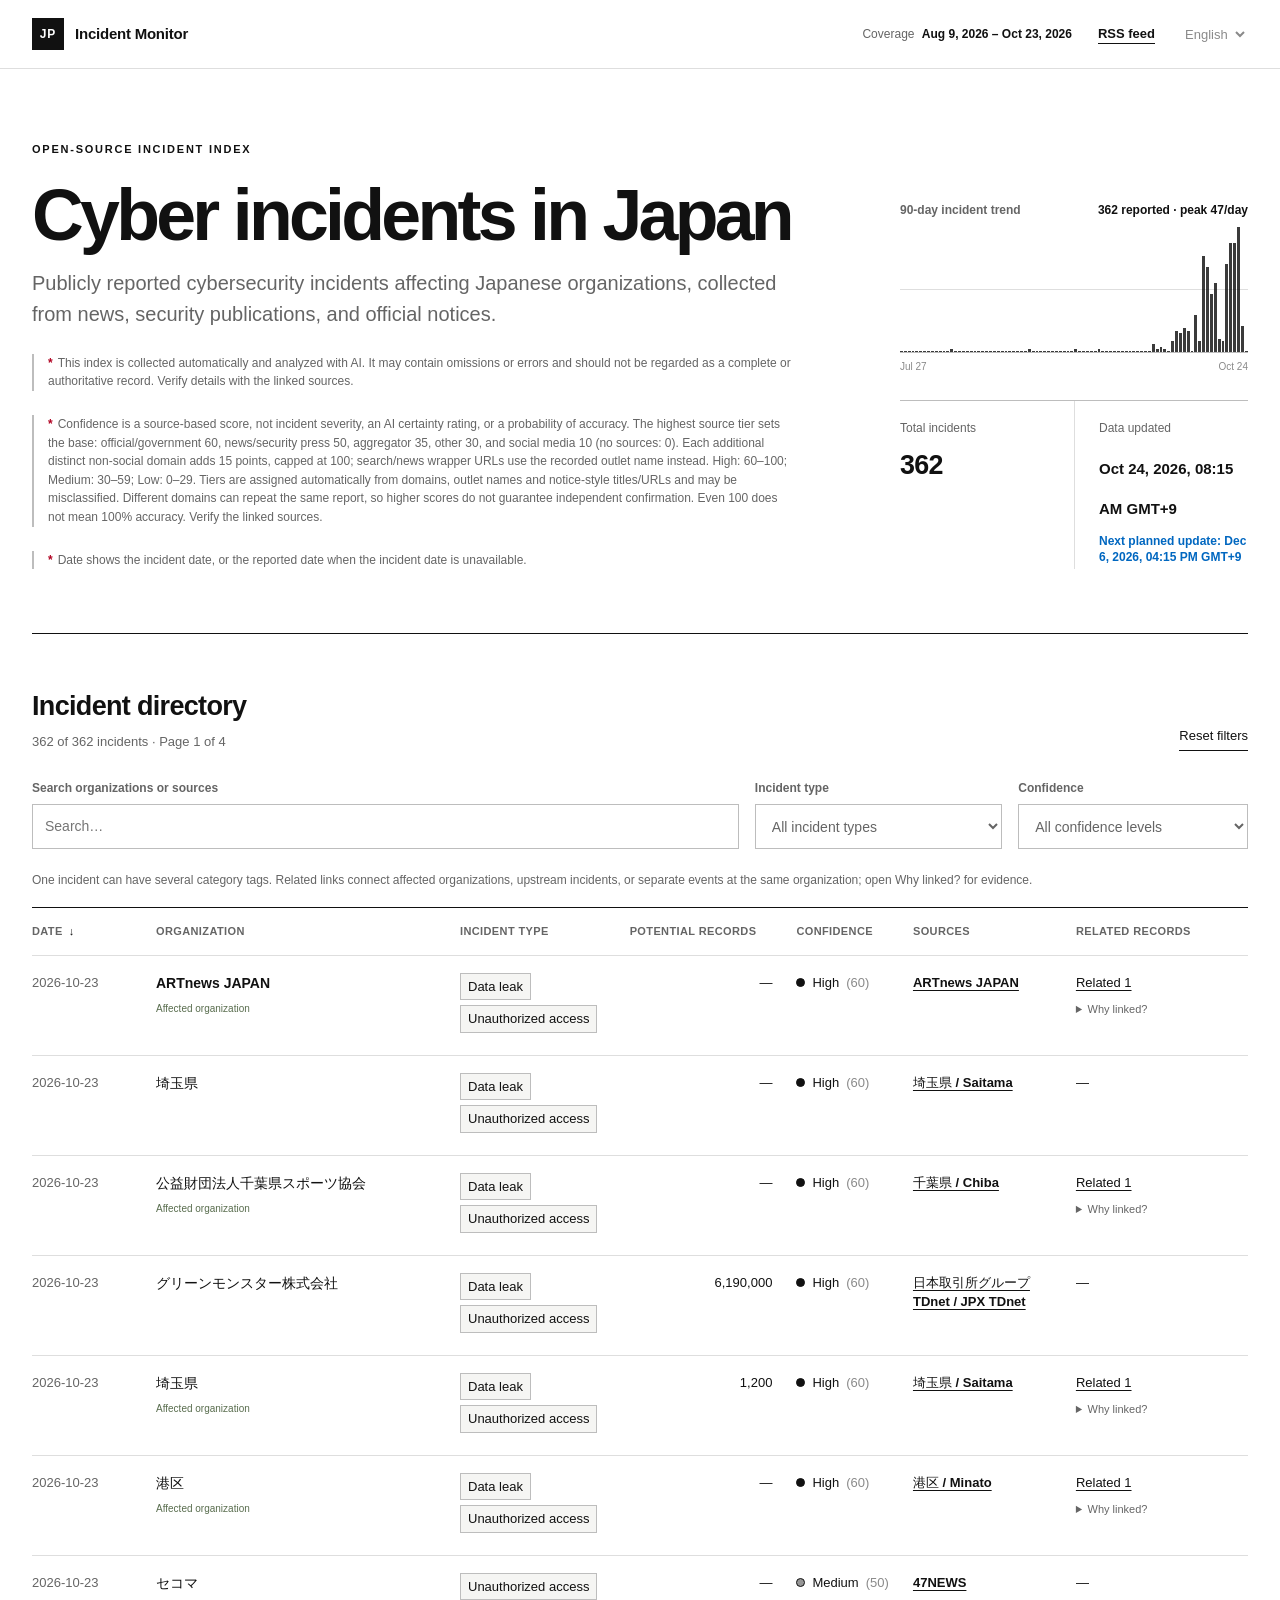
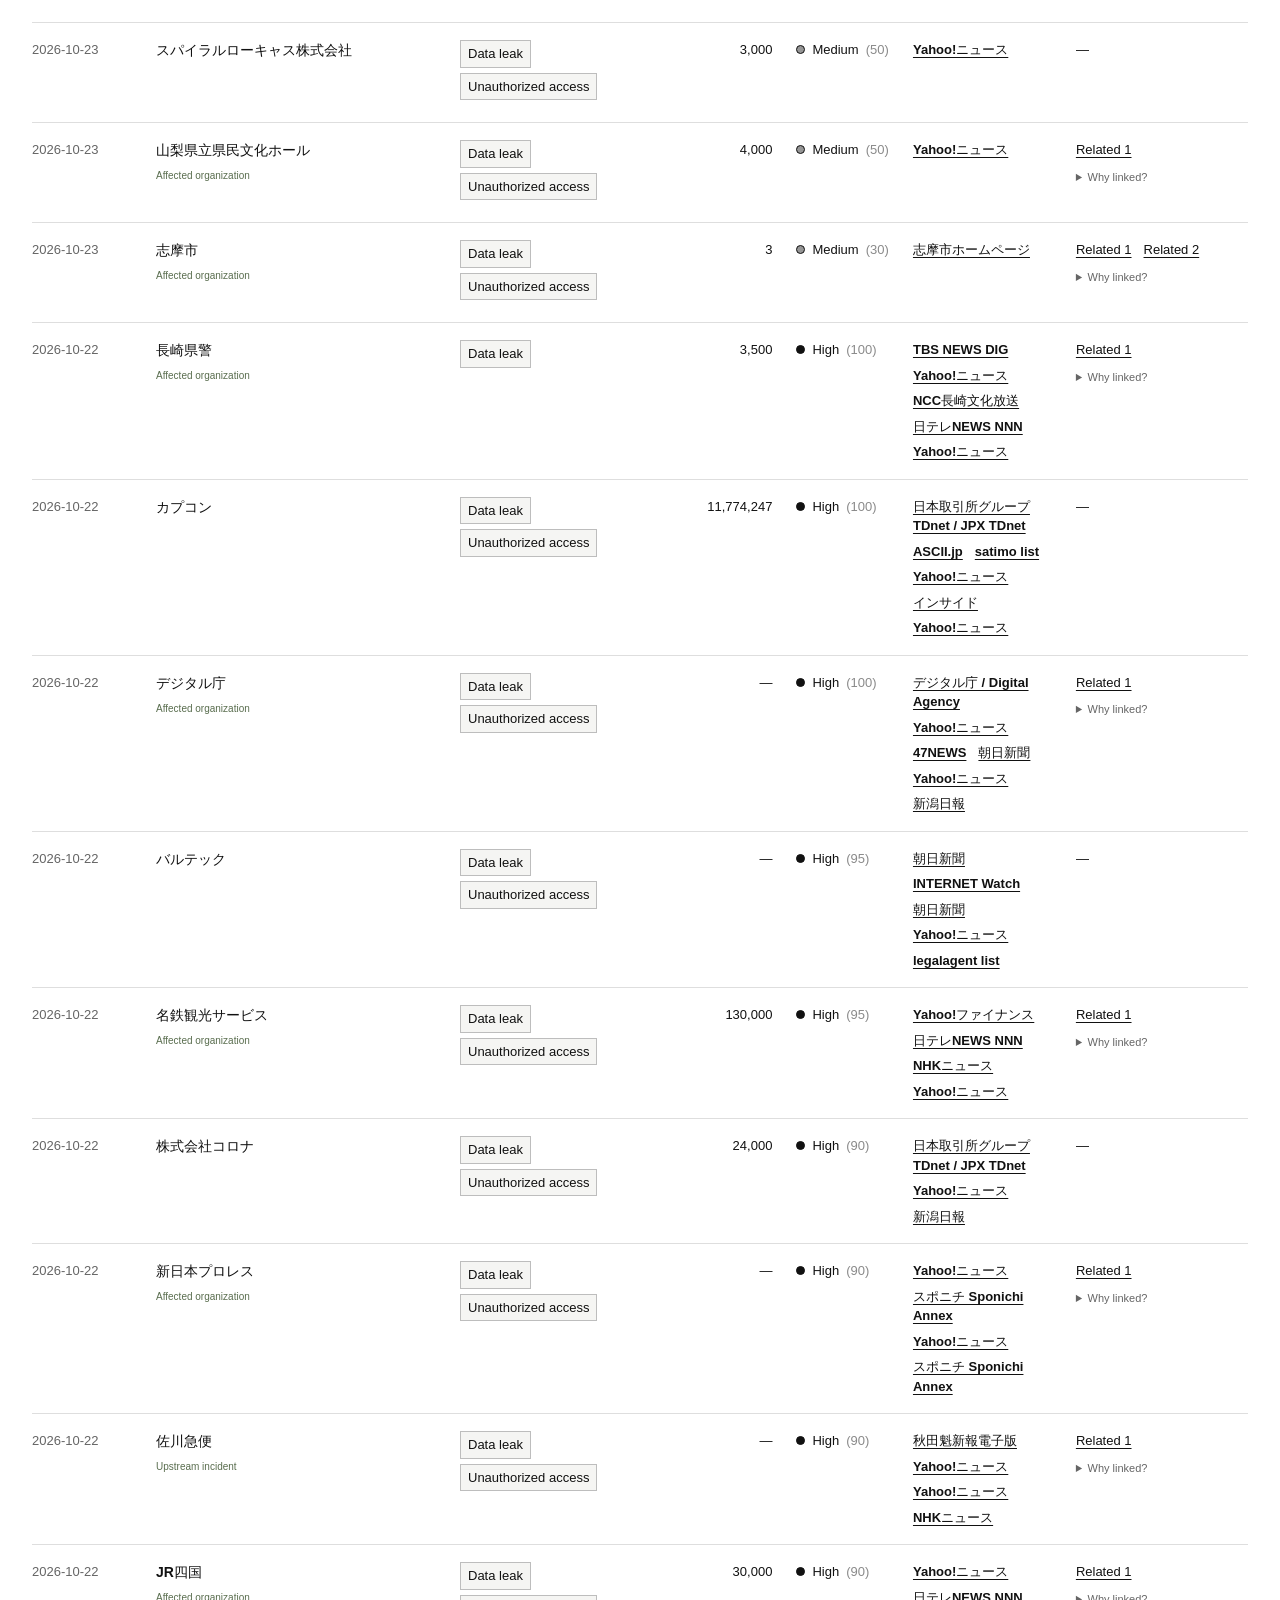
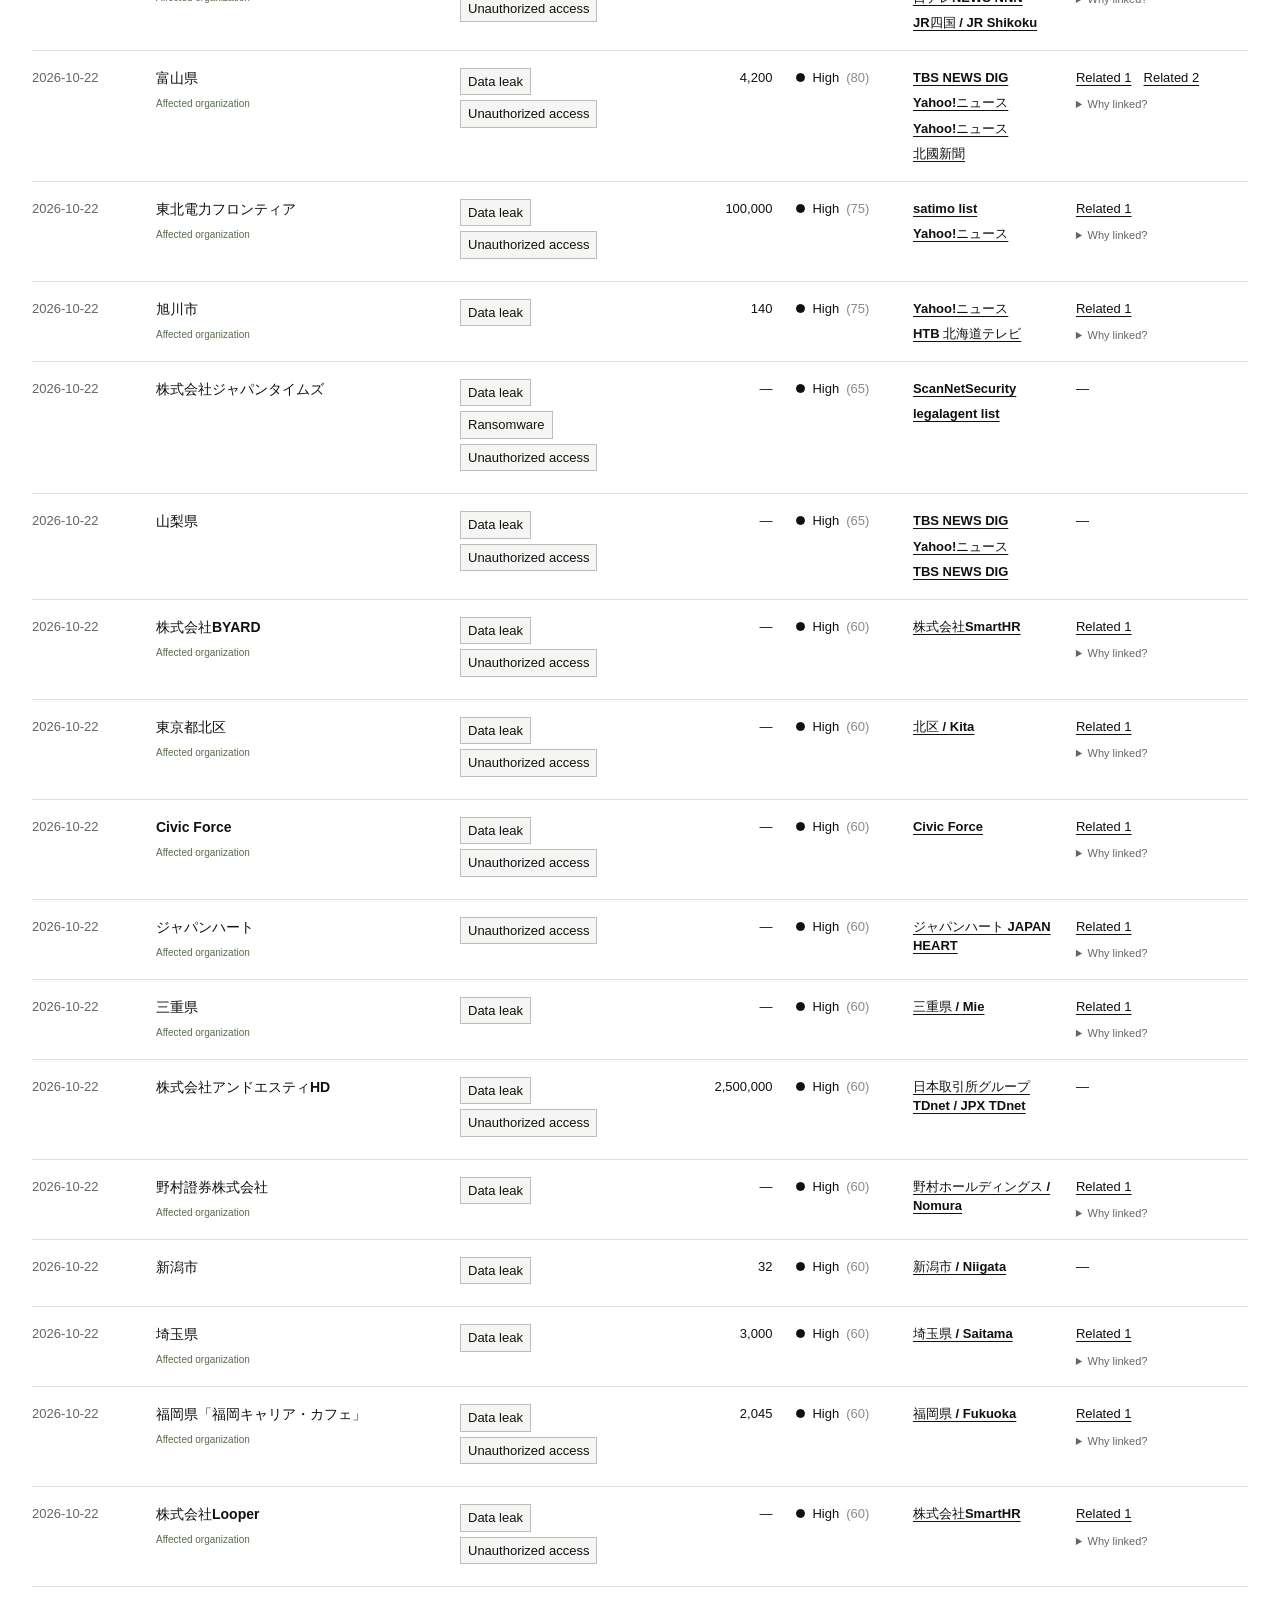
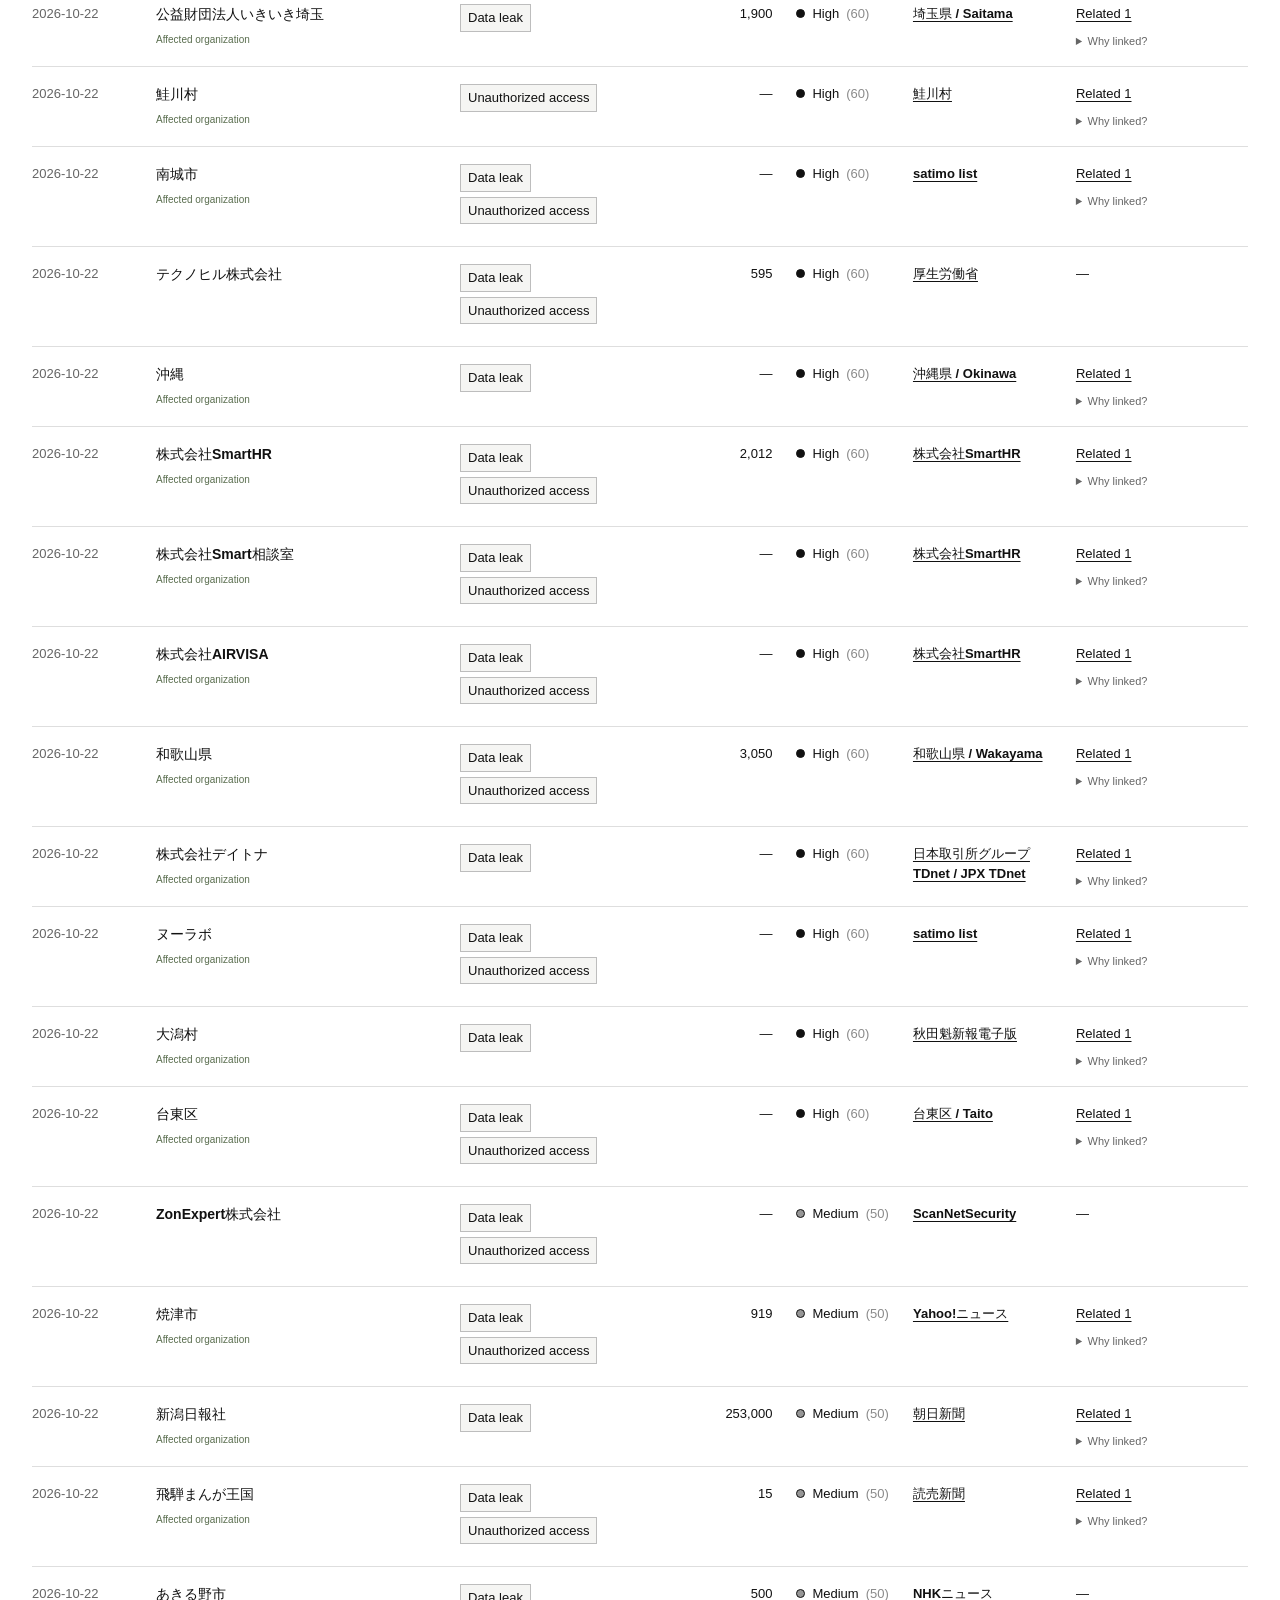
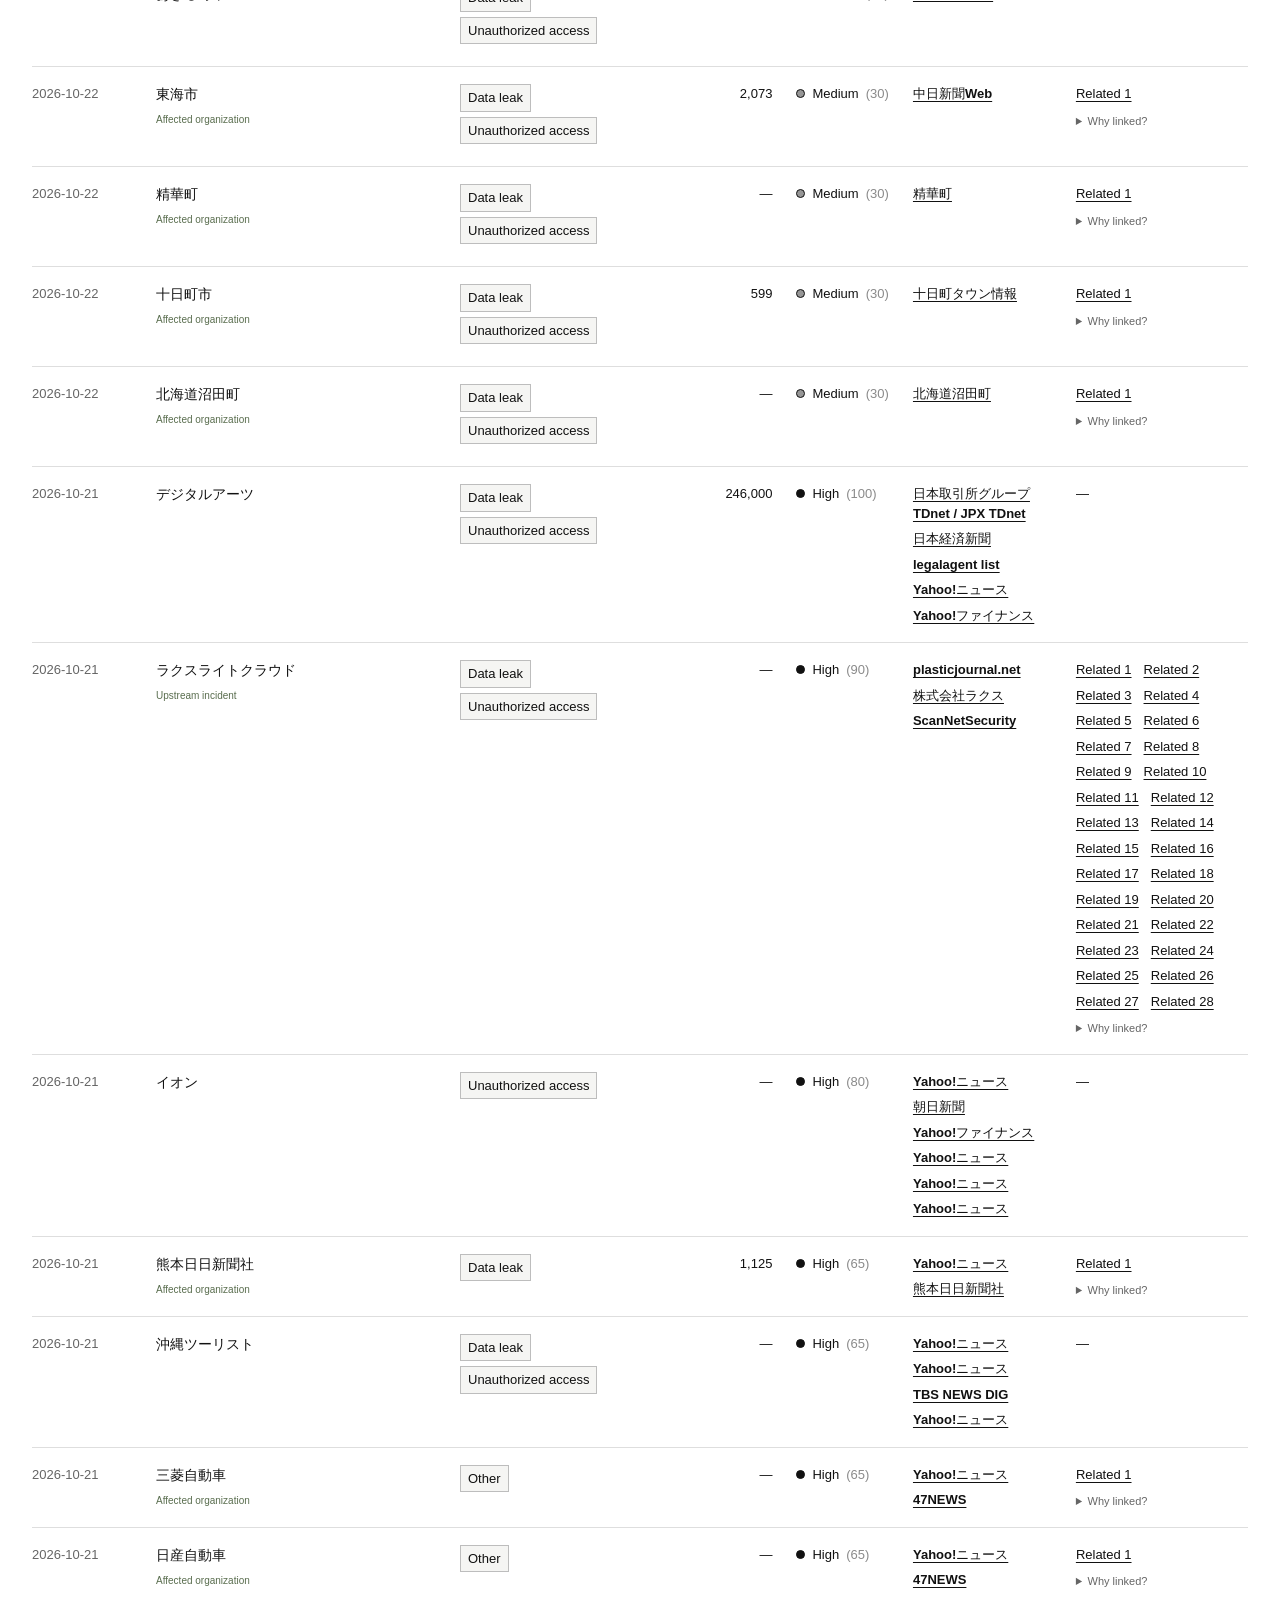
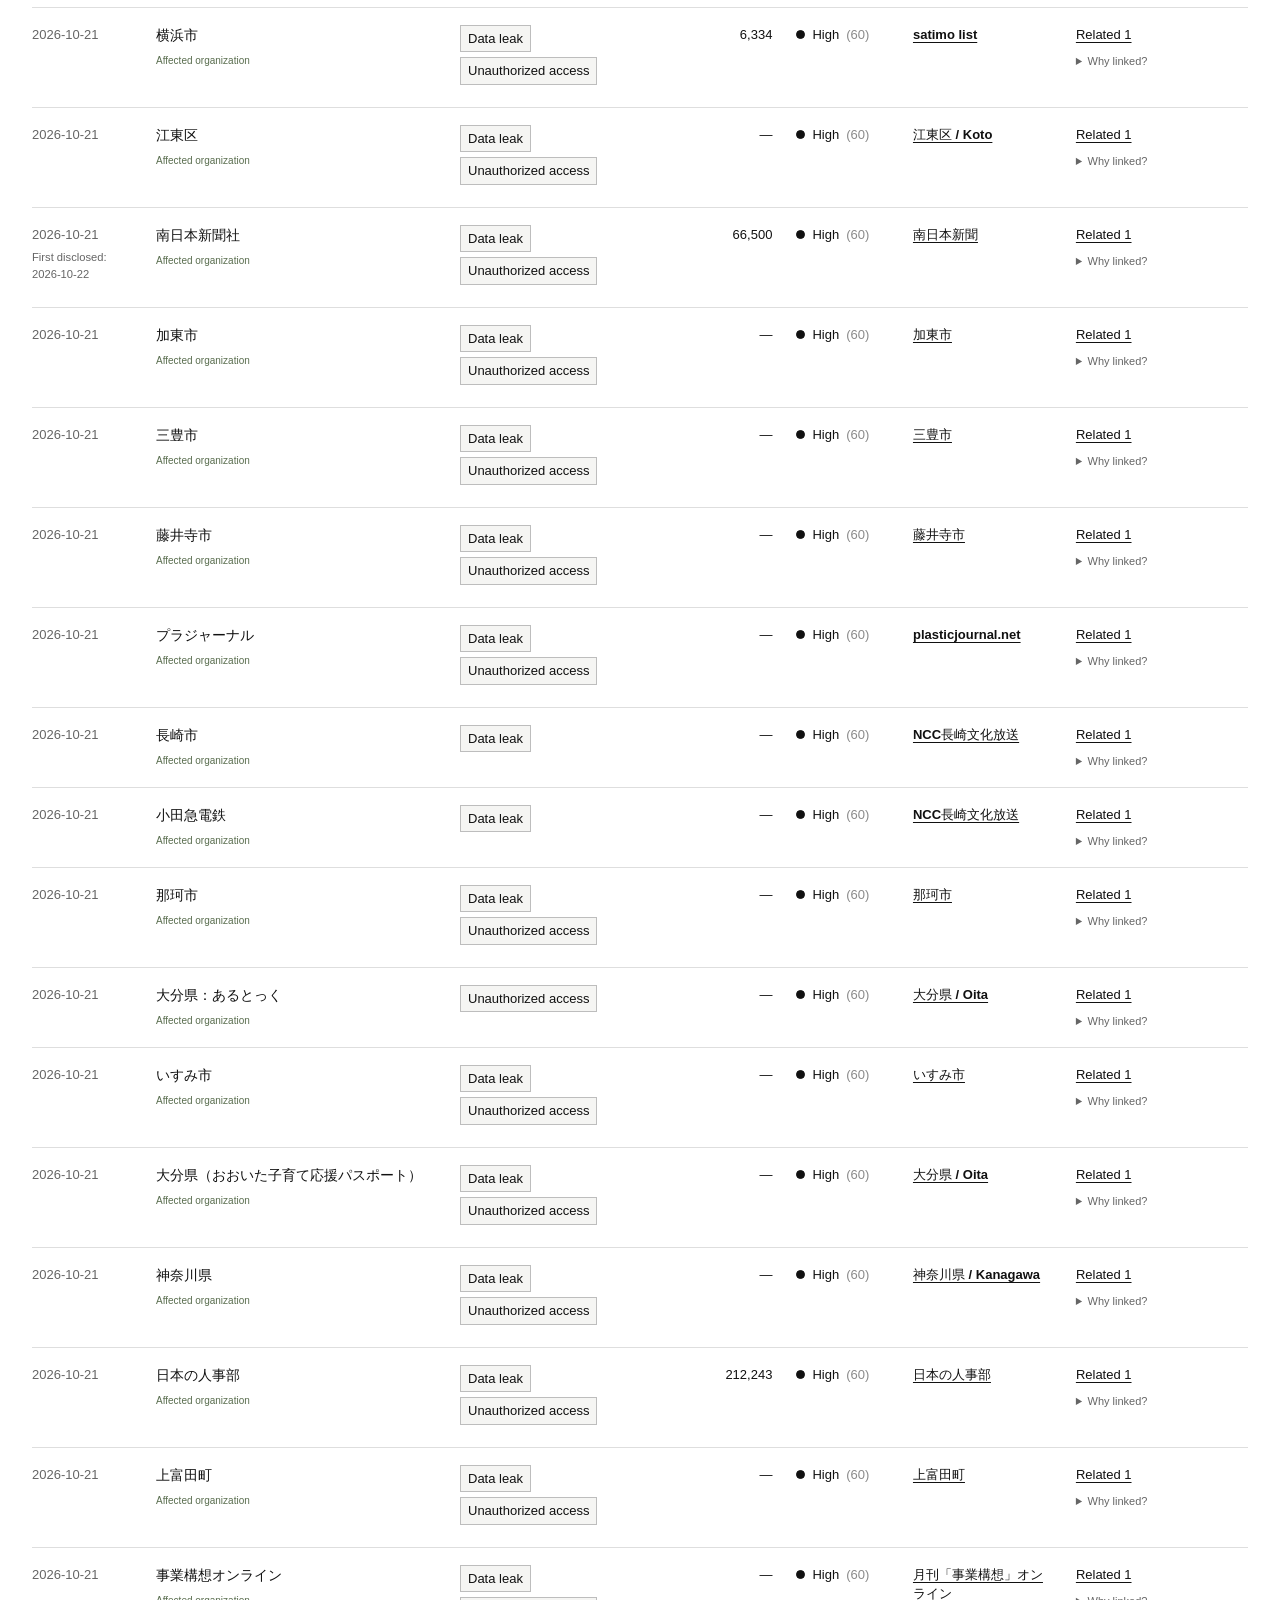
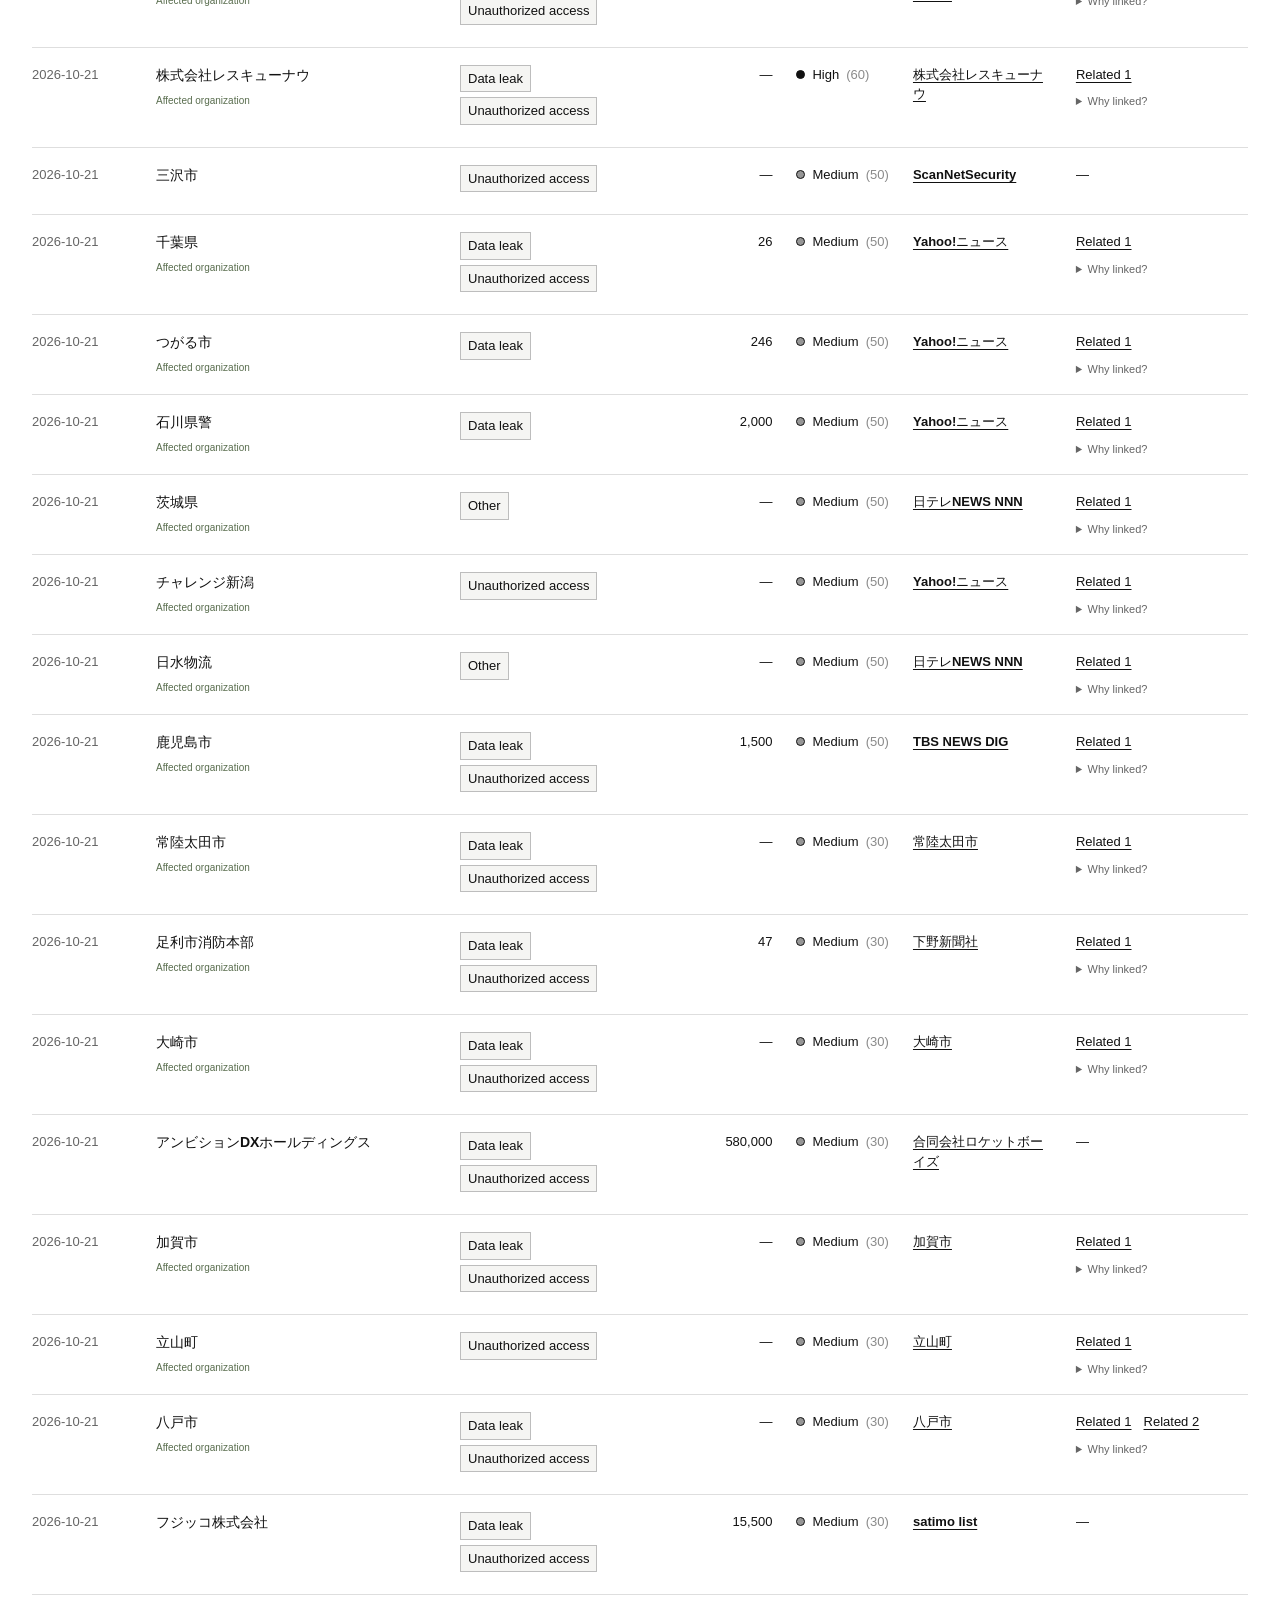
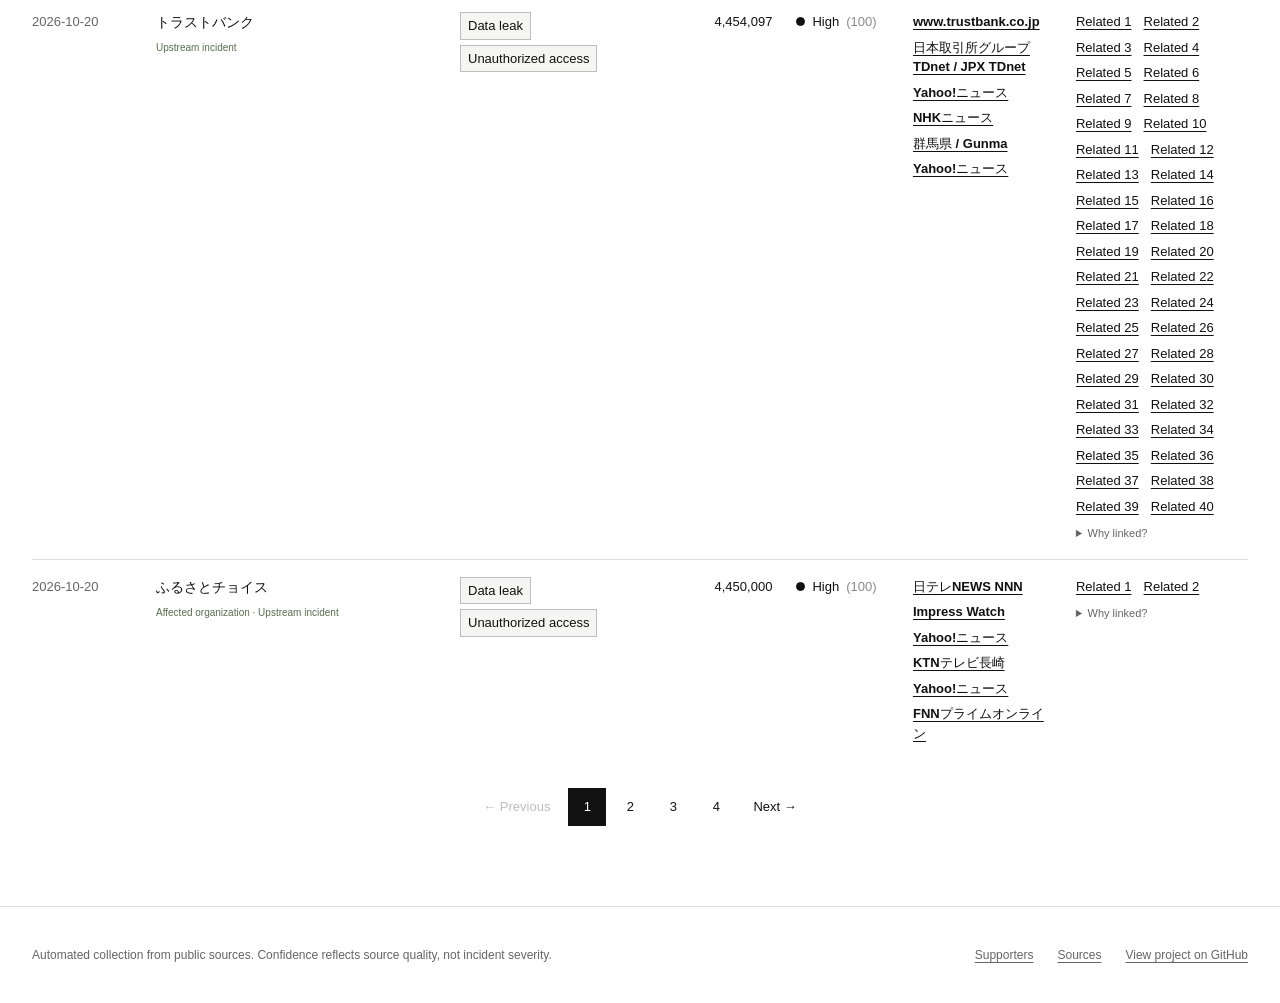
==== index.html @ 9204e044 "Add Spanish localization across public pages" ====
<!doctype html>
<html lang="en">
<head>
  <meta charset="utf-8">
  <!-- Google tag (gtag.js) -->
  <script async src="https://www.googletagmanager.com/gtag/js?id=G-LCFE2XEMMC"></script>
  <script>
    window.dataLayer = window.dataLayer || [];
    function gtag(){dataLayer.push(arguments);}
    gtag('js', new Date());

    gtag('config', 'G-LCFE2XEMMC');
  </script>
  <meta name="viewport" content="width=device-width, initial-scale=1">
  <meta name="description" content="A continuously updated index of publicly reported cybersecurity incidents affecting organizations in Japan.">
  <title>JP Incident Monitor</title>
  <link rel="alternate" type="application/rss+xml" title="JP Incident Monitor RSS" href="feed.xml">
  <link rel="stylesheet" href="styles.css?v=20261024-es">
</head>
<body>
  <header class="site-header">
    <div class="shell header-inner">
      <a class="brand" href="./" aria-label="JP Incident Monitor home">
        <span class="brand-mark" aria-hidden="true">JP</span>
        <span>Incident Monitor</span>
      </a>
      <div class="header-actions">
        <span class="coverage-range"><span data-i18n="coverage">Coverage</span> <strong id="coverage-range">—</strong></span>
        <a class="rss-link" href="feed.xml" data-i18n="rssFeed" type="application/rss+xml">RSS feed</a>
        <select class="language-switch" id="language-switch" aria-label="Language">
          <option value="en" lang="en">English</option>
          <option value="ja" lang="ja">日本語</option>
          <option value="es" lang="es">Español</option>
        </select>
      </div>
    </div>
  </header>

  <main class="shell">
    <section class="intro" aria-labelledby="page-title">
      <p class="eyebrow" data-i18n="eyebrow">OPEN-SOURCE INCIDENT INDEX</p>
      <div class="intro-grid">
        <div>
          <h1 id="page-title" data-i18n="title">Cyber incidents in Japan</h1>
          <p class="lede" data-i18n="description">Publicly reported cybersecurity incidents affecting Japanese organizations, collected from news, security publications, and official notices.</p>
          <p class="disclaimer" data-i18n="disclaimer">This index is collected automatically and analyzed with AI. It may contain omissions or errors and should not be regarded as a complete or authoritative record. Verify details with the linked sources.</p>
          <p id="confidence-guide" class="disclaimer" data-i18n="confidenceDisclaimer">Confidence is a source-based score, not incident severity, an AI certainty rating, or a probability of accuracy. The highest source tier sets the base: official/government 60, news/security press 50, aggregator 35, other 30, and social media 10 (no sources: 0). Each additional distinct non-social domain adds 15 points, capped at 100; search/news wrapper URLs use the recorded outlet name instead. High: 60–100; Medium: 30–59; Low: 0–29. Tiers are assigned automatically from domains, outlet names and notice-style titles/URLs and may be misclassified. Different domains can repeat the same report, so higher scores do not guarantee independent confirmation. Even 100 does not mean 100% accuracy. Verify the linked sources.</p>
          <p id="date-guide" class="disclaimer" data-i18n="dateDisclaimer">Date shows the incident date, or the reported date when the incident date is unavailable.</p>
        </div>
        <div class="overview-panel">
          <section class="trend" aria-labelledby="trend-title">
            <div class="trend-heading">
              <h2 id="trend-title" data-i18n="trendTitle">90-day incident trend</h2>
              <span id="trend-total" class="trend-total"></span>
            </div>
            <div id="trend-chart" class="trend-chart" role="img"></div>
            <div class="trend-dates" aria-hidden="true"><span id="trend-start"></span><span id="trend-end"></span></div>
          </section>
          <dl class="summary" aria-live="polite">
            <div>
              <dt data-i18n="totalIncidents">Total incidents</dt>
              <dd id="total-count">—</dd>
            </div>
            <div>
              <dt data-i18n="lastUpdated">Data updated</dt>
              <dd class="update-times">
                <span id="updated-at">—</span>
                <span id="next-update-at" class="next-update">Next planned update: —</span>
              </dd>
            </div>
          </dl>
        </div>
      </div>
    </section>

    <section class="directory" aria-labelledby="directory-title">
      <div class="directory-heading">
        <div>
          <h2 id="directory-title" data-i18n="directoryTitle">Incident directory</h2>
          <p id="result-count" class="result-count" aria-live="polite"></p>
        </div>
        <button class="reset-button" id="reset-filters" type="button" data-i18n="reset">Reset filters</button>
      </div>

      <div class="filters">
        <label class="search-field">
          <span data-i18n="searchLabel">Search organizations or sources</span>
          <input id="search" type="search" autocomplete="off" data-i18n-placeholder="searchPlaceholder" placeholder="Search…">
        </label>
        <label>
          <span data-i18n="typeLabel">Incident type</span>
          <select id="type-filter"></select>
        </label>
        <label>
          <span data-i18n="confidenceLabel">Confidence</span>
          <select id="confidence-filter"></select>
        </label>
      </div>

      <p class="linkage-guide" data-i18n="linkageGuide">One incident can have several category tags. Open “Why linked?” for relationship evidence.</p>
      <div class="table-frame">
        <table>
          <thead>
            <tr>
              <th scope="col" data-sort="published_at" aria-sort="descending"><button class="sort-button" type="button"><span data-i18n="date">Date</span><span class="sort-indicator" aria-hidden="true"></span></button></th>
              <th scope="col" data-sort="organization"><button class="sort-button" type="button"><span data-i18n="organization">Organization</span><span class="sort-indicator" aria-hidden="true"></span></button></th>
              <th scope="col" data-sort="incident_type"><button class="sort-button" type="button"><span data-i18n="incidentType">Incident type</span><span class="sort-indicator" aria-hidden="true"></span></button></th>
              <th scope="col" class="numeric" data-sort="potential_records"><button class="sort-button" type="button"><span data-i18n="potentialRecords">Potential records</span><span class="sort-indicator" aria-hidden="true"></span></button></th>
              <th scope="col" data-sort="confidence_score"><button class="sort-button" type="button"><span data-i18n="confidence">Confidence</span><span class="sort-indicator" aria-hidden="true"></span></button></th>
              <th scope="col" data-sort="sources"><button class="sort-button" type="button"><span data-i18n="sources">Sources</span><span class="sort-indicator" aria-hidden="true"></span></button></th>
              <th scope="col" data-i18n="related">Related records</th>
            </tr>
          </thead>
          <tbody id="incident-rows"></tbody>
        </table>
        <div class="empty-state" id="empty-state" hidden>
          <p data-i18n="noResults">No incidents match these filters.</p>
        </div>
        <div class="loading-state" id="loading-state" role="status" data-i18n="loading">Loading incident data…</div>
        <div class="error-state" id="error-state" role="alert" hidden>
          <strong data-i18n="loadErrorTitle">The incident data could not be loaded.</strong>
          <span data-i18n="loadErrorBody">Please refresh the page or try again later.</span>
        </div>
      </div>

      <nav class="pagination" id="pagination" aria-label="Pagination" data-i18n-aria="paginationLabel"></nav>
    </section>
  </main>

  <footer>
    <div class="shell footer-inner">
      <p data-i18n="methodNote">Automated collection from public sources. Confidence reflects source quality, not incident severity.</p>
      <div class="footer-links">
        <a href="supporters.html" data-i18n="supporters">Supporters</a>
        <a href="sources.html" data-i18n="sourceDirectory">Sources</a>
        <a href="https://github.com/elkentaro/jp_incidents" rel="noopener noreferrer" data-i18n="viewSource">View project on GitHub</a>
      </div>
    </div>
  </footer>

  <script src="app.js?v=20261024-es" defer></script>
</body>
</html>
---- styles.css ----
:root {
  color-scheme: light;
  --ink: #111111;
  --muted: #656565;
  --subtle: #8a8a8a;
  --line: #dedede;
  --line-strong: #bdbdbd;
  --wash: #f5f5f3;
  --paper: #ffffff;
  --radius: 4px;
  font-family: Inter, ui-sans-serif, -apple-system, BlinkMacSystemFont, "Segoe UI", "Noto Sans JP", sans-serif;
  font-synthesis: none;
}
* { box-sizing: border-box; }

html { background: var(--paper); color: var(--ink); }

body {
  margin: 0;
  min-width: 320px;
  background: var(--paper);
  color: var(--ink);
  font-size: 15px;
  line-height: 1.5;
  -webkit-font-smoothing: antialiased;
}

button, input, select { font: inherit; color: inherit; }

a { color: inherit; text-underline-offset: 3px; }
a:hover { text-decoration-thickness: 2px; }

.shell { width: min(1440px, calc(100% - 64px)); margin-inline: auto; }

.site-header {
  border-bottom: 1px solid var(--line);
  background: rgba(255, 255, 255, 0.96);
}

.header-inner {
  min-height: 68px;
  display: flex;
  align-items: center;
  justify-content: space-between;
  gap: 24px;
}

.brand {
  display: inline-flex;
  align-items: center;
  gap: 11px;
  font-weight: 680;
  letter-spacing: -0.015em;
  text-decoration: none;
}

.brand-mark {
  width: 32px;
  height: 32px;
  display: grid;
  place-items: center;
  background: var(--ink);
  color: var(--paper);
  font-size: 12px;
  letter-spacing: 0.08em;
}

.language-switch {
  border: 0;
  background: transparent;
  padding: 8px 0;
  cursor: pointer;
  color: var(--subtle);
  font-size: 13px;
}

.header-actions { display: flex; align-items: center; gap: 26px; }
.coverage-range { color: var(--muted); font-size: 12px; white-space: nowrap; }
.coverage-range strong { margin-left: 4px; color: var(--ink); font-weight: 650; }
.rss-link { font-size: 13px; font-weight: 650; text-decoration: none; border-bottom: 1px solid var(--ink); }
.language-switch:focus-visible { outline: 2px solid var(--ink); outline-offset: 3px; }

.intro { padding: 72px 0 64px; border-bottom: 1px solid var(--ink); }
.eyebrow { margin: 0 0 22px; font-size: 11px; font-weight: 750; letter-spacing: 0.16em; }

.intro-grid {
  display: grid;
  grid-template-columns: minmax(0, 1.65fr) minmax(300px, 0.75fr);
  gap: clamp(48px, 8vw, 128px);
  align-items: end;
}

h1, h2, p { margin-top: 0; }
h1 { margin-bottom: 18px; max-width: 860px; font-size: clamp(42px, 5.6vw, 76px); line-height: 0.98; letter-spacing: -0.052em; font-weight: 650; }
html[lang="ja"] h1 { font-size: clamp(22px, 4.3vw, 60px); line-height: 1.08; letter-spacing: -0.035em; white-space: nowrap; }
.lede { max-width: 760px; margin-bottom: 0; color: var(--muted); font-size: clamp(16px, 1.7vw, 20px); line-height: 1.55; }
.disclaimer { max-width: 760px; margin: 24px 0 0; padding-left: 14px; border-left: 2px solid var(--line-strong); color: var(--muted); font-size: 12px; line-height: 1.55; }
.disclaimer::before { content: "*"; margin-right: 5px; color: #b00020; font-weight: 800; }

.overview-panel { min-width: 0; }
.trend { margin-bottom: 26px; }
.trend-heading { display: flex; align-items: baseline; justify-content: space-between; gap: 16px; margin-bottom: 8px; }
.trend-heading h2 { margin: 0; color: var(--muted); font-size: 12px; font-weight: 600; letter-spacing: 0; }
.trend-total { font-size: 12px; font-weight: 680; }
.trend-chart {
  width: 100%;
  height: 126px;
  display: flex;
  align-items: flex-end;
  gap: 1px;
  border-bottom: 1px solid var(--line-strong);
  background: linear-gradient(to bottom, transparent 49.5%, var(--line) 50%, transparent 50.5%);
}
.trend-bar { flex: 1 1 0; min-width: 1px; background: var(--ink); opacity: 0.82; }
.trend-bar:hover { opacity: 1; }
.trend-dates { display: flex; justify-content: space-between; margin-top: 6px; color: var(--subtle); font-size: 10px; }
.summary { margin: 0; display: grid; grid-template-columns: 1fr 1fr; border-top: 1px solid var(--line-strong); }
.summary div { padding: 18px 0 4px; }
.summary div + div { padding-left: 24px; border-left: 1px solid var(--line); }
.summary dt { color: var(--muted); font-size: 12px; }
.summary dd { margin: 8px 0 0; font-size: clamp(20px, 2.1vw, 30px); font-weight: 620; letter-spacing: -0.025em; }
#updated-at { font-size: 15px; line-height: 1.35; letter-spacing: 0; }
.next-update { display: block; margin-top: 7px; color: #0067c0; font-size: 12px; font-weight: 650; line-height: 1.35; letter-spacing: 0; }

.directory { padding: 52px 0 80px; }
.directory-heading { display: flex; align-items: end; justify-content: space-between; gap: 24px; margin-bottom: 28px; }
h2 { margin-bottom: 5px; font-size: 27px; letter-spacing: -0.025em; }
.result-count { margin-bottom: 0; color: var(--muted); font-size: 13px; }
.reset-button { padding: 5px 0; border: 0; border-bottom: 1px solid var(--ink); background: transparent; cursor: pointer; font-size: 13px; }

.filters {
  display: grid;
  grid-template-columns: minmax(260px, 2fr) minmax(180px, 0.7fr) minmax(160px, 0.65fr);
  gap: 16px;
  margin-bottom: 22px;
}

.filters label { display: grid; gap: 7px; color: var(--muted); font-size: 12px; font-weight: 600; }
.filters input, .filters select {
  width: 100%;
  min-height: 45px;
  padding: 9px 12px;
  border: 1px solid var(--line-strong);
  border-radius: 0;
  outline: 0;
  background: var(--paper);
  font-size: 14px;
  font-weight: 400;
}
.filters input:focus, .filters select:focus { border-color: var(--ink); box-shadow: 0 0 0 1px var(--ink); }

.table-frame { position: relative; border-top: 1px solid var(--ink); overflow-x: auto; }
table { width: 100%; min-width: 980px; border-collapse: collapse; font-size: 13px; }
th { padding: 13px 12px; color: var(--muted); font-size: 11px; font-weight: 700; letter-spacing: 0.035em; text-align: left; text-transform: uppercase; white-space: nowrap; }
.sort-button {
  width: 100%;
  display: inline-flex;
  align-items: center;
  gap: 6px;
  padding: 2px 0;
  border: 0;
  background: transparent;
  color: inherit;
  font: inherit;
  letter-spacing: inherit;
  text-align: inherit;
  text-transform: inherit;
  cursor: pointer;
}
.numeric .sort-button { justify-content: flex-end; }
.sort-button:hover { color: var(--ink); }
.sort-button:focus-visible { outline: 1px solid var(--ink); outline-offset: 4px; }
.sort-indicator { width: 10px; color: var(--ink); font-size: 11px; }
th[aria-sort="ascending"] .sort-indicator::after { content: "↑"; }
th[aria-sort="descending"] .sort-indicator::after { content: "↓"; }
td { padding: 17px 12px; border-top: 1px solid var(--line); vertical-align: top; }
th:first-child, td:first-child { padding-left: 0; }
th:last-child, td:last-child { padding-right: 0; }
.numeric { text-align: right; font-variant-numeric: tabular-nums; }
.date-cell { width: 112px; color: var(--muted); white-space: nowrap; font-variant-numeric: tabular-nums; }
.disclosure-date { display: block; margin-top: 5px; font-size: 0.7rem; white-space: normal; }
.org-cell { width: 25%; font-size: 14px; font-weight: 620; }
.records-cell { white-space: nowrap; }
.tag { display: inline-block; padding: 3px 7px; border: 1px solid var(--line-strong); background: var(--wash); white-space: nowrap; }
.confidence { display: inline-flex; align-items: center; gap: 7px; white-space: nowrap; }
.confidence::before { content: ""; width: 7px; height: 7px; border: 1px solid var(--ink); border-radius: 50%; }
.confidence[data-level="high"]::before { background: var(--ink); }
.confidence[data-level="medium"]::before { background: #969696; }
.confidence-score { color: var(--subtle); font-variant-numeric: tabular-nums; }
.source-list { display: flex; flex-wrap: wrap; gap: 6px 12px; }
.source-list a { font-weight: 560; }
.related-list { display: flex; flex-wrap: wrap; gap: 6px 12px; min-width: 80px; }
.related-list a { white-space: nowrap; }
tbody tr:target, tbody tr:focus { background: #eef6f1; outline: 2px solid var(--line-strong); outline-offset: -2px; }

.loading-state, .empty-state, .error-state { padding: 54px 20px; border-bottom: 1px solid var(--line); text-align: center; color: var(--muted); }
.empty-state p { margin: 0; }
.error-state strong, .error-state span { display: block; }
.error-state strong { margin-bottom: 5px; color: var(--ink); }

.pagination { display: flex; align-items: center; justify-content: center; flex-wrap: wrap; gap: 5px; margin-top: 28px; }
.page-button, .page-gap {
  min-width: 38px;
  height: 38px;
  display: grid;
  place-items: center;
  border: 1px solid transparent;
  background: transparent;
  font-size: 13px;
}
.page-button { cursor: pointer; }
.page-button:hover:not(:disabled) { border-color: var(--line-strong); }
.page-button[aria-current="page"] { border-color: var(--ink); background: var(--ink); color: var(--paper); }
.page-button:disabled { color: var(--line-strong); cursor: default; }
.page-arrow { padding-inline: 12px; }

footer { border-top: 1px solid var(--line); }
.footer-inner { min-height: 96px; display: flex; align-items: center; justify-content: space-between; gap: 32px; color: var(--muted); font-size: 12px; }
.footer-inner p { margin: 0; }
.footer-links { display: flex; flex-wrap: wrap; gap: 12px 24px; }

.sources-intro { padding: 72px 0 48px; border-bottom: 1px solid var(--ink); }
.sources-intro-grid { display: grid; grid-template-columns: minmax(0, 1.6fr) minmax(240px, 0.55fr); gap: clamp(42px, 8vw, 120px); align-items: end; }
.source-summary { margin: 0; display: grid; grid-template-columns: 1fr; border-top: 1px solid var(--line-strong); }
.source-summary div { padding: 18px 0 4px; }
.source-summary div + div { border-top: 1px solid var(--line); }
.source-summary dt { color: var(--muted); font-size: 12px; }
.source-summary dd { margin: 6px 0 0; font-size: 22px; font-weight: 620; }
.source-directory { padding: 48px 0 80px; }
.source-controls { display: grid; grid-template-columns: minmax(260px, 1fr) minmax(220px, 0.38fr); gap: 16px; margin-bottom: 38px; }
.source-controls label { display: grid; min-width: 0; gap: 7px; color: var(--muted); font-size: 12px; font-weight: 600; }
.source-controls input, .source-controls select { min-width: 0; width: 100%; min-height: 45px; padding: 9px 12px; border: 1px solid var(--line-strong); border-radius: 0; background: var(--paper); color: var(--ink); font: inherit; }
.source-controls input:focus, .source-controls select:focus { border-color: var(--ink); outline: 1px solid var(--ink); }
.source-group { margin-top: 42px; }
.source-group:first-child { margin-top: 0; }
.source-group-heading { display: flex; align-items: baseline; justify-content: space-between; gap: 20px; padding-bottom: 10px; border-bottom: 1px solid var(--ink); }
.source-group-heading h2 { margin: 0; font-size: 22px; }
.source-group-count { color: var(--muted); font-size: 12px; }
.source-list-grid { display: grid; grid-template-columns: repeat(3, minmax(0, 1fr)); }
.source-card { min-width: 0; padding: 18px 18px 18px 0; border-bottom: 1px solid var(--line); }
.source-card:nth-child(3n+2), .source-card:nth-child(3n+3) { padding-left: 18px; border-left: 1px solid var(--line); }
.source-card a { display: block; font-weight: 620; overflow-wrap: anywhere; }
.source-meta { display: flex; flex-wrap: wrap; gap: 5px 10px; margin-top: 7px; color: var(--subtle); font-size: 11px; }
.source-sector { padding: 1px 5px; border: 1px solid var(--line); background: var(--wash); color: var(--muted); }
.sources-empty { padding: 52px 0; color: var(--muted); text-align: center; }

@media (max-width: 800px) {
  .shell { width: min(100% - 32px, 1440px); }
  .intro { padding: 50px 0 44px; }
  .intro-grid { grid-template-columns: 1fr; gap: 38px; }
  .summary { max-width: 520px; }
  .directory { padding-top: 38px; }
  .filters { grid-template-columns: 1fr 1fr; }
  .search-field { grid-column: 1 / -1; }
  .footer-inner { padding: 24px 0; align-items: flex-start; flex-direction: column; gap: 10px; }
  .coverage-range > span { display: none; }
  .sources-intro-grid { grid-template-columns: 1fr; }
  .source-summary { grid-template-columns: 1fr 1fr; }
  .source-summary div + div { padding-left: 20px; border-top: 0; border-left: 1px solid var(--line); }
  .source-list-grid { grid-template-columns: repeat(2, minmax(0, 1fr)); }
  .source-card:nth-child(3n+2), .source-card:nth-child(3n+3) { padding-left: 0; border-left: 0; }
  .source-card:nth-child(2n) { padding-left: 18px; border-left: 1px solid var(--line); }
}

@media (max-width: 680px) {
  .table-frame { overflow: visible; border-top: 0; }
  table { min-width: 0; display: block; }
  thead, tbody { display: block; }
  thead { border-top: 1px solid var(--ink); border-bottom: 1px solid var(--line-strong); }
  thead tr { display: flex; flex-wrap: wrap; gap: 7px; padding: 12px 0; }
  th, th:first-child, th:last-child { display: block; padding: 0; }
  .sort-button, .numeric .sort-button {
    width: auto;
    min-height: 34px;
    justify-content: flex-start;
    padding: 6px 9px;
    border: 1px solid var(--line);
    background: var(--paper);
  }
  th[aria-sort] .sort-button { border-color: var(--ink); background: var(--wash); color: var(--ink); }
  tbody { display: grid; gap: 14px; padding-top: 14px; }
  tbody tr {
    display: grid;
    grid-template-columns: repeat(2, minmax(0, 1fr));
    padding: 18px 16px 16px;
    border: 1px solid var(--line-strong);
    background: var(--paper);
  }
  td, td:first-child, td:last-child {
    width: auto;
    min-width: 0;
    display: block;
    padding: 12px 0;
    border-top: 0;
    text-align: left;
    white-space: normal;
  }
  td::before {
    content: attr(data-label);
    display: block;
    margin-bottom: 6px;
    color: var(--muted);
    font-size: 10px;
    font-weight: 700;
    letter-spacing: 0.035em;
    line-height: 1.45;
    text-transform: uppercase;
  }
  tbody tr .org-cell {
    width: auto;
    grid-column: 1 / -1;
    order: 1;
    padding: 0 0 16px;
    font-size: clamp(19px, 5.5vw, 23px);
    font-weight: 680;
    line-height: 1.3;
    letter-spacing: -0.015em;
    overflow-wrap: anywhere;
  }
  .org-cell::before { margin-bottom: 5px; }
  tbody tr .date-cell, .type-cell {
    order: 2;
    border-top: 1px solid var(--line);
  }
  tbody tr .date-cell {
    padding-right: 14px;
    color: var(--ink);
    font-size: 14px;
  }
  .type-cell {
    padding-left: 14px;
    border-left: 1px solid var(--line);
  }
  .type-cell .tag { white-space: normal; }
  tbody tr .records-cell, .confidence-cell {
    order: 3;
    border-top: 1px solid var(--line);
  }
  tbody tr .records-cell { padding-right: 14px; }
  .confidence-cell {
    padding-left: 14px;
    border-left: 1px solid var(--line);
  }
  tbody tr .sources-cell, tbody tr .related-cell {
    grid-column: 1 / -1;
    order: 4;
    padding-bottom: 0;
    border-top: 1px solid var(--line);
  }
  .source-list { min-width: 0; display: grid; gap: 8px; }
  .source-list a { overflow-wrap: anywhere; }
  .pagination { justify-content: flex-start; }
}

@media (max-width: 520px) {
  .header-inner { min-height: 60px; padding-block: 10px; align-items: flex-start; }
  .brand-mark { width: 29px; height: 29px; }
  .brand > span:last-child { display: none; }
  .header-actions { width: 220px; flex-wrap: wrap; justify-content: flex-end; gap: 4px 14px; }
  .coverage-range { order: 3; flex-basis: 100%; font-size: 10px; text-align: right; }
  h1 { font-size: 42px; }
  .summary { grid-template-columns: 1fr; }
  .summary div + div { padding-left: 0; border-left: 0; }
  .directory-heading { align-items: flex-start; flex-direction: column; gap: 12px; }
  .filters { grid-template-columns: 1fr; }
  .search-field { grid-column: auto; }
  .filters input, .filters select, .source-controls input, .source-controls select { font-size: 16px; }
  .trend-chart { height: 104px; }
  .page-button, .page-gap { min-width: 34px; height: 36px; }
  .page-arrow { padding-inline: 8px; }
  .source-controls { grid-template-columns: 1fr; }
  .source-list-grid { grid-template-columns: 1fr; }
  .source-card:nth-child(2n) { padding-left: 0; border-left: 0; }
}

@media (prefers-reduced-motion: reduce) {
  *, *::before, *::after { scroll-behavior: auto !important; }
}

/* Additive incident metadata within the existing table and mobile cards. */
.affected-system { display:block; font-size:11px; font-weight:400; line-height:1.5; color:var(--muted); margin-top:5px; max-width:290px; }
.incident-role { display:block; font-size:10px; font-weight:500; color:#596d4e; margin-top:7px; }
.type-cell .tag { margin:0 5px 5px 0; }
.relationship-details { font-size:11px; margin-top:9px; min-width:120px; max-width:260px; }
.relationship-details summary { cursor:pointer; color:var(--muted); }
.relationship-details p { padding:8px 0; border-top:1px solid var(--line); line-height:1.7; }
.relationship-details a { white-space:nowrap; }
.linkage-guide { font-size:12px; color:var(--muted); margin:18px 0; }
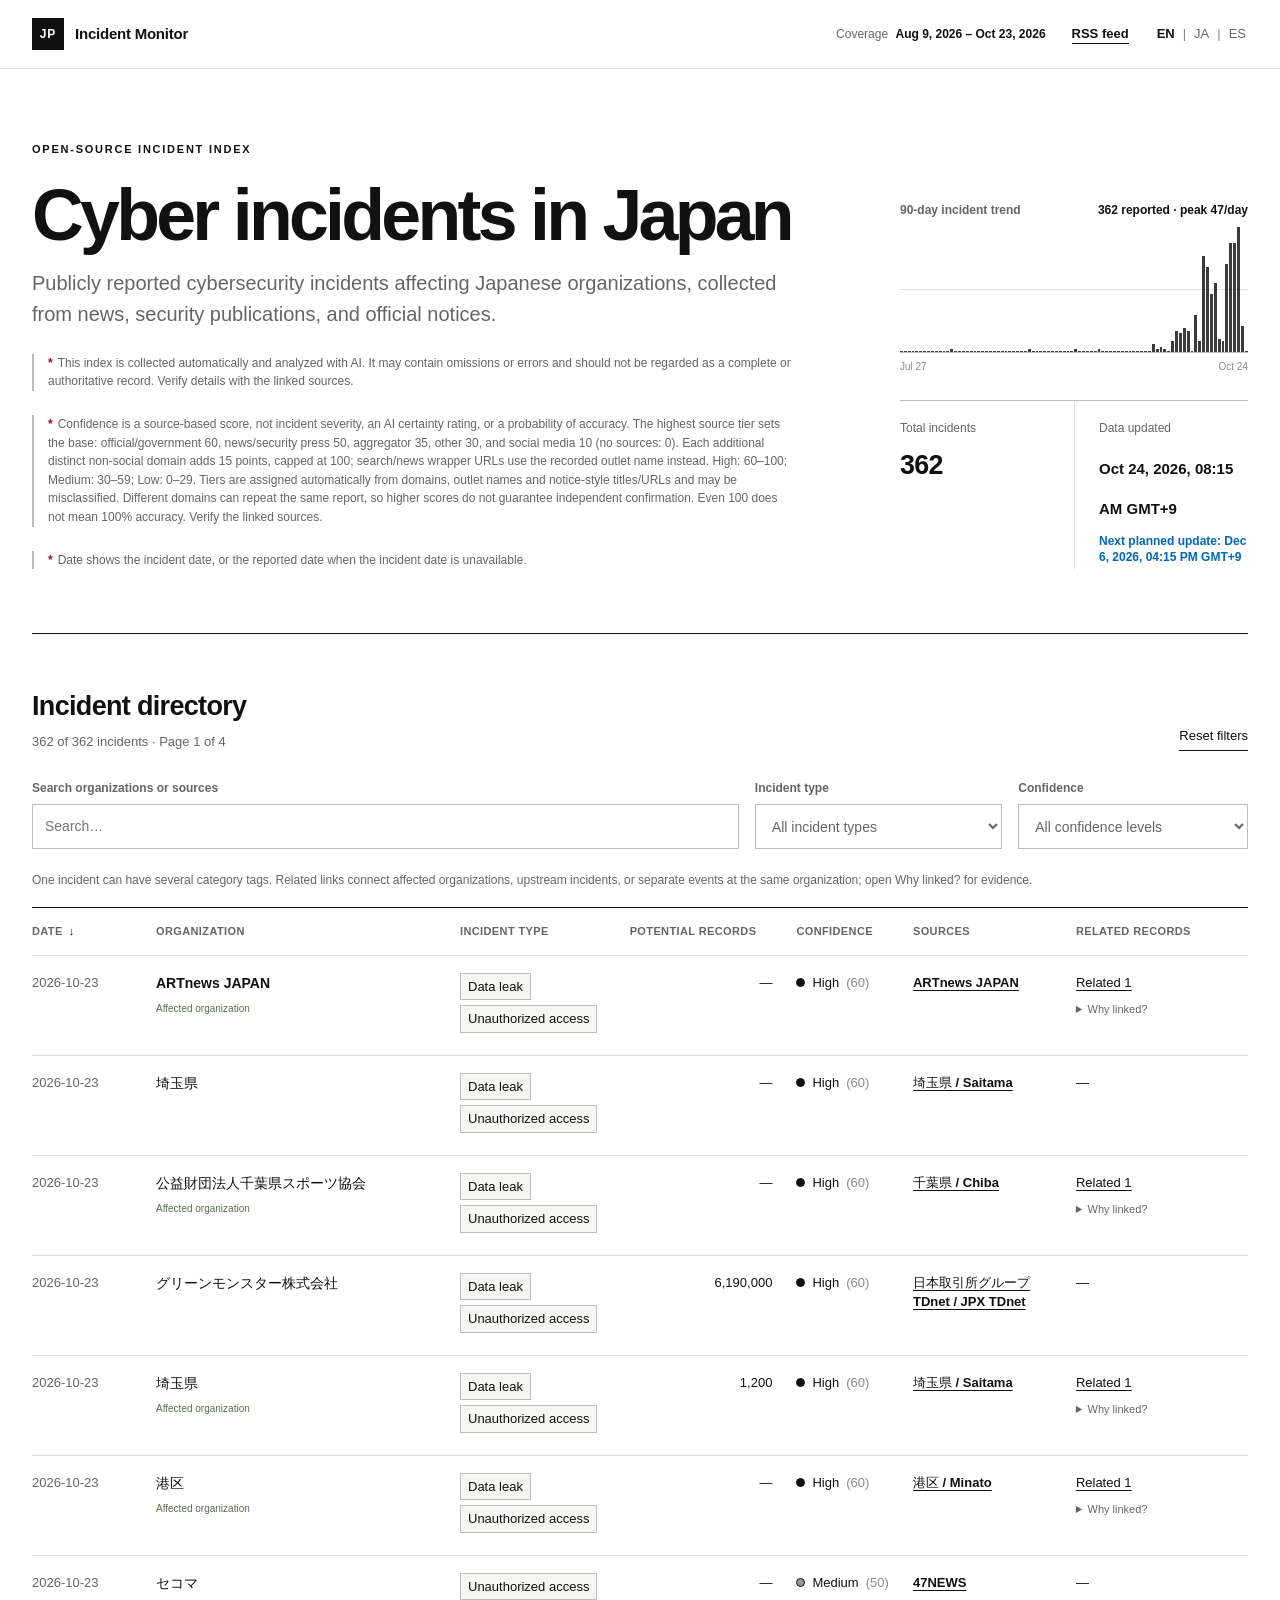
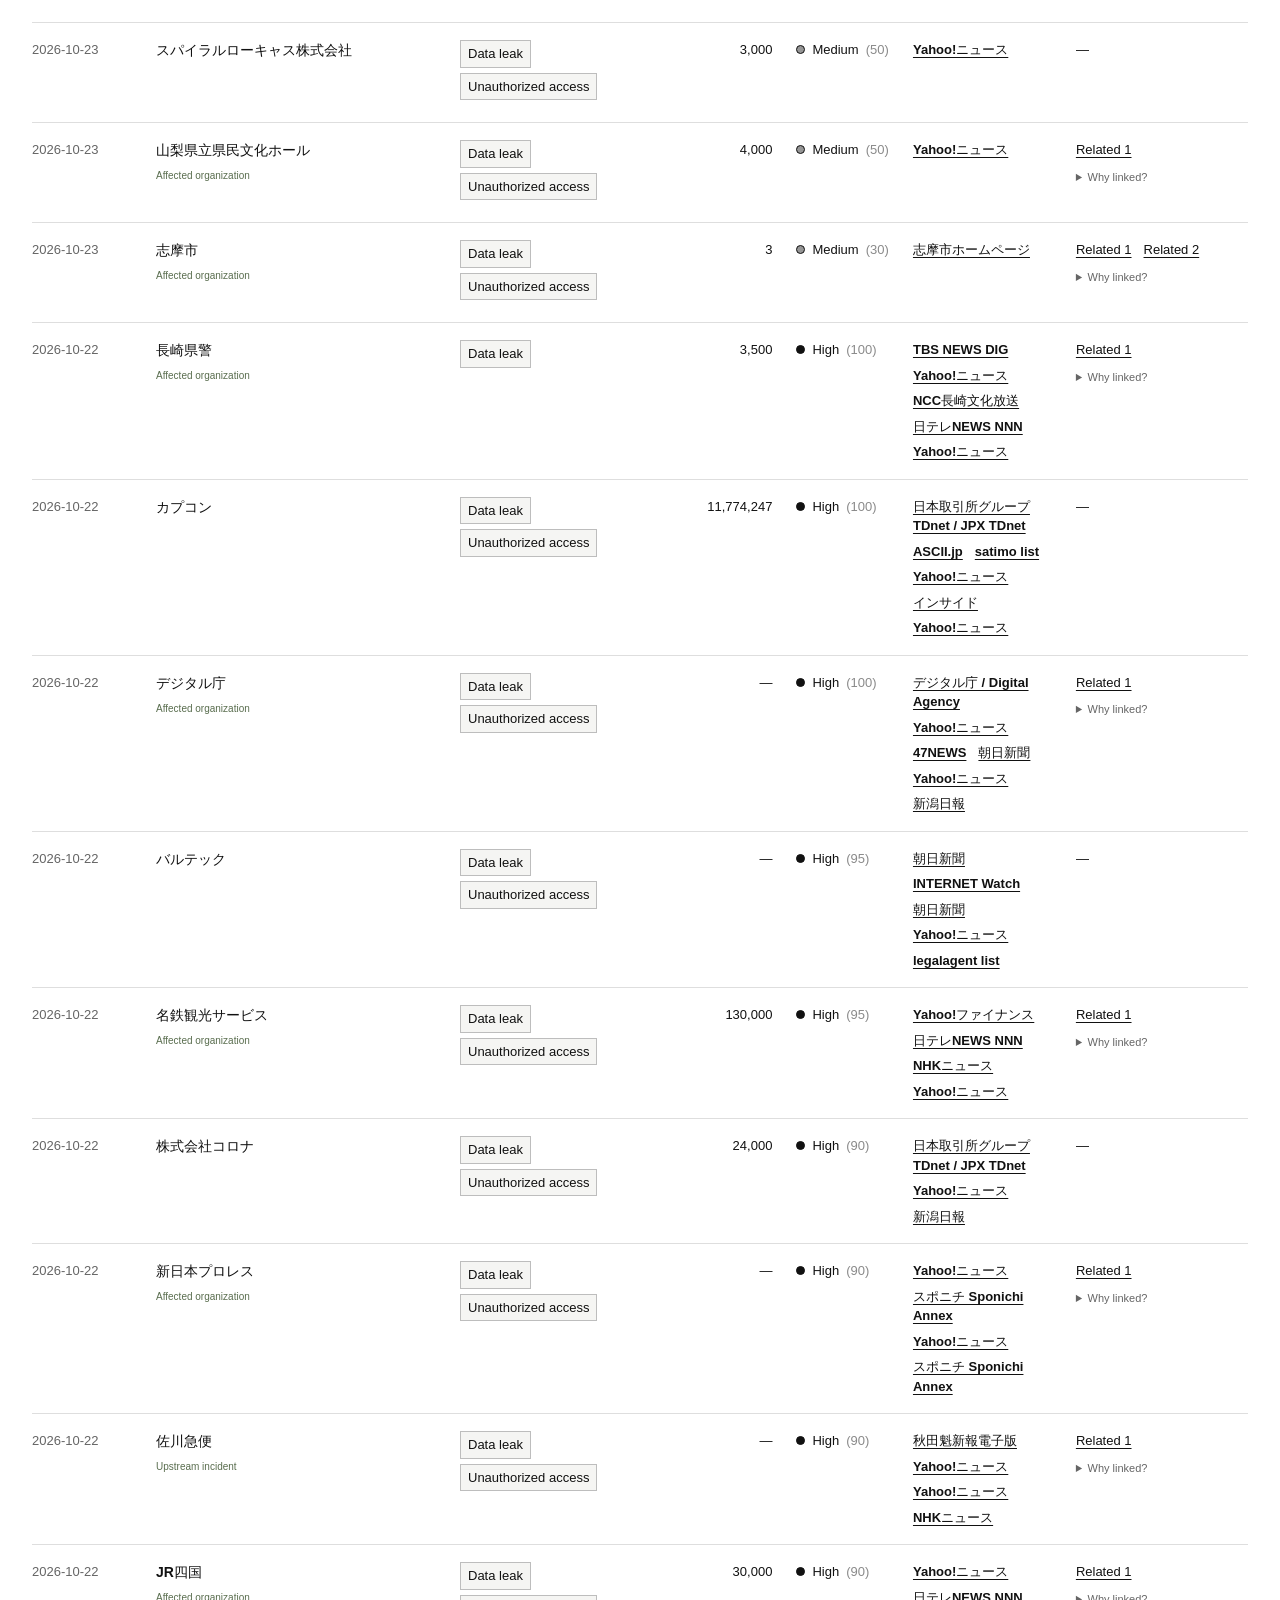
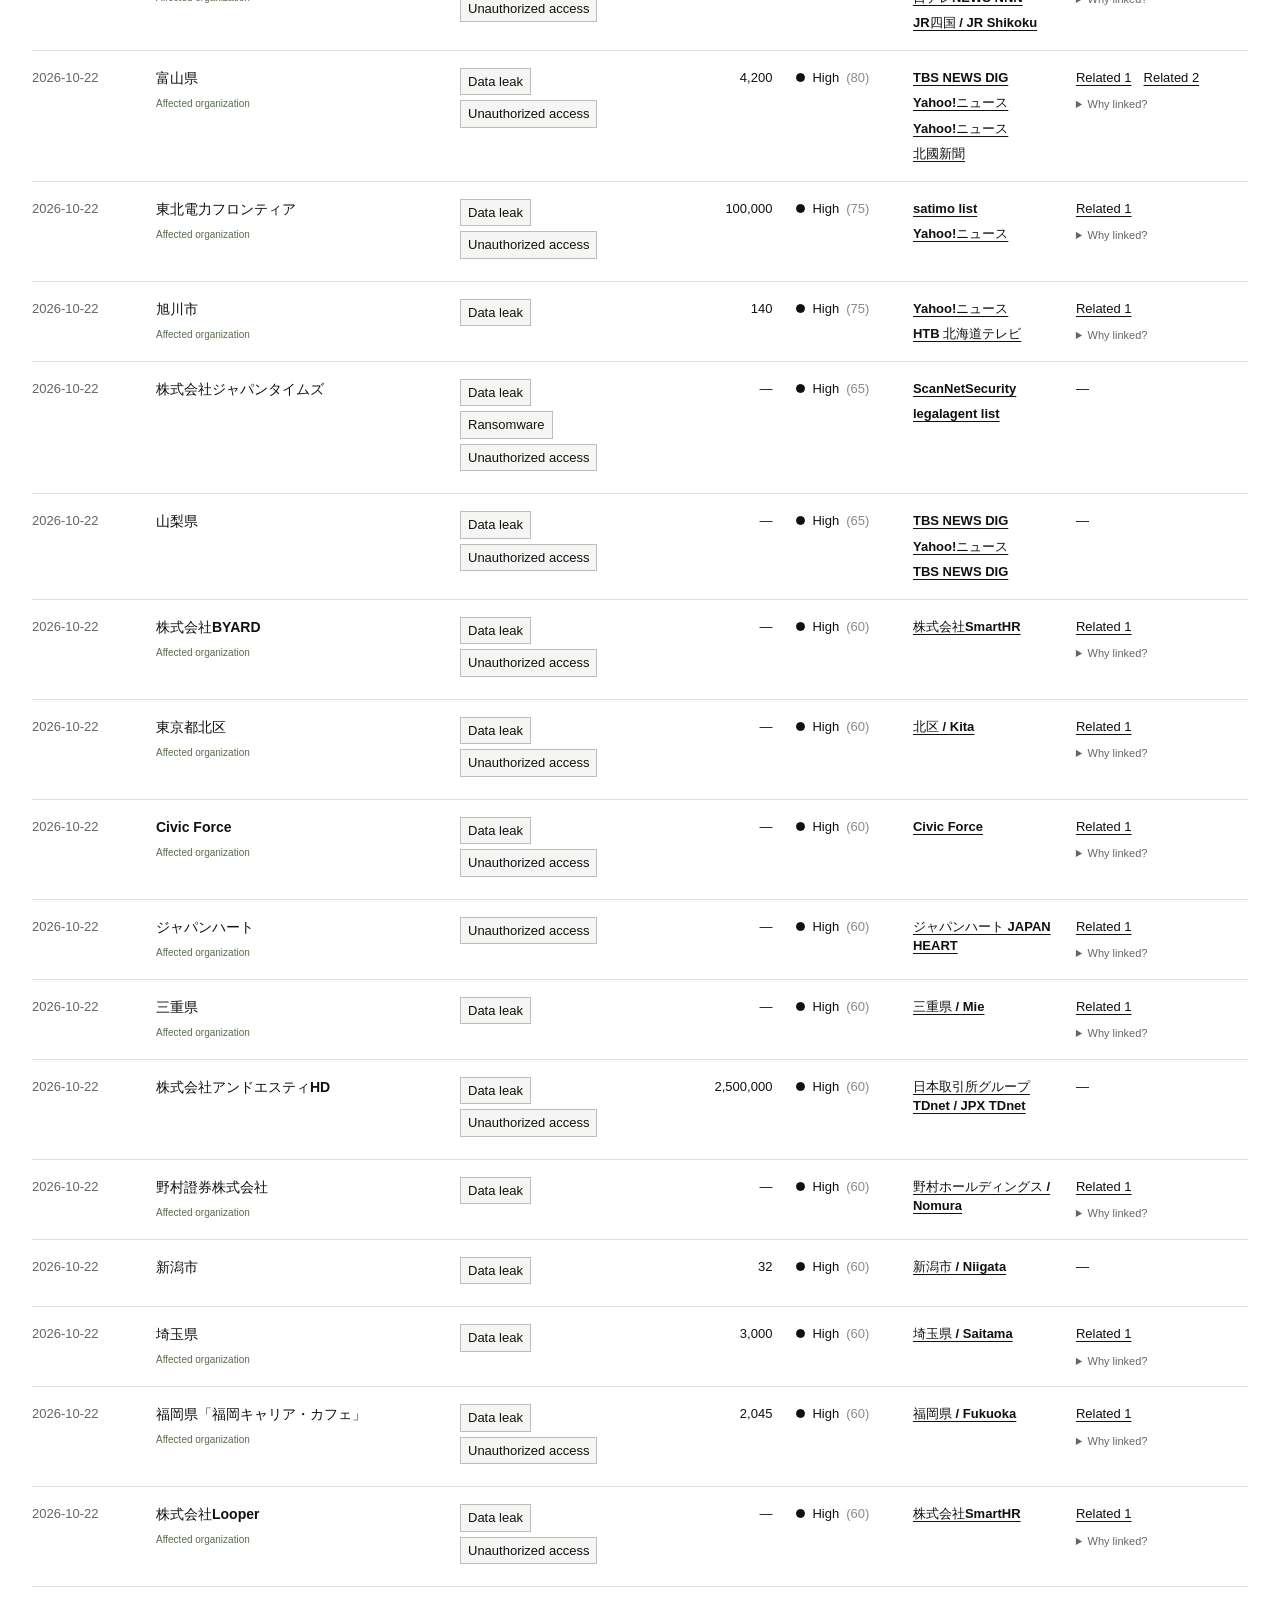
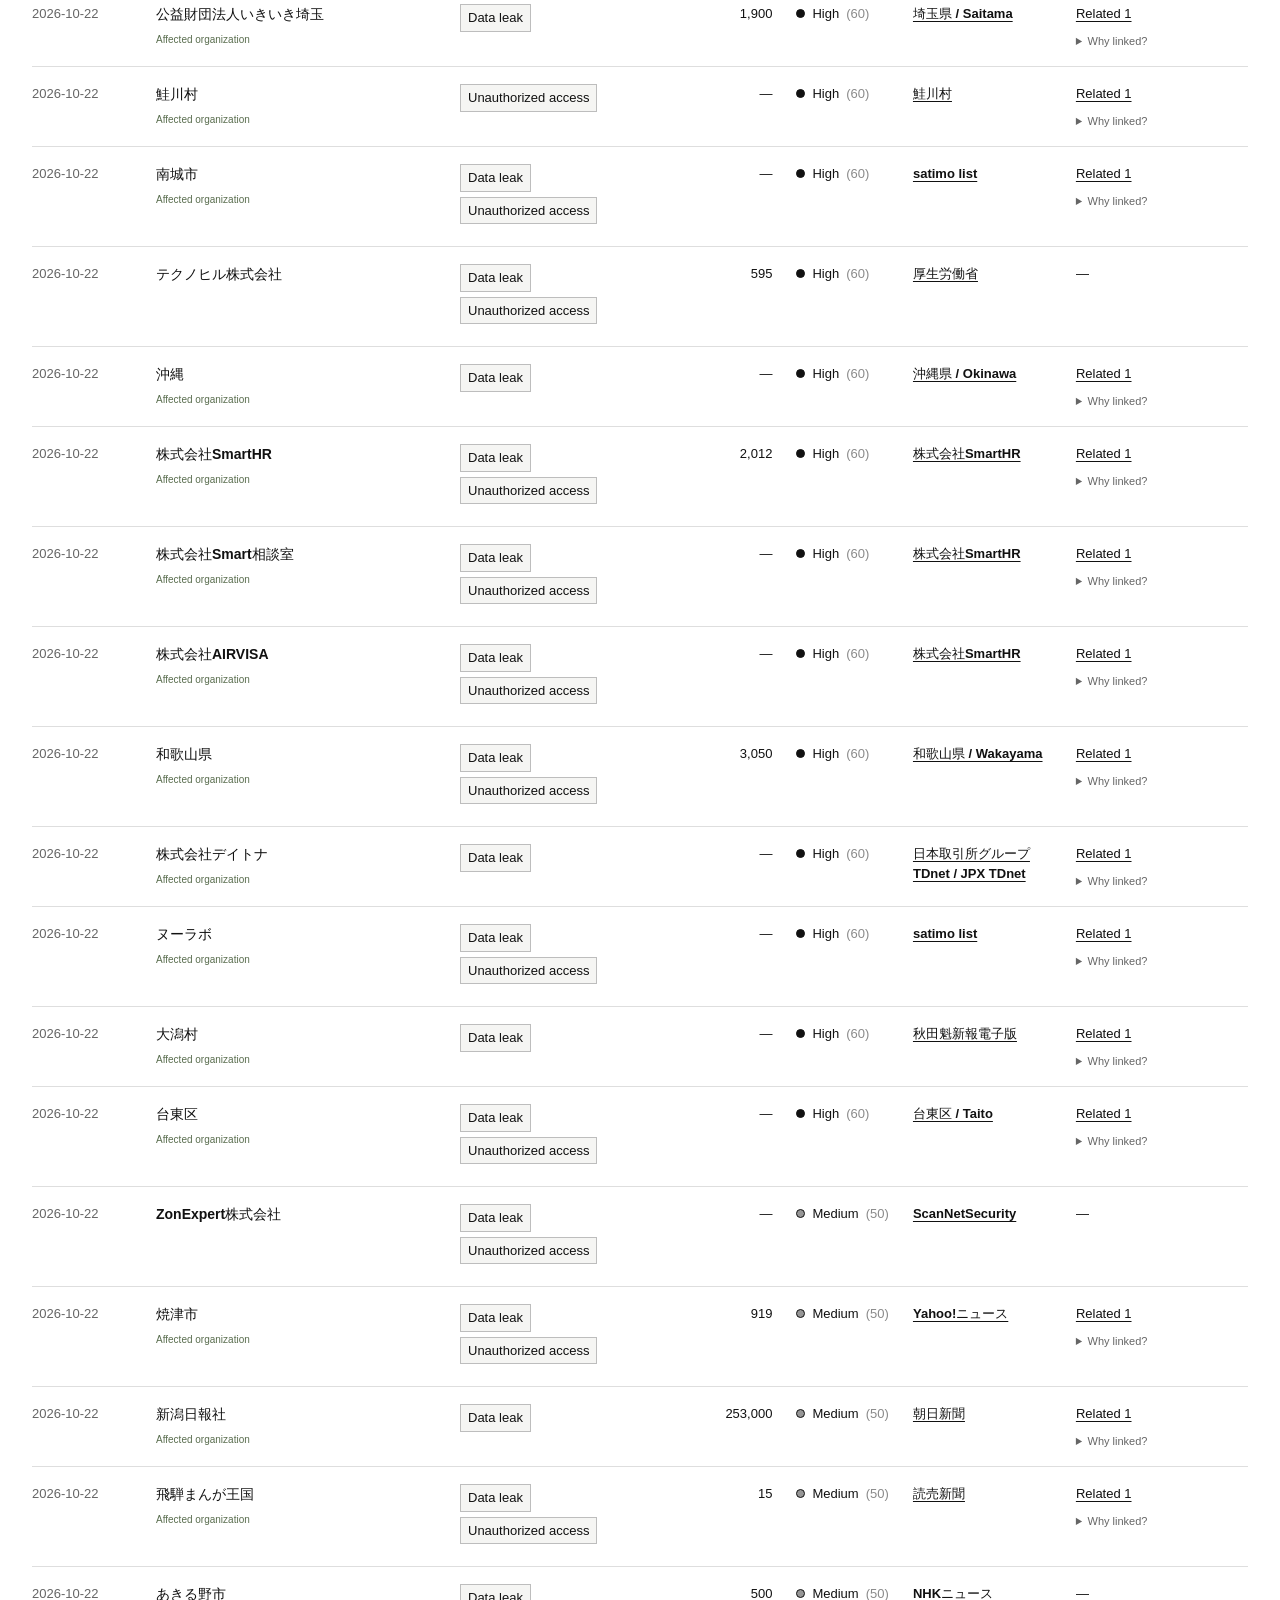
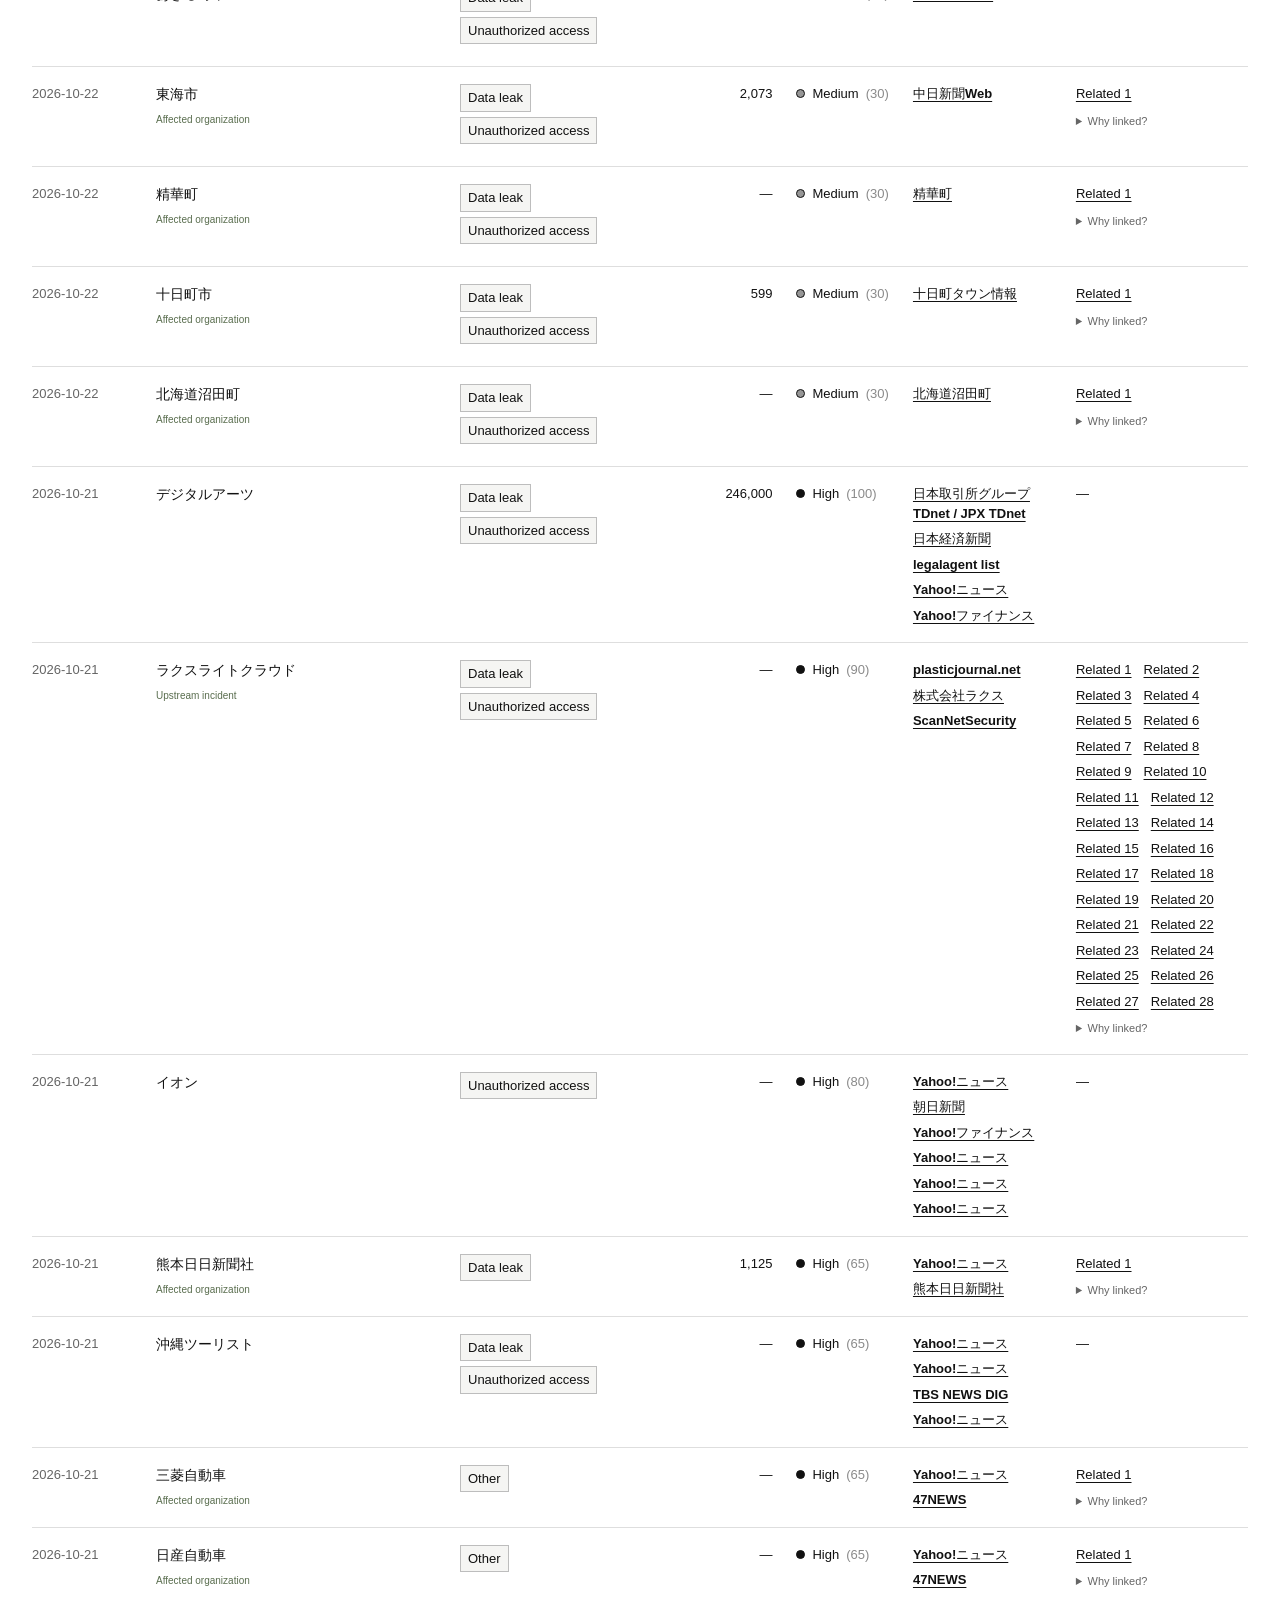
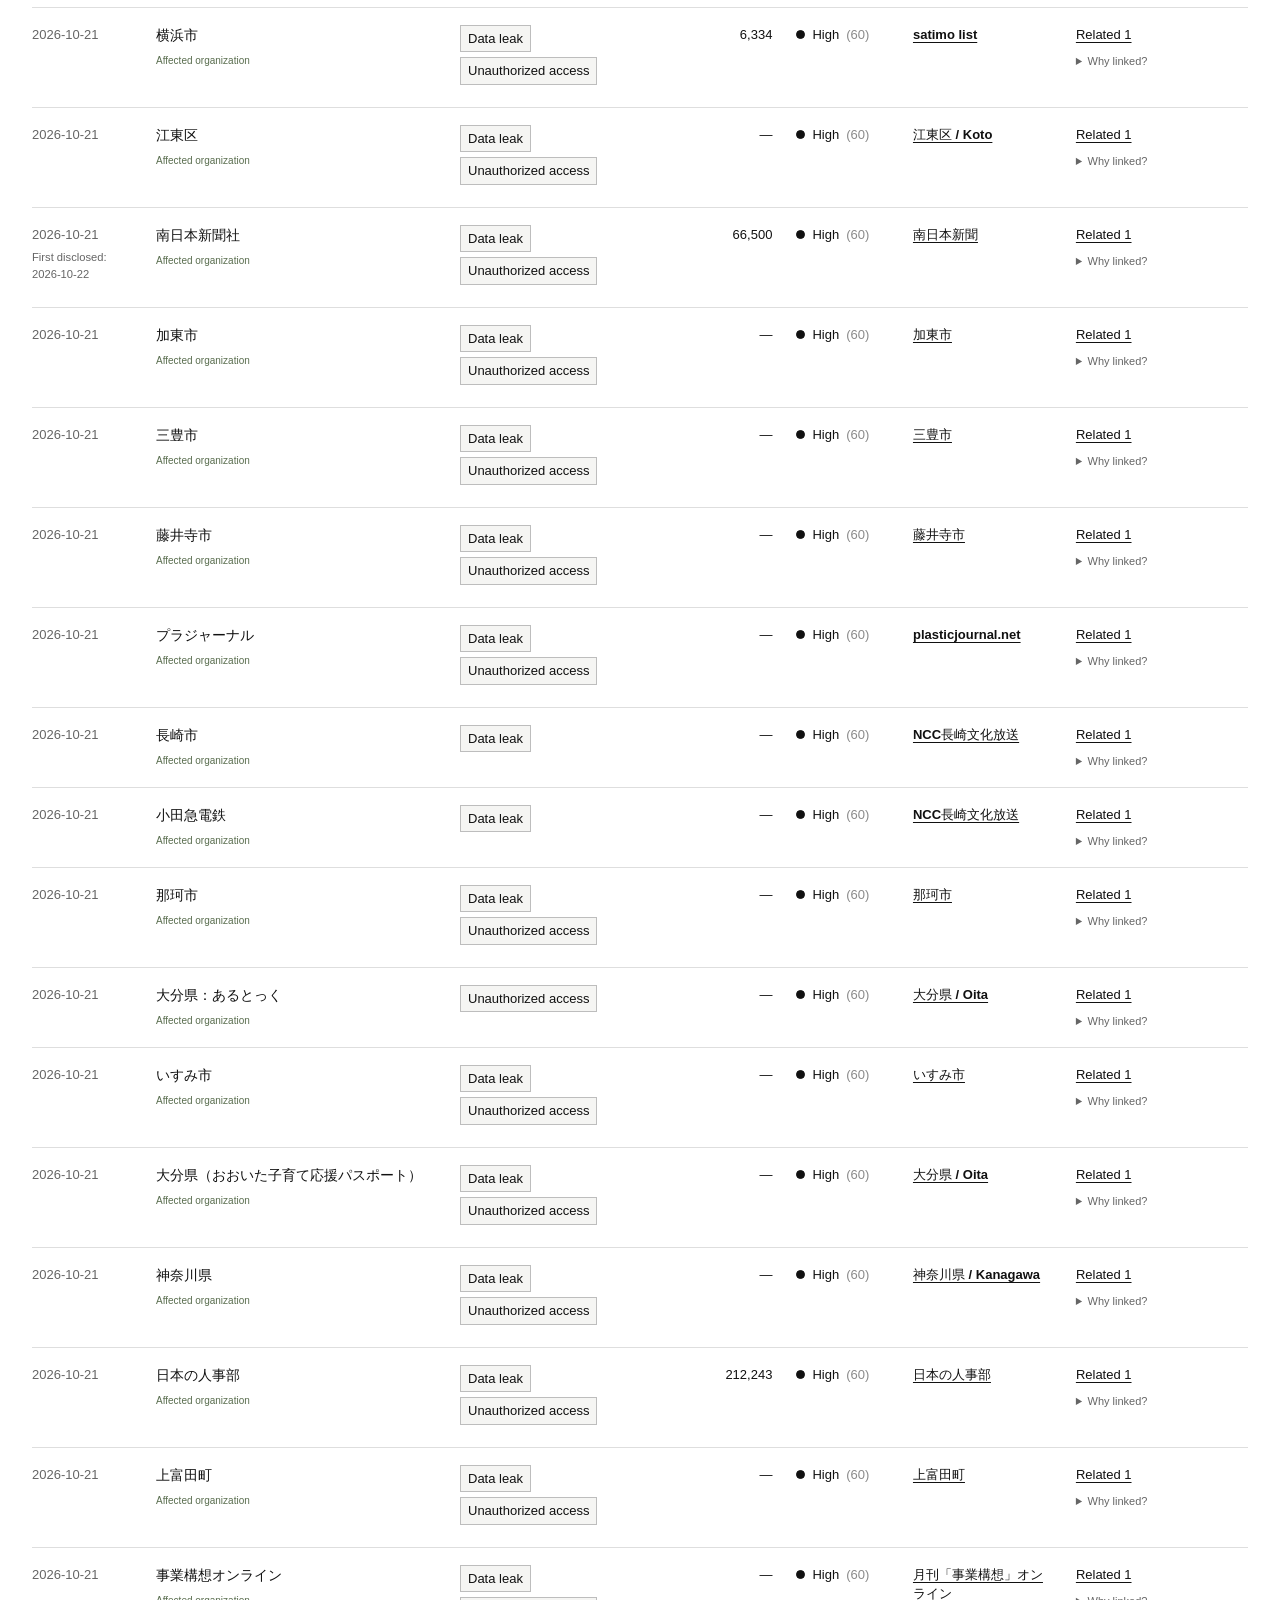
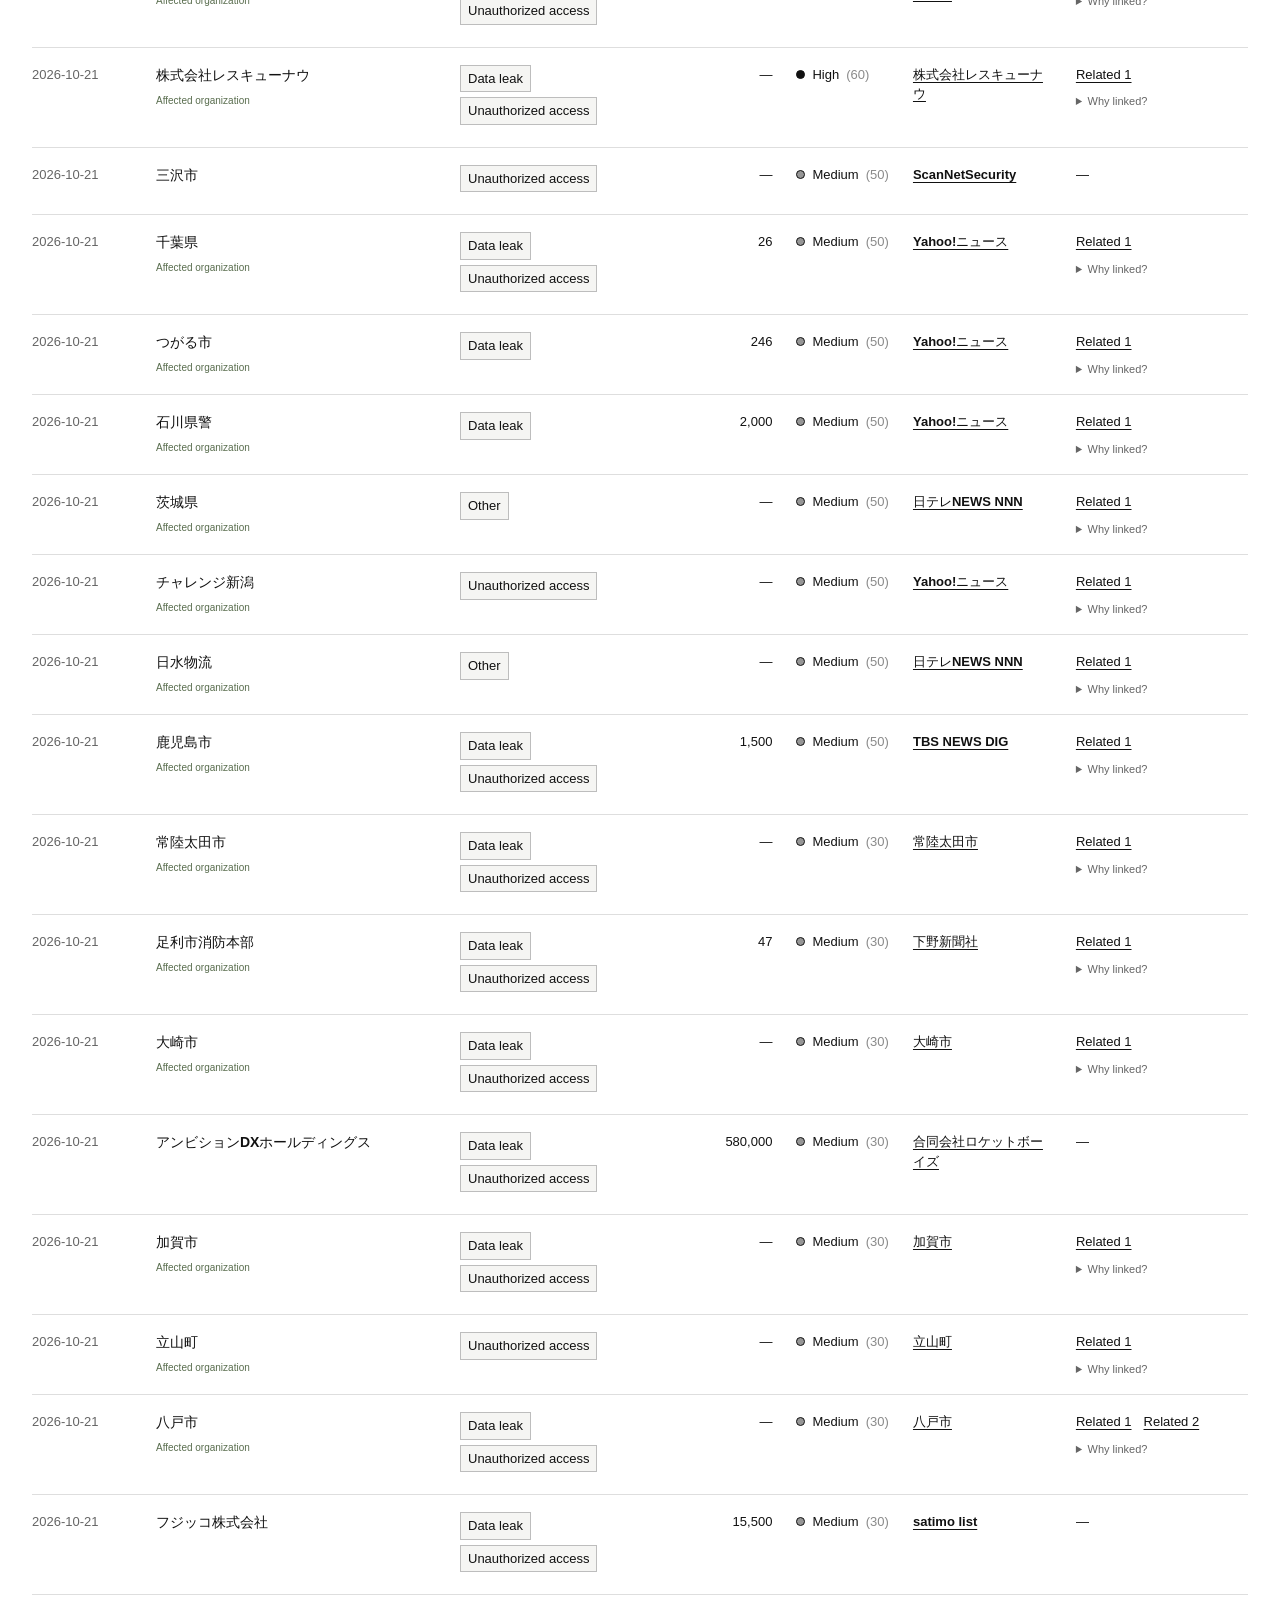
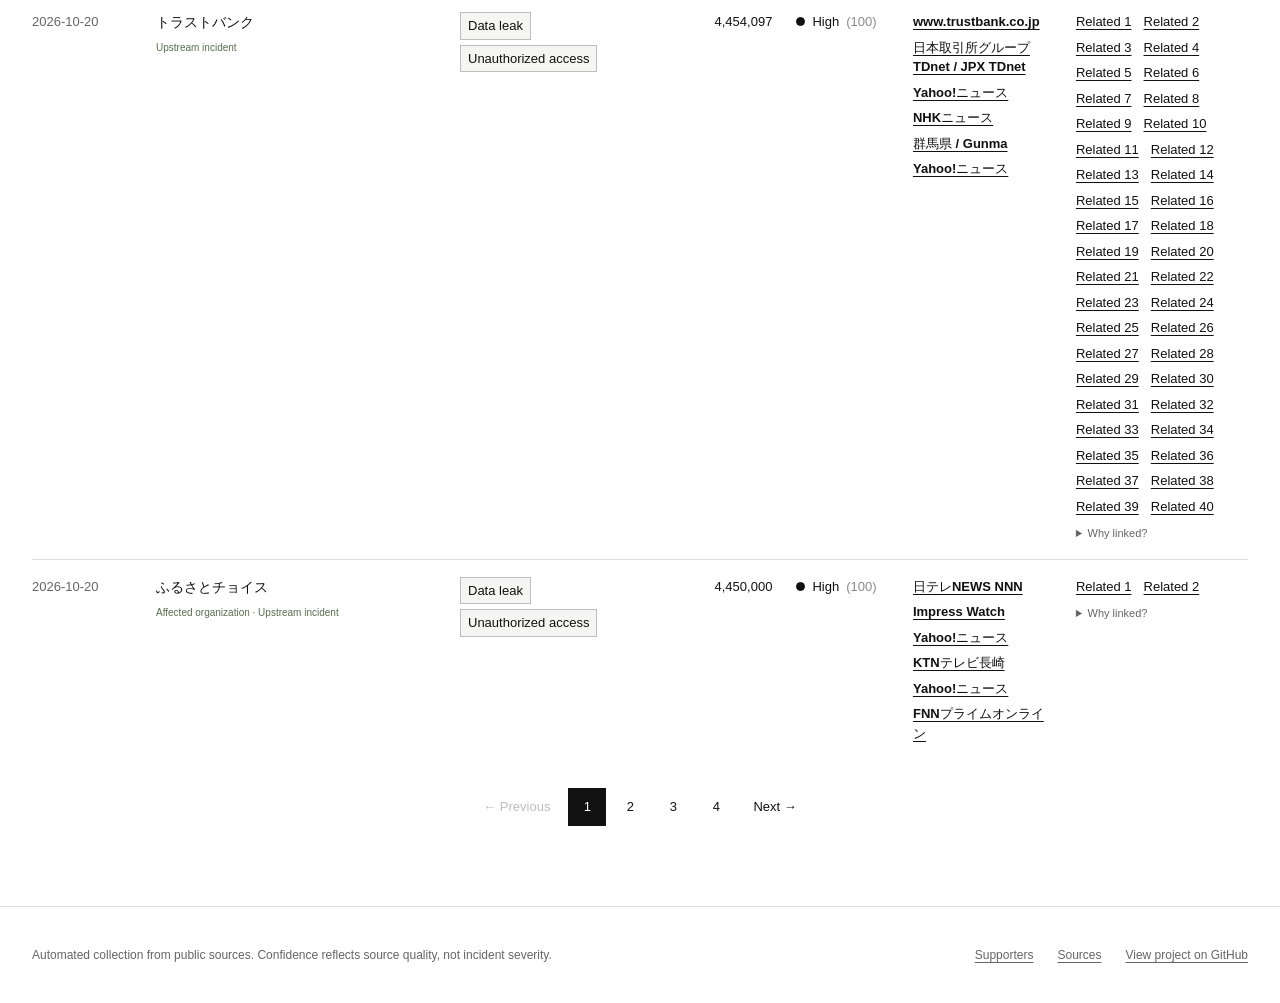
==== commit 6fb2c9ec: "Show public language choices as EN | JA | ES buttons" ====
--- a/index.html
+++ b/index.html
@@ -15,7 +15,7 @@
   <meta name="description" content="A continuously updated index of publicly reported cybersecurity incidents affecting organizations in Japan.">
   <title>JP Incident Monitor</title>
   <link rel="alternate" type="application/rss+xml" title="JP Incident Monitor RSS" href="feed.xml">
-  <link rel="stylesheet" href="styles.css?v=20261024-es">
+  <link rel="stylesheet" href="styles.css?v=20261024-language-buttons">
 </head>
 <body>
   <header class="site-header">
@@ -27,11 +27,13 @@
       <div class="header-actions">
         <span class="coverage-range"><span data-i18n="coverage">Coverage</span> <strong id="coverage-range">—</strong></span>
         <a class="rss-link" href="feed.xml" data-i18n="rssFeed" type="application/rss+xml">RSS feed</a>
-        <select class="language-switch" id="language-switch" aria-label="Language">
-          <option value="en" lang="en">English</option>
-          <option value="ja" lang="ja">日本語</option>
-          <option value="es" lang="es">Español</option>
-        </select>
+        <div class="language-switch" id="language-switch" role="group" aria-label="Language">
+          <button class="language-option is-active" type="button" data-language-option="en" lang="en" aria-label="English" aria-pressed="true">EN</button>
+          <span aria-hidden="true">|</span>
+          <button class="language-option" type="button" data-language-option="ja" lang="ja" aria-label="日本語" aria-pressed="false">JA</button>
+          <span aria-hidden="true">|</span>
+          <button class="language-option" type="button" data-language-option="es" lang="es" aria-label="Español" aria-pressed="false">ES</button>
+        </div>
       </div>
     </div>
   </header>
@@ -138,6 +140,6 @@
     </div>
   </footer>
 
-  <script src="app.js?v=20261024-es" defer></script>
+  <script src="app.js?v=20261024-language-buttons" defer></script>
 </body>
 </html>
--- a/styles.css
+++ b/styles.css
@@ -66,19 +66,28 @@
 }
 
 .language-switch {
+  display: inline-flex;
+  align-items: center;
+  gap: 6px;
+  white-space: nowrap;
+  color: var(--subtle);
+  font-size: 13px;
+}
+.language-option {
   border: 0;
   background: transparent;
-  padding: 8px 0;
+  padding: 8px 2px;
   cursor: pointer;
-  color: var(--subtle);
-  font-size: 13px;
-}
+  color: var(--muted);
+}
+.language-option.is-active { color: var(--ink); font-weight: 700; }
+.language-option:hover { text-decoration: underline; text-underline-offset: 3px; }
 
 .header-actions { display: flex; align-items: center; gap: 26px; }
 .coverage-range { color: var(--muted); font-size: 12px; white-space: nowrap; }
 .coverage-range strong { margin-left: 4px; color: var(--ink); font-weight: 650; }
 .rss-link { font-size: 13px; font-weight: 650; text-decoration: none; border-bottom: 1px solid var(--ink); }
-.language-switch:focus-visible { outline: 2px solid var(--ink); outline-offset: 3px; }
+.language-option:focus-visible { outline: 2px solid var(--ink); outline-offset: 3px; }
 
 .intro { padding: 72px 0 64px; border-bottom: 1px solid var(--ink); }
 .eyebrow { margin: 0 0 22px; font-size: 11px; font-weight: 750; letter-spacing: 0.16em; }
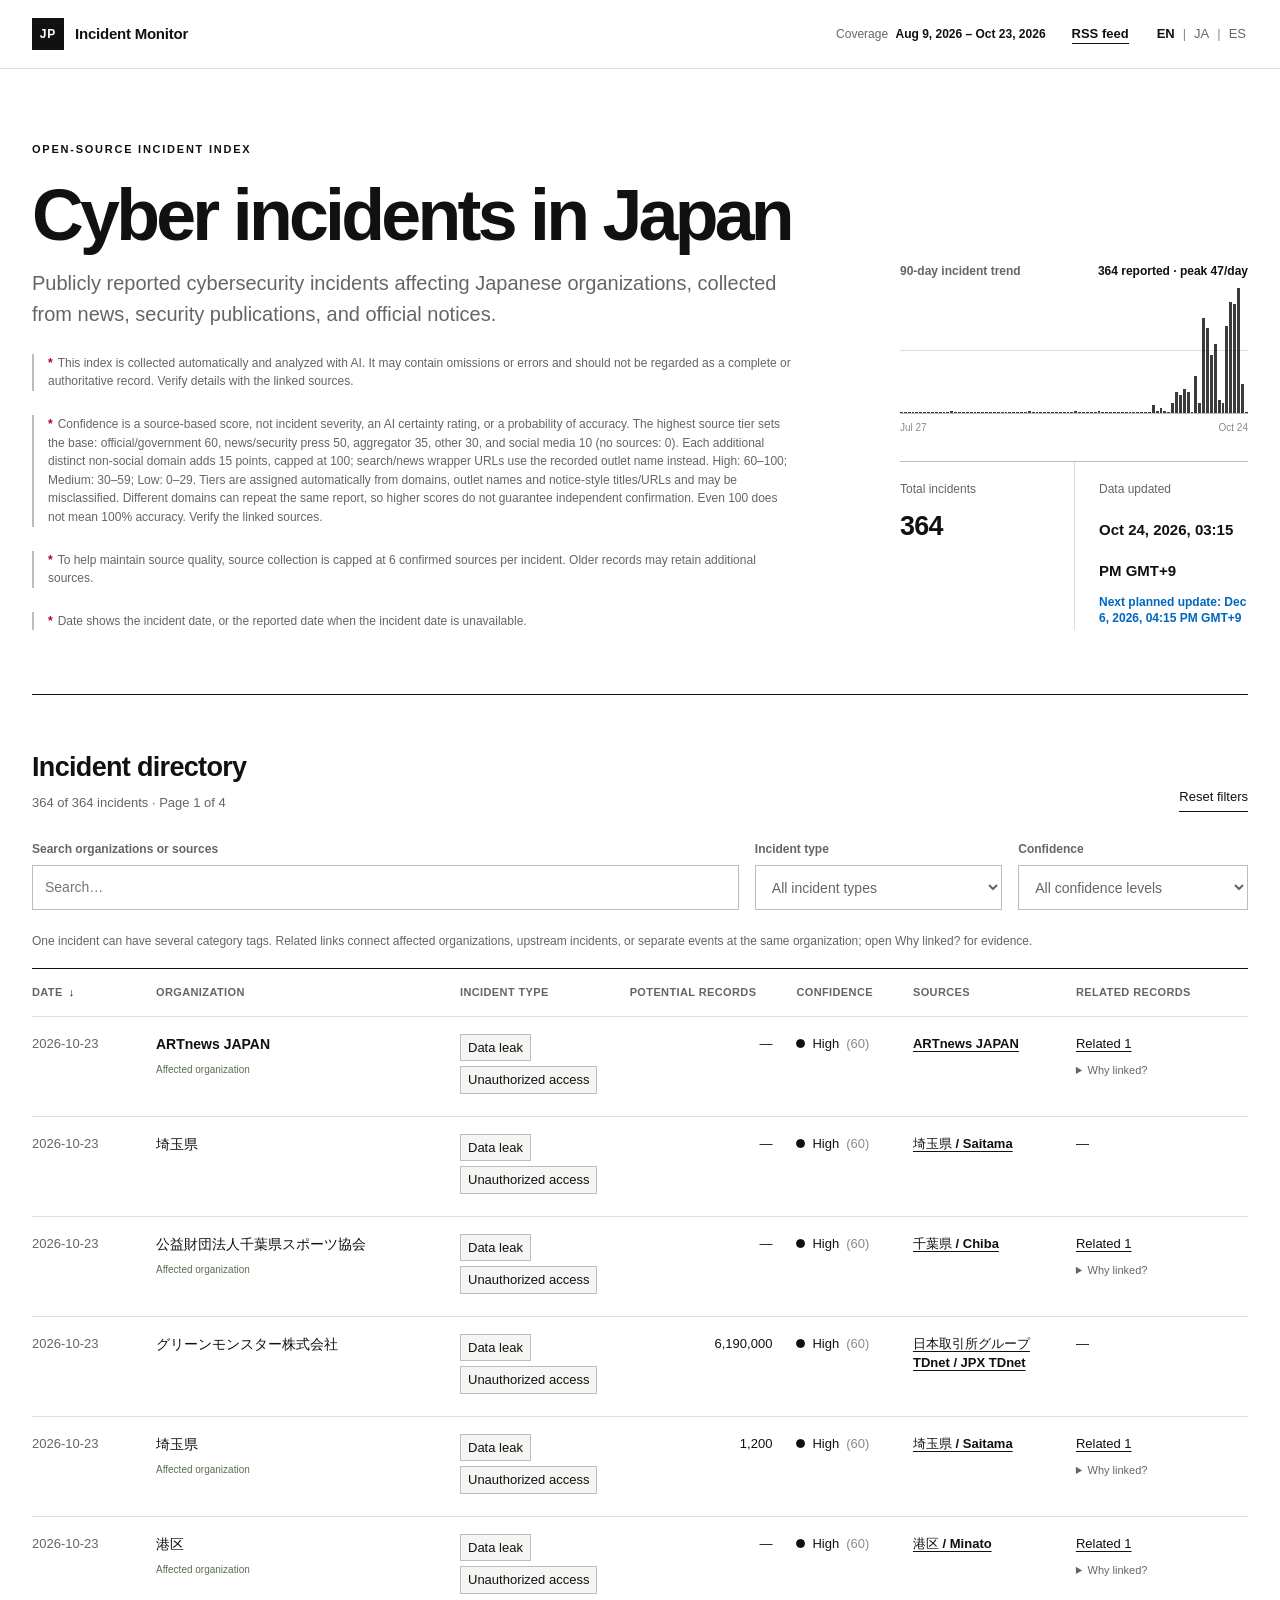
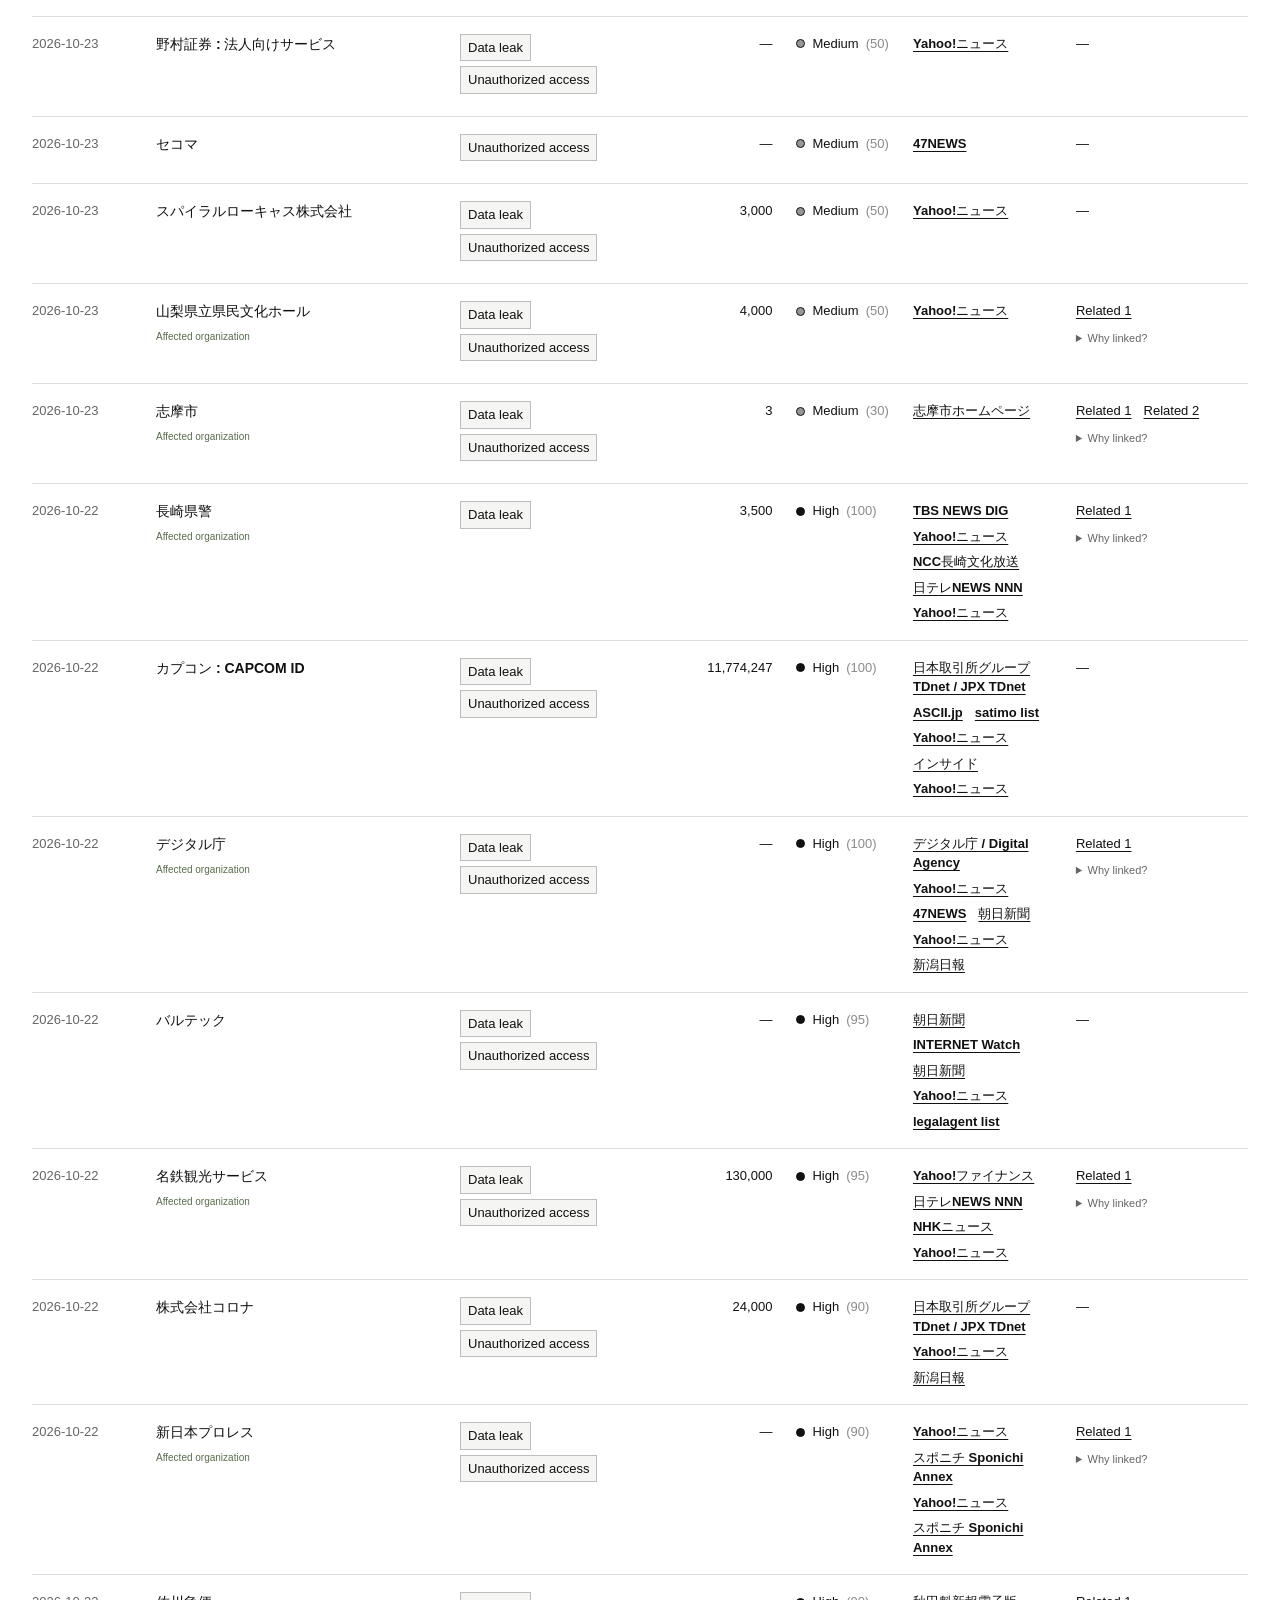
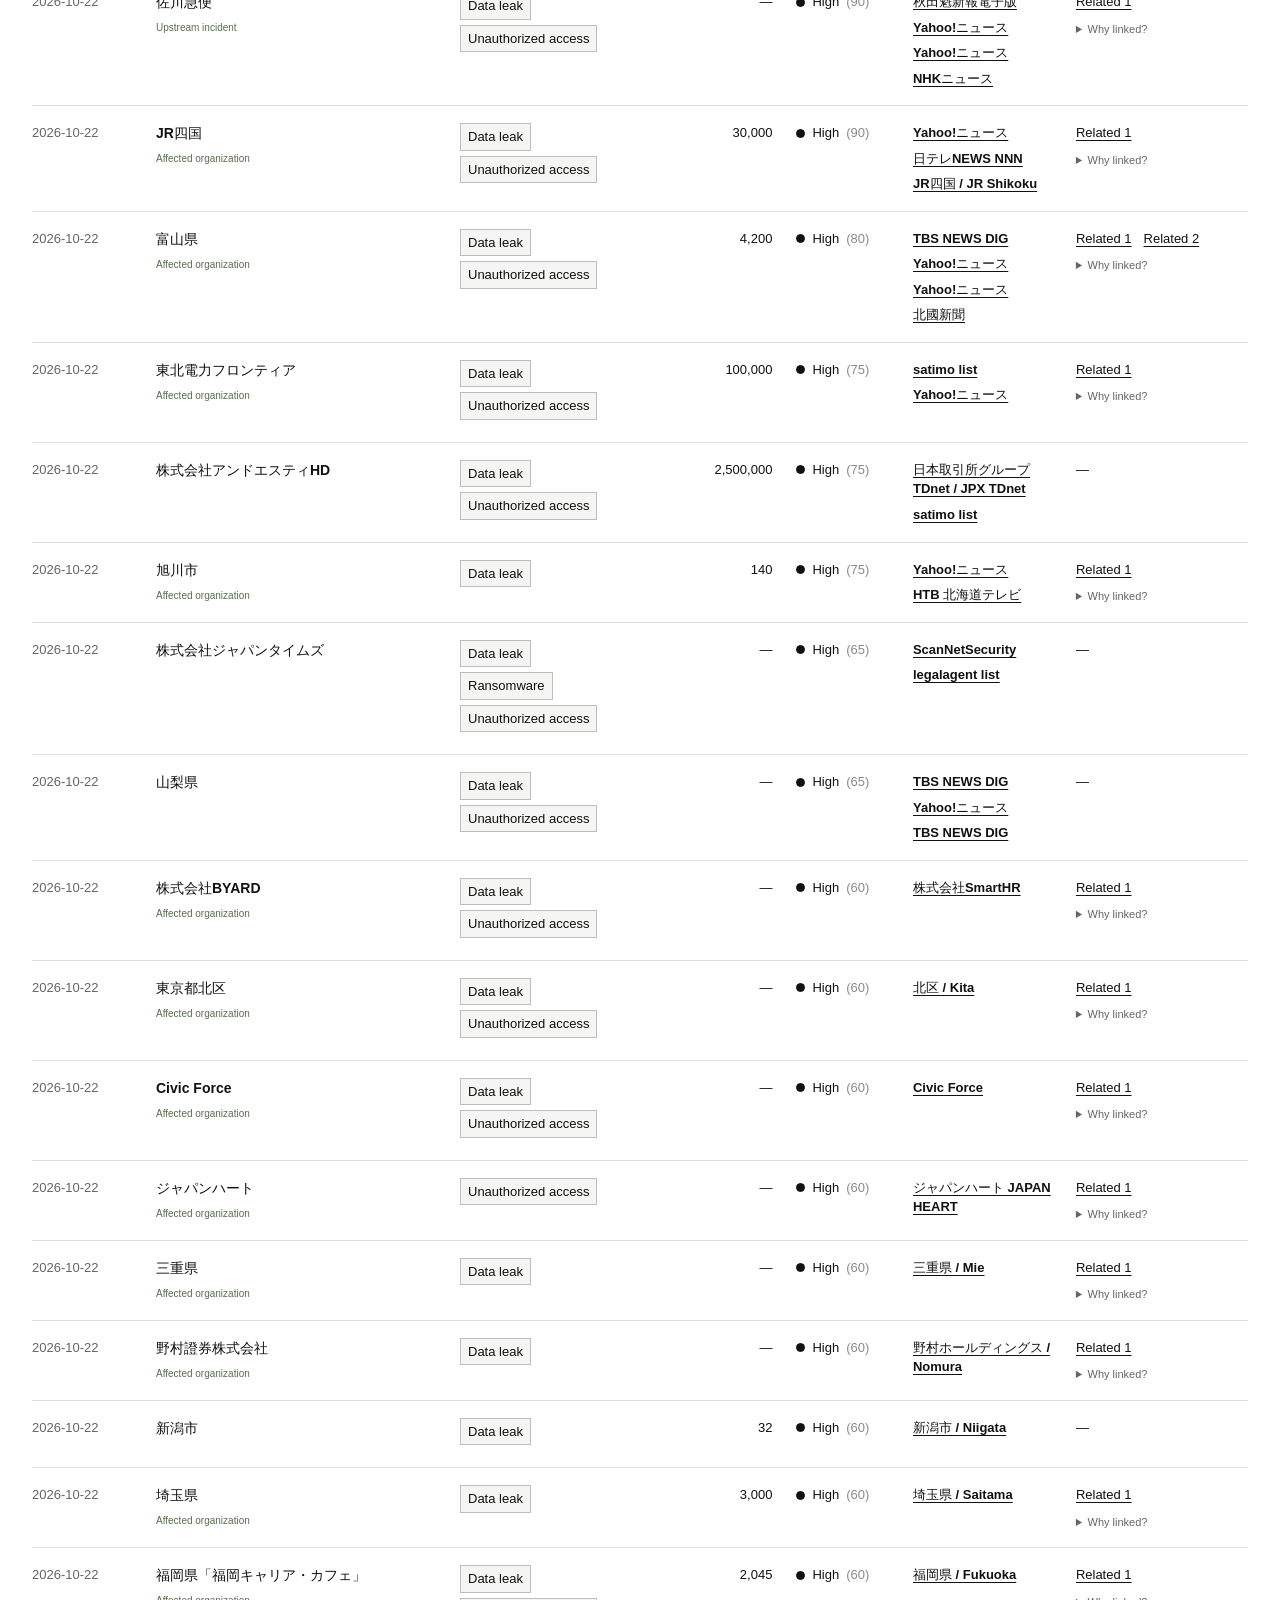
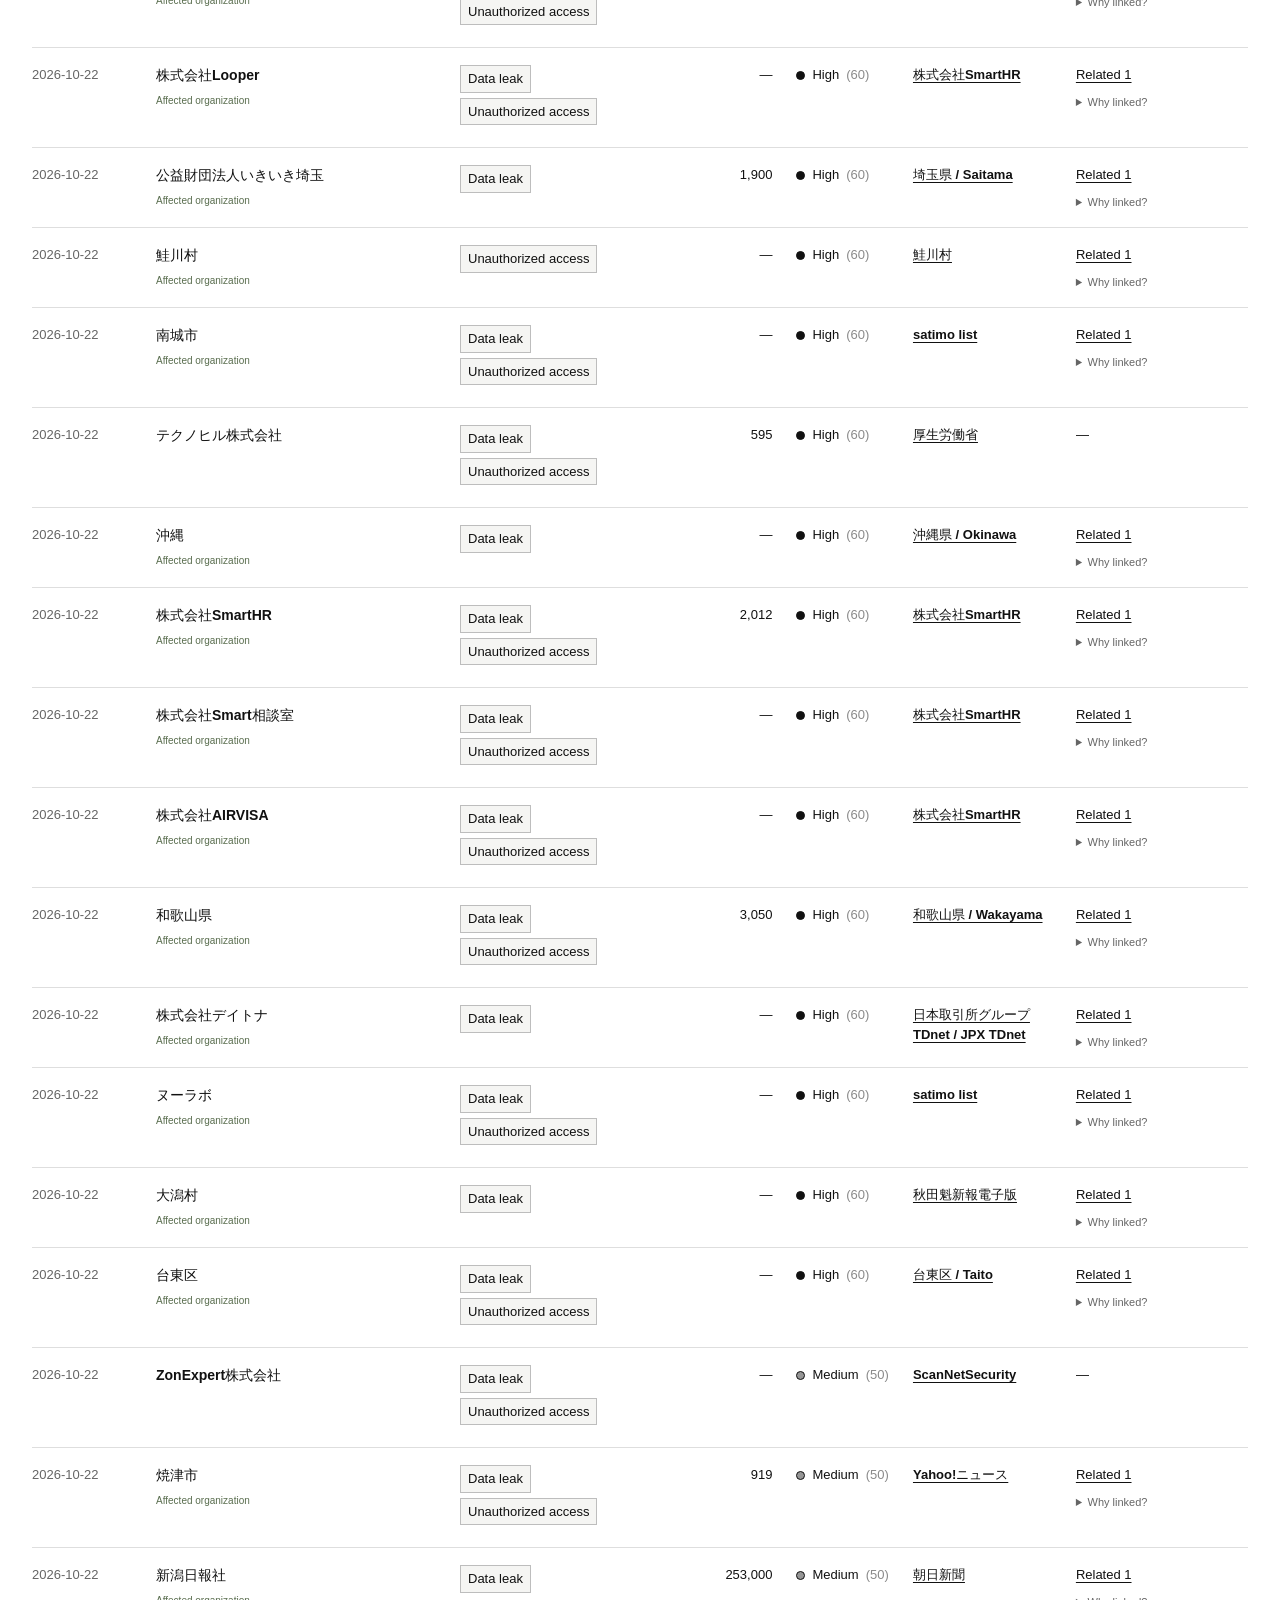
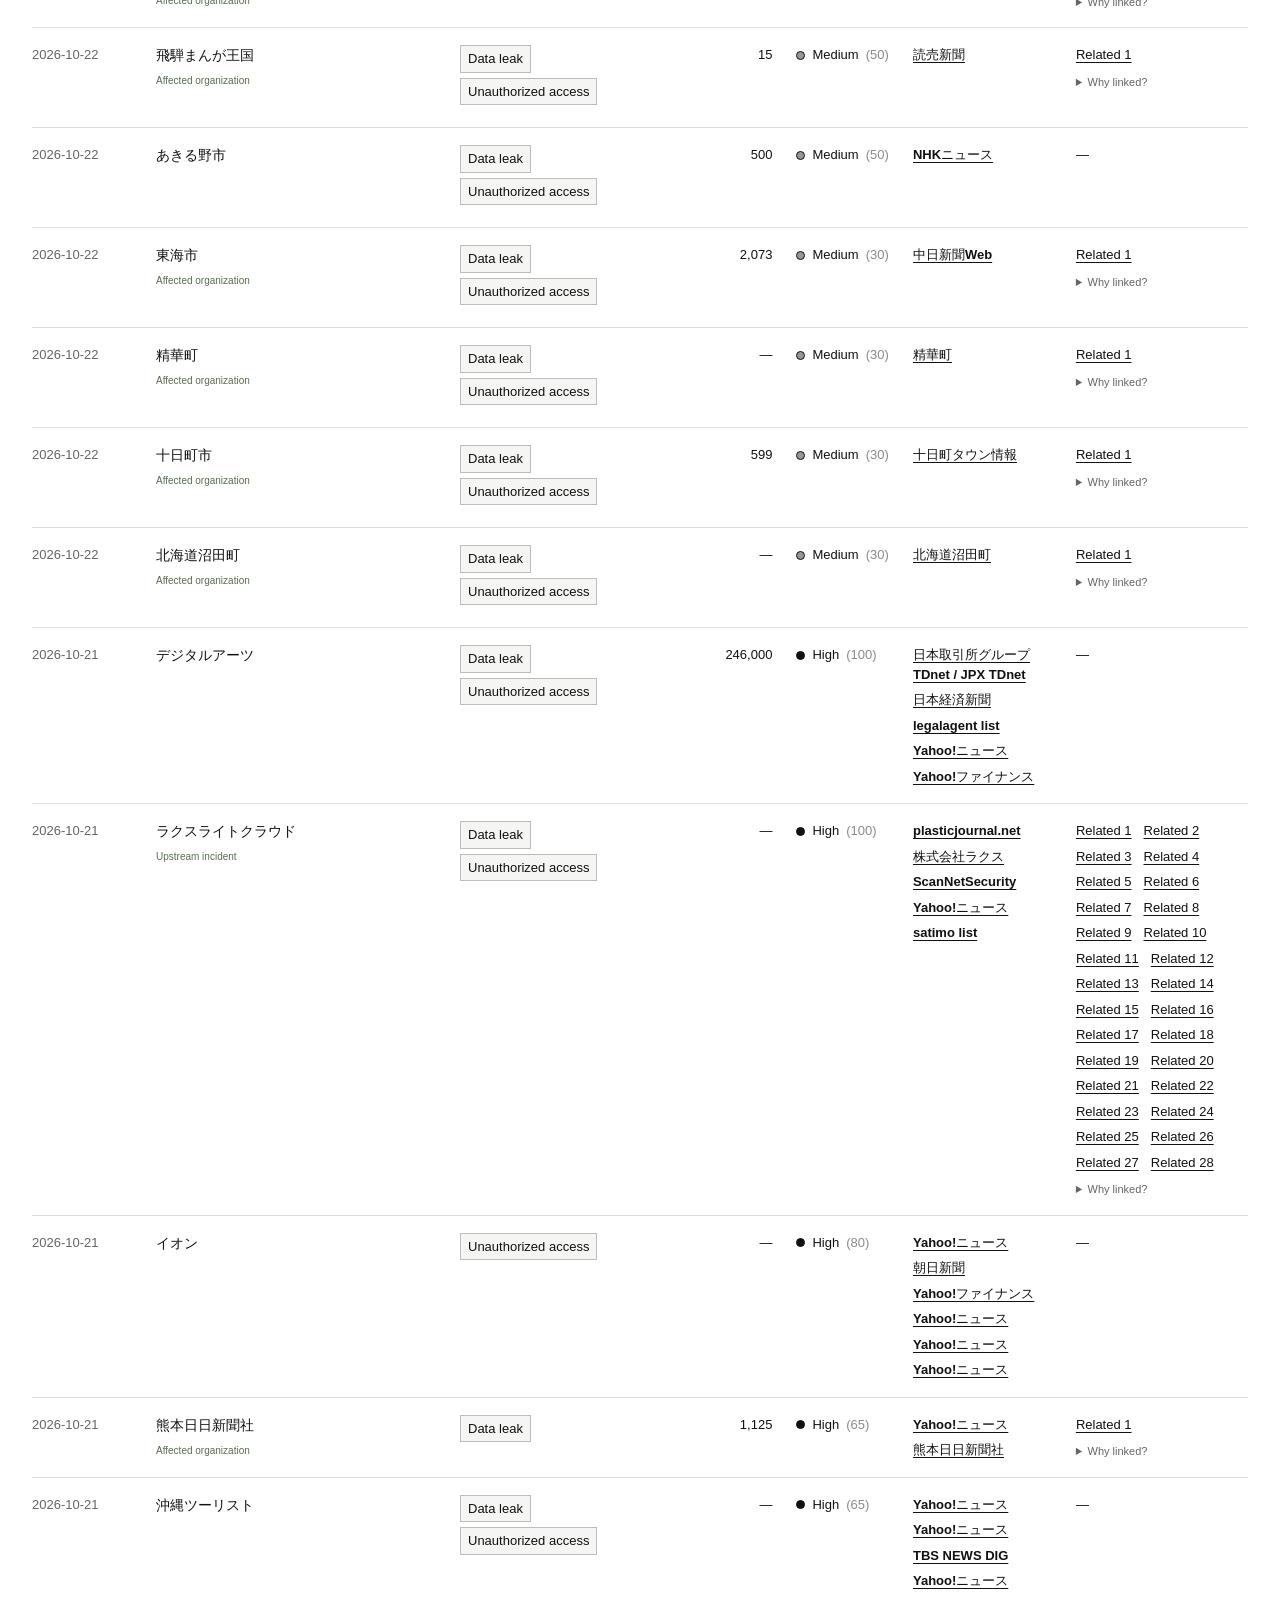
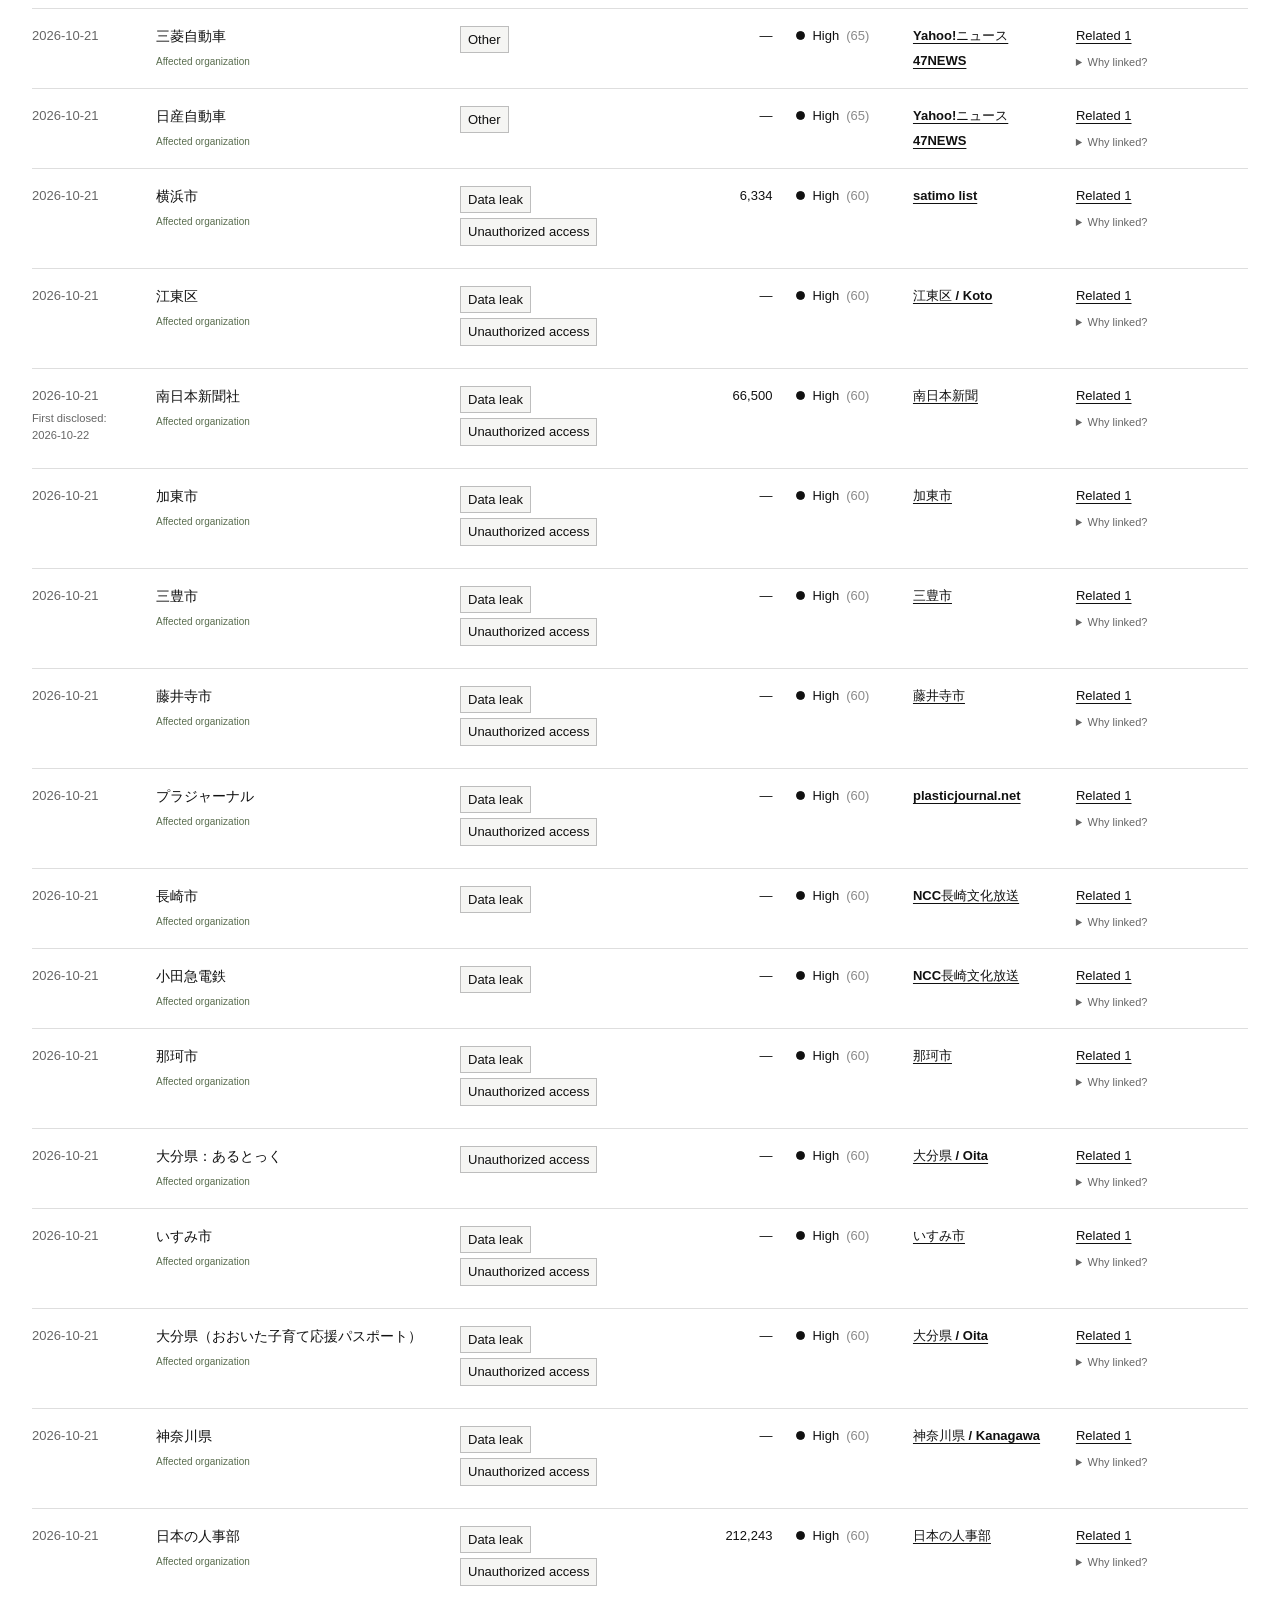
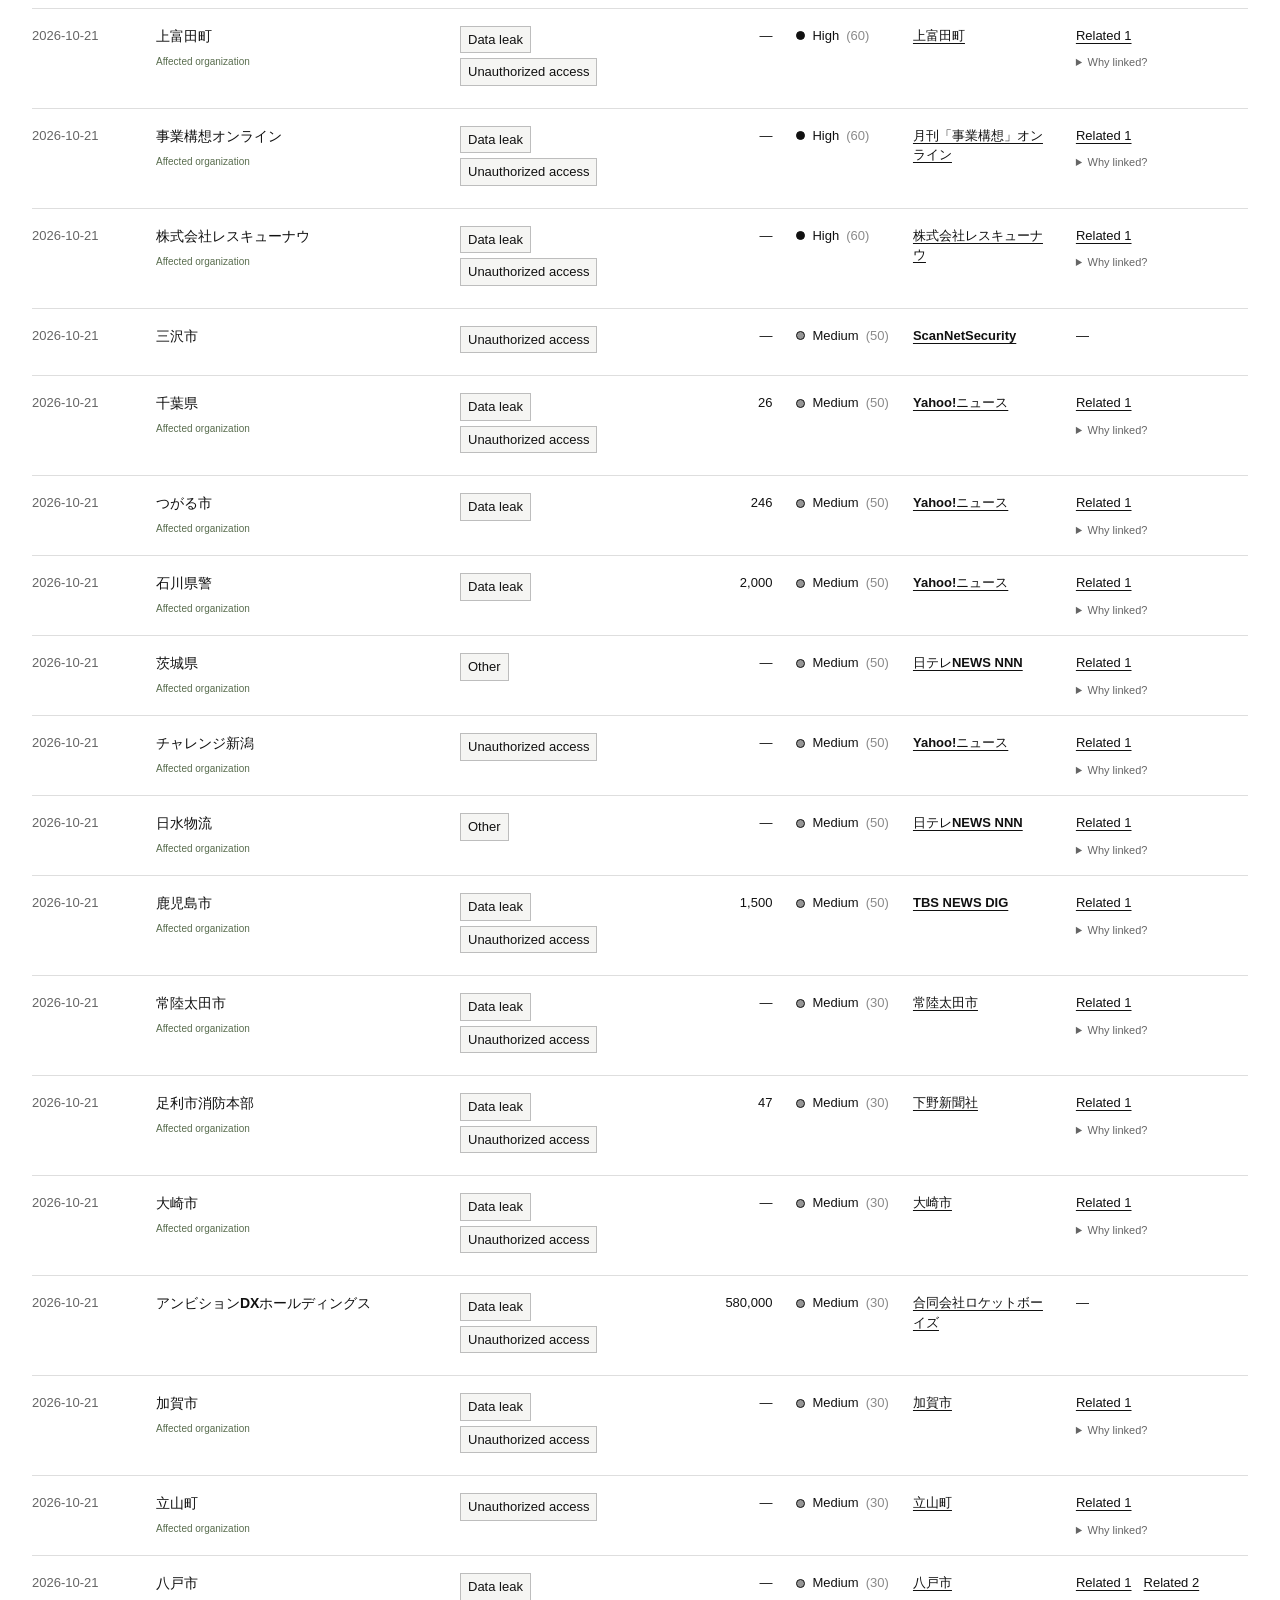
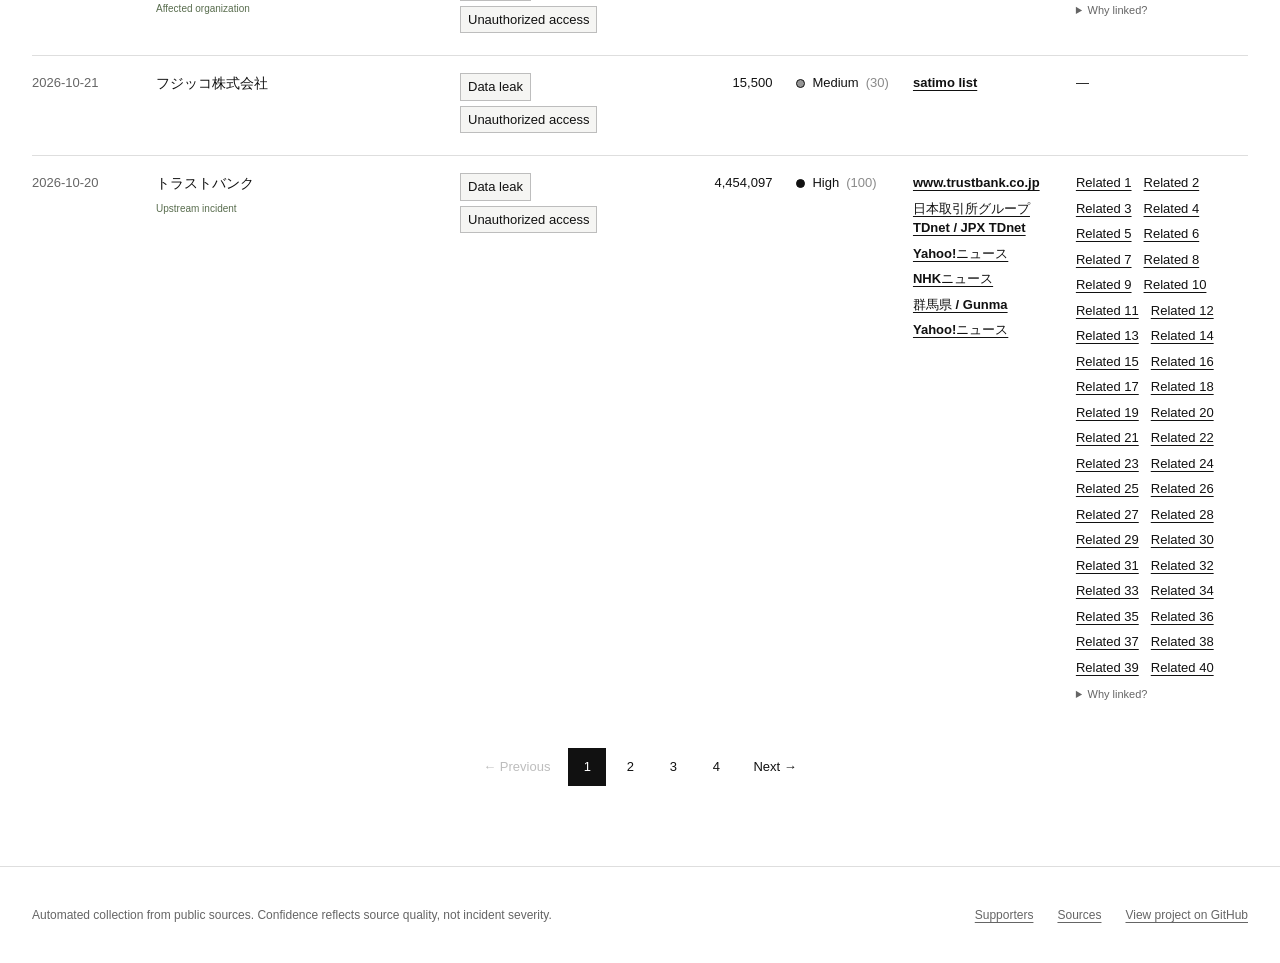
==== commit b026f89c: "Explain per-incident source cap on public site" ====
--- a/index.html
+++ b/index.html
@@ -47,6 +47,7 @@
           <p class="lede" data-i18n="description">Publicly reported cybersecurity incidents affecting Japanese organizations, collected from news, security publications, and official notices.</p>
           <p class="disclaimer" data-i18n="disclaimer">This index is collected automatically and analyzed with AI. It may contain omissions or errors and should not be regarded as a complete or authoritative record. Verify details with the linked sources.</p>
           <p id="confidence-guide" class="disclaimer" data-i18n="confidenceDisclaimer">Confidence is a source-based score, not incident severity, an AI certainty rating, or a probability of accuracy. The highest source tier sets the base: official/government 60, news/security press 50, aggregator 35, other 30, and social media 10 (no sources: 0). Each additional distinct non-social domain adds 15 points, capped at 100; search/news wrapper URLs use the recorded outlet name instead. High: 60–100; Medium: 30–59; Low: 0–29. Tiers are assigned automatically from domains, outlet names and notice-style titles/URLs and may be misclassified. Different domains can repeat the same report, so higher scores do not guarantee independent confirmation. Even 100 does not mean 100% accuracy. Verify the linked sources.</p>
+          <p id="source-limit-guide" class="disclaimer" data-i18n="sourceLimitDisclaimer">To help maintain source quality, source collection is capped at 6 confirmed sources per incident. Older records may retain additional sources.</p>
           <p id="date-guide" class="disclaimer" data-i18n="dateDisclaimer">Date shows the incident date, or the reported date when the incident date is unavailable.</p>
         </div>
         <div class="overview-panel">
@@ -140,6 +141,6 @@
     </div>
   </footer>
 
-  <script src="app.js?v=20261024-language-buttons" defer></script>
+  <script src="app.js?v=20261024-source-limit" defer></script>
 </body>
 </html>
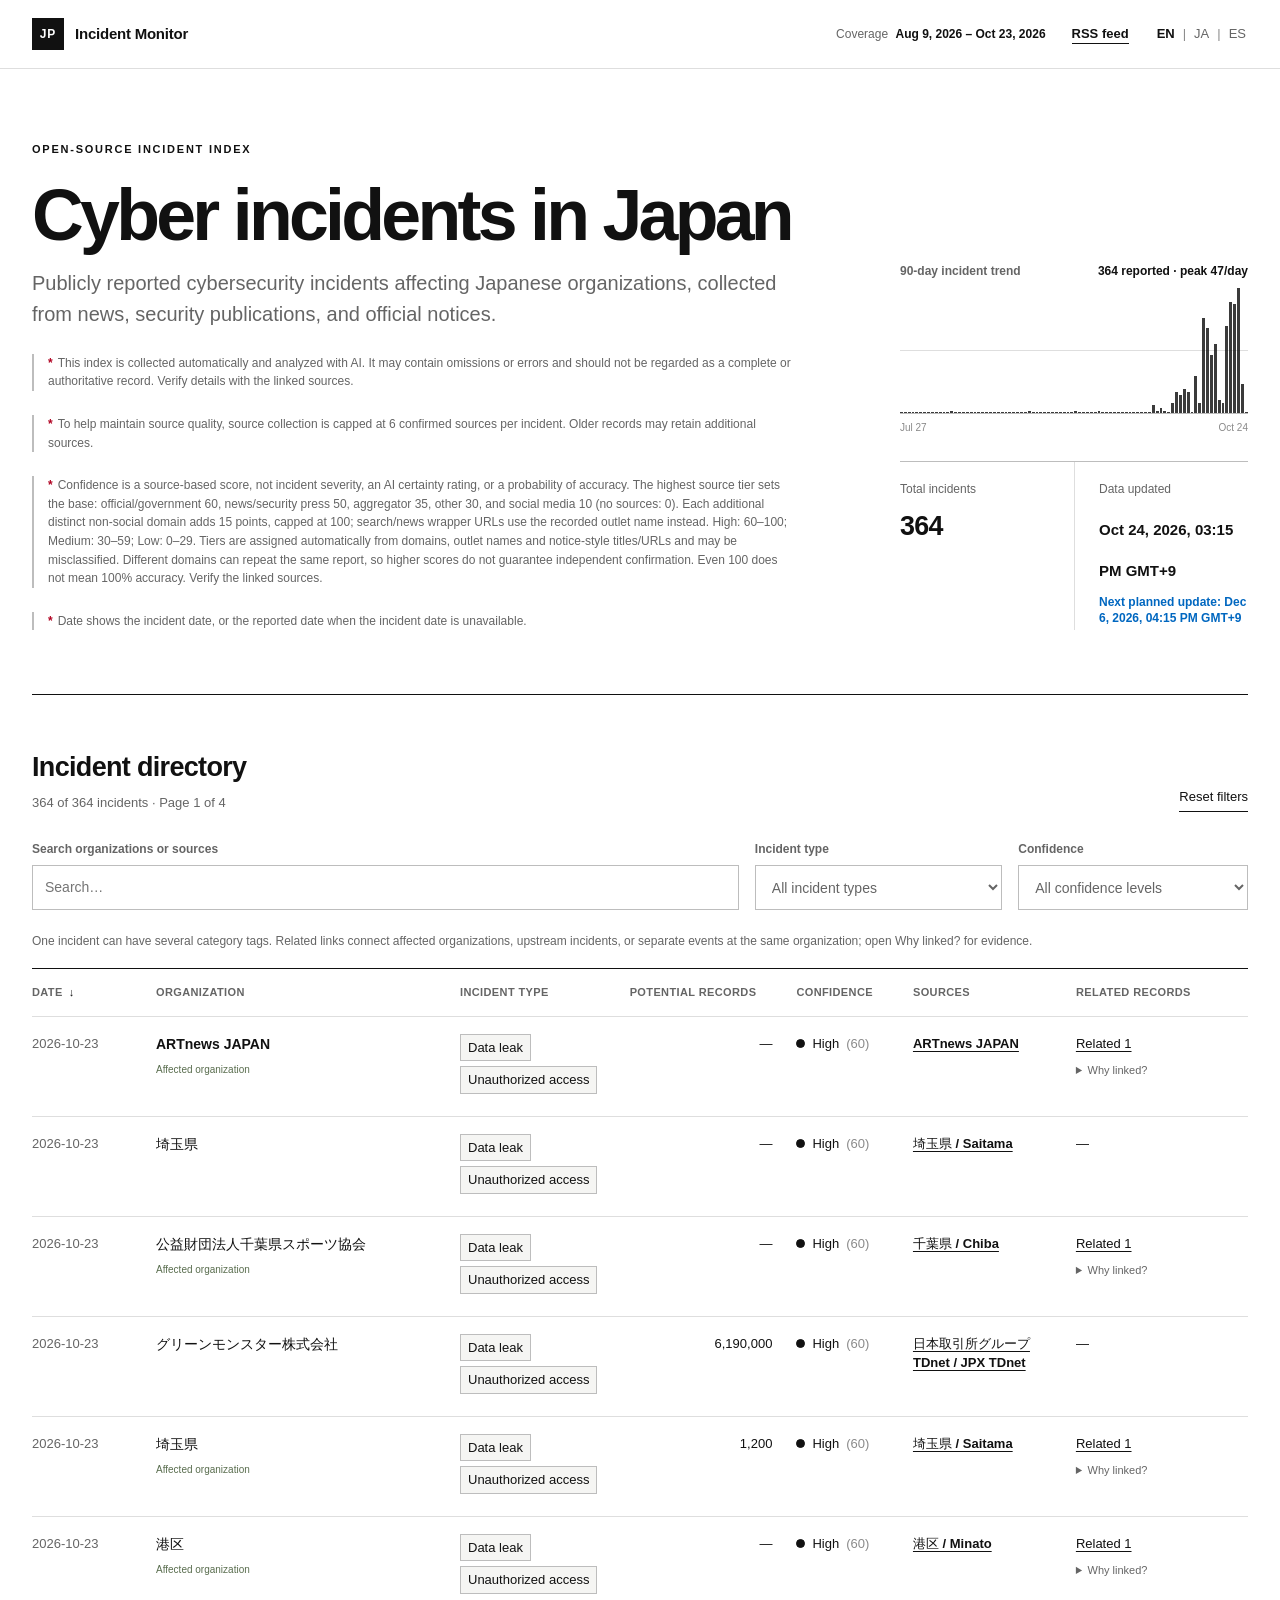
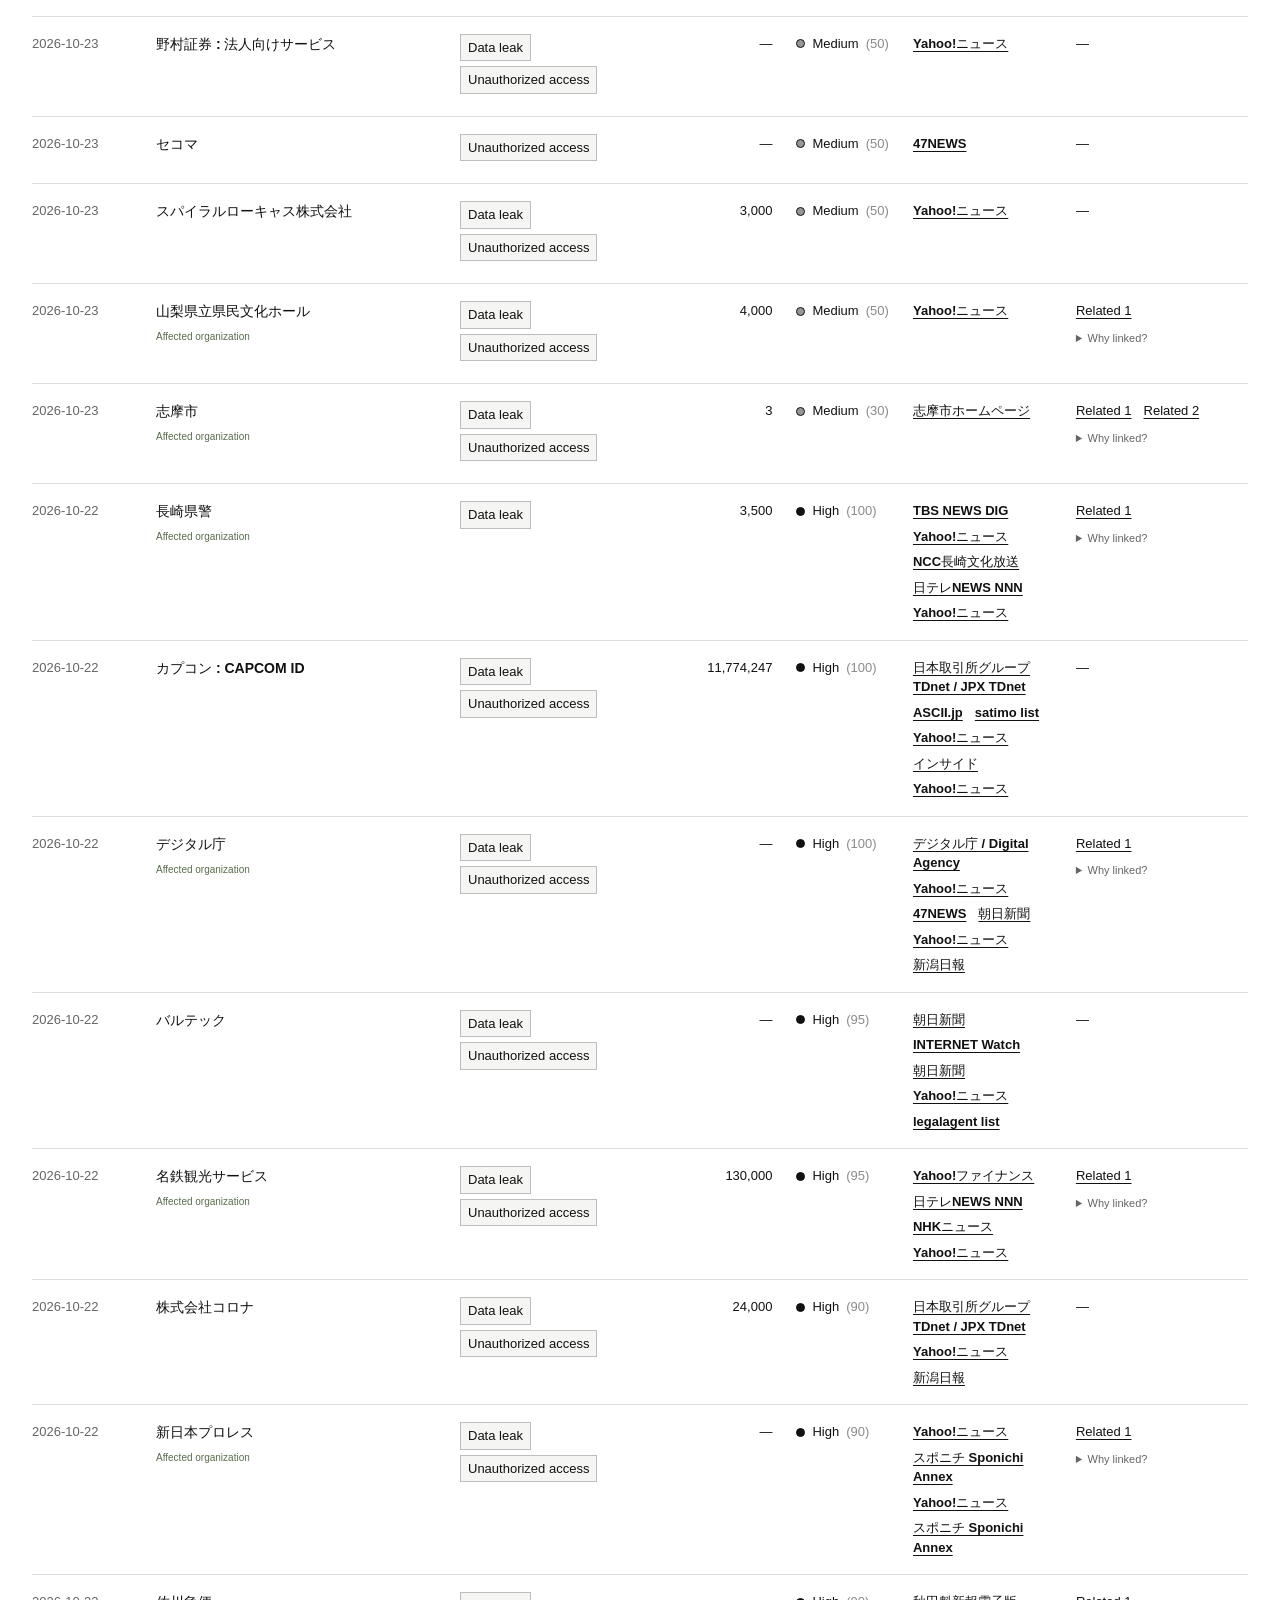
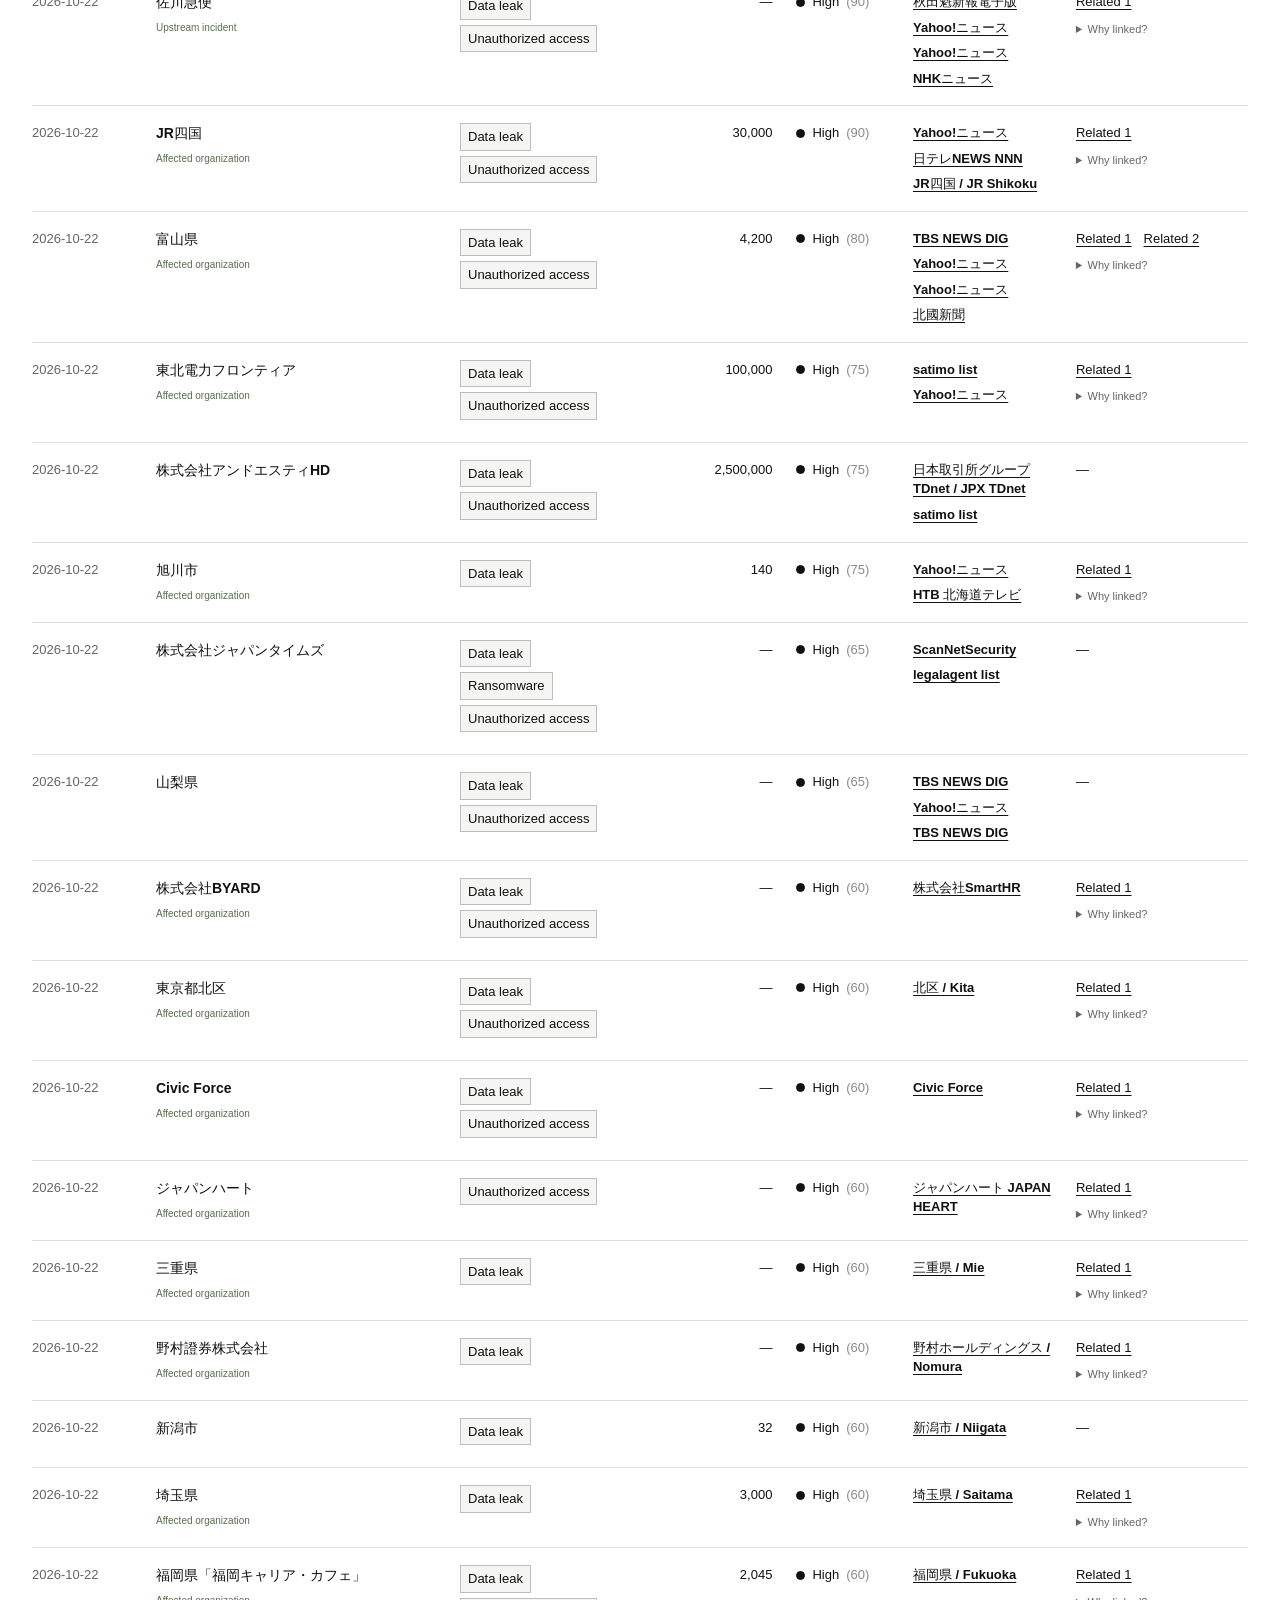
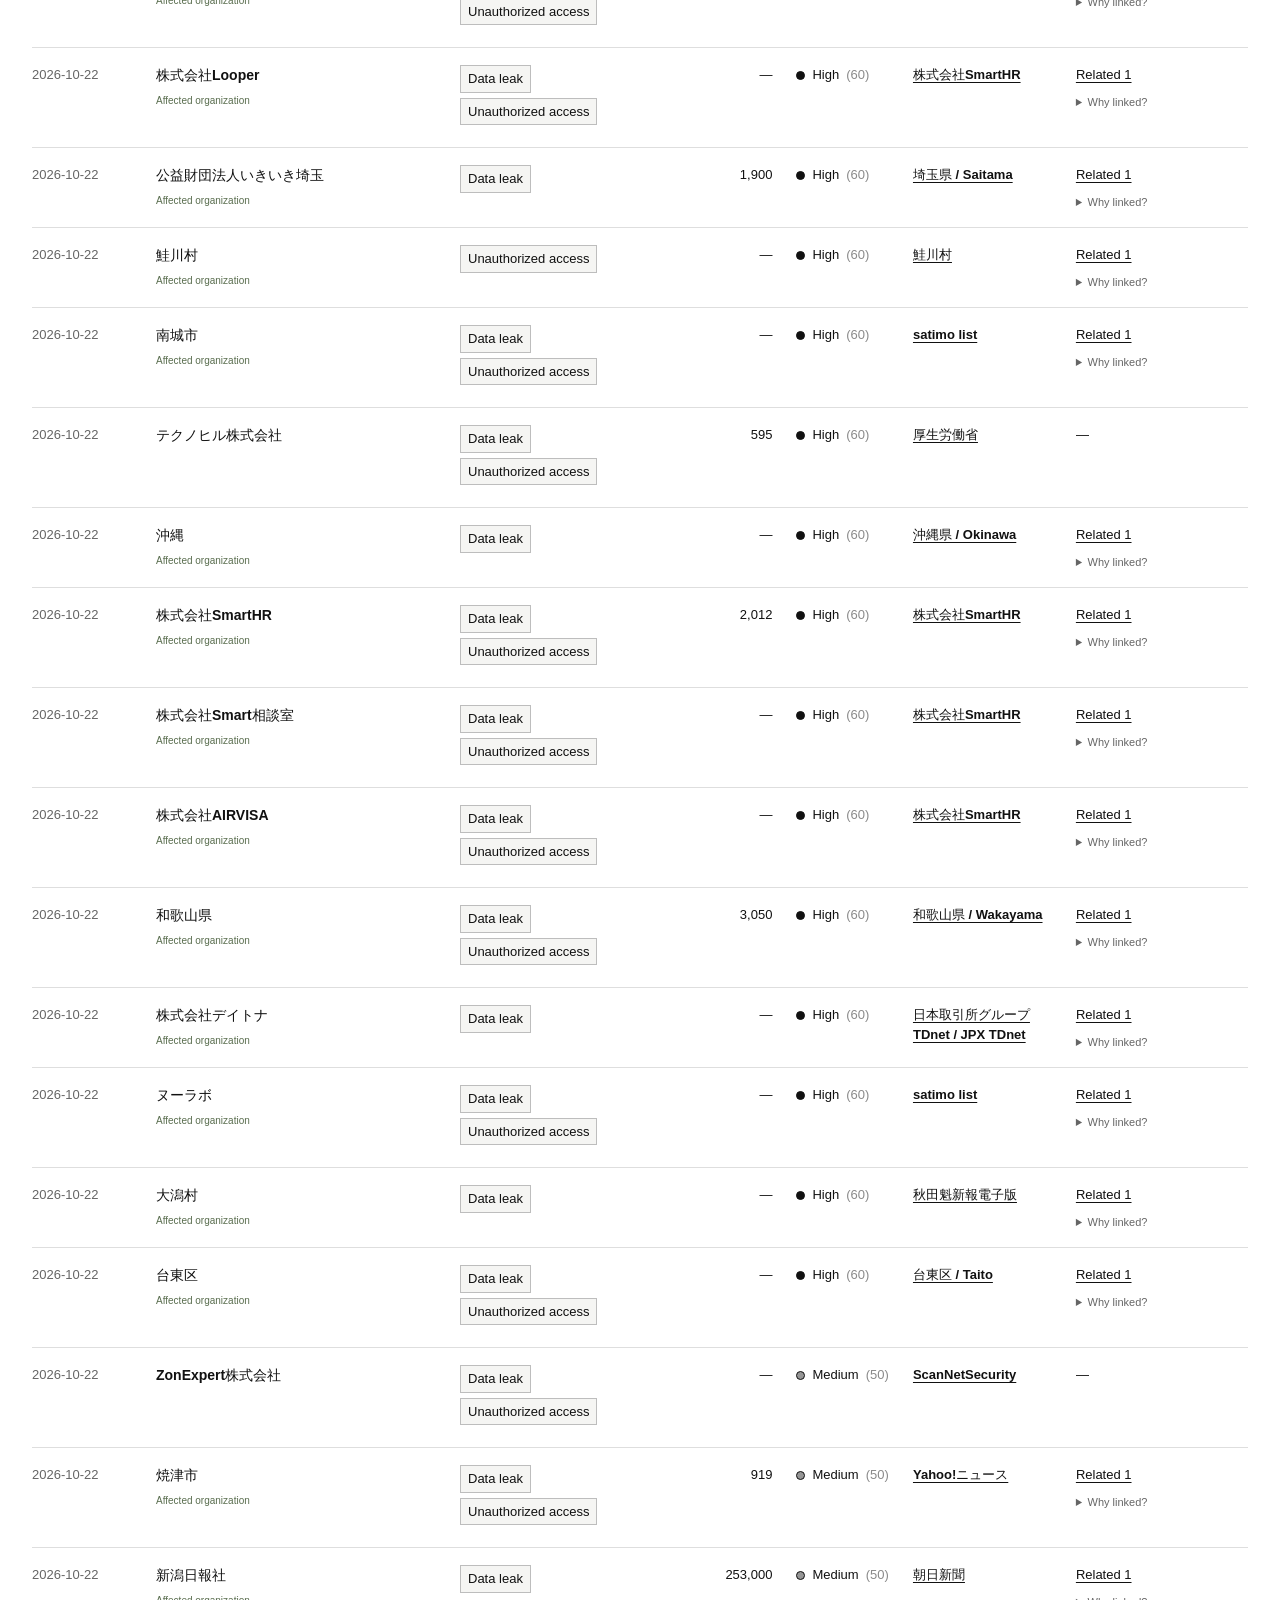
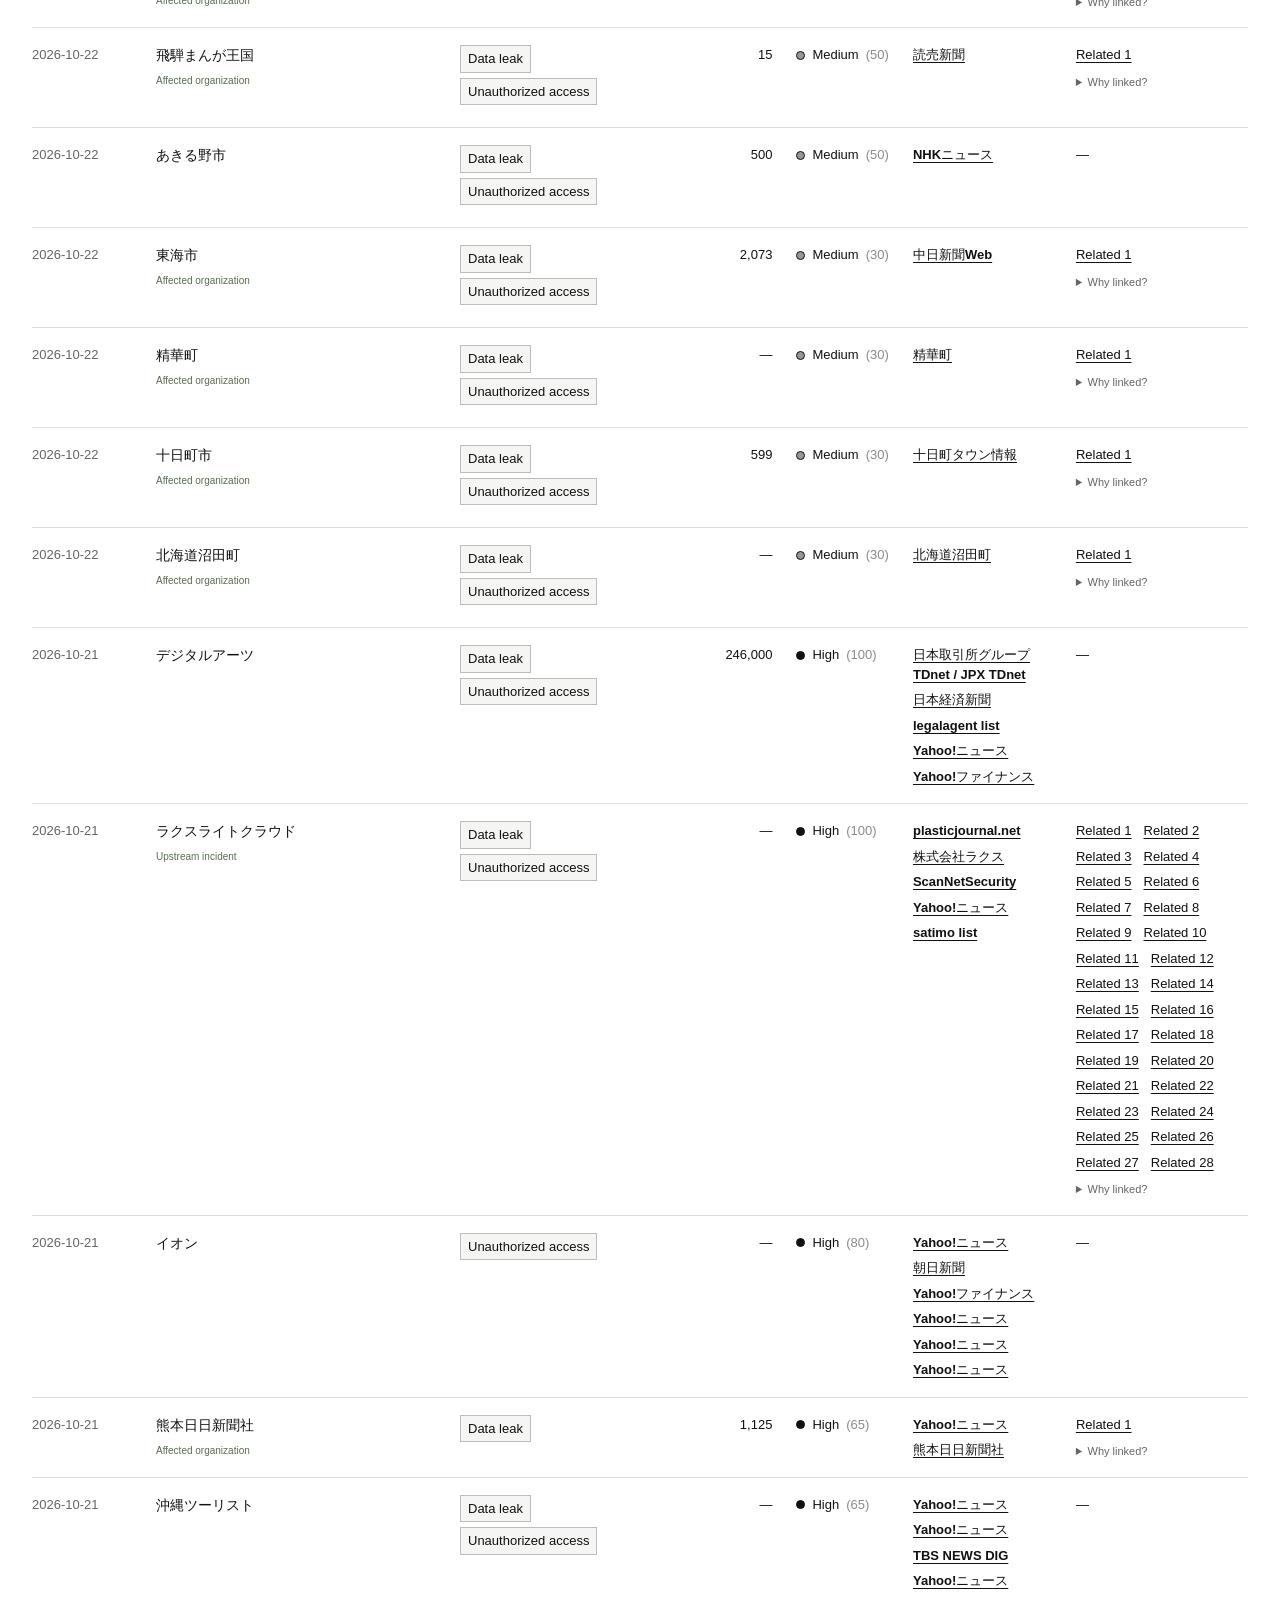
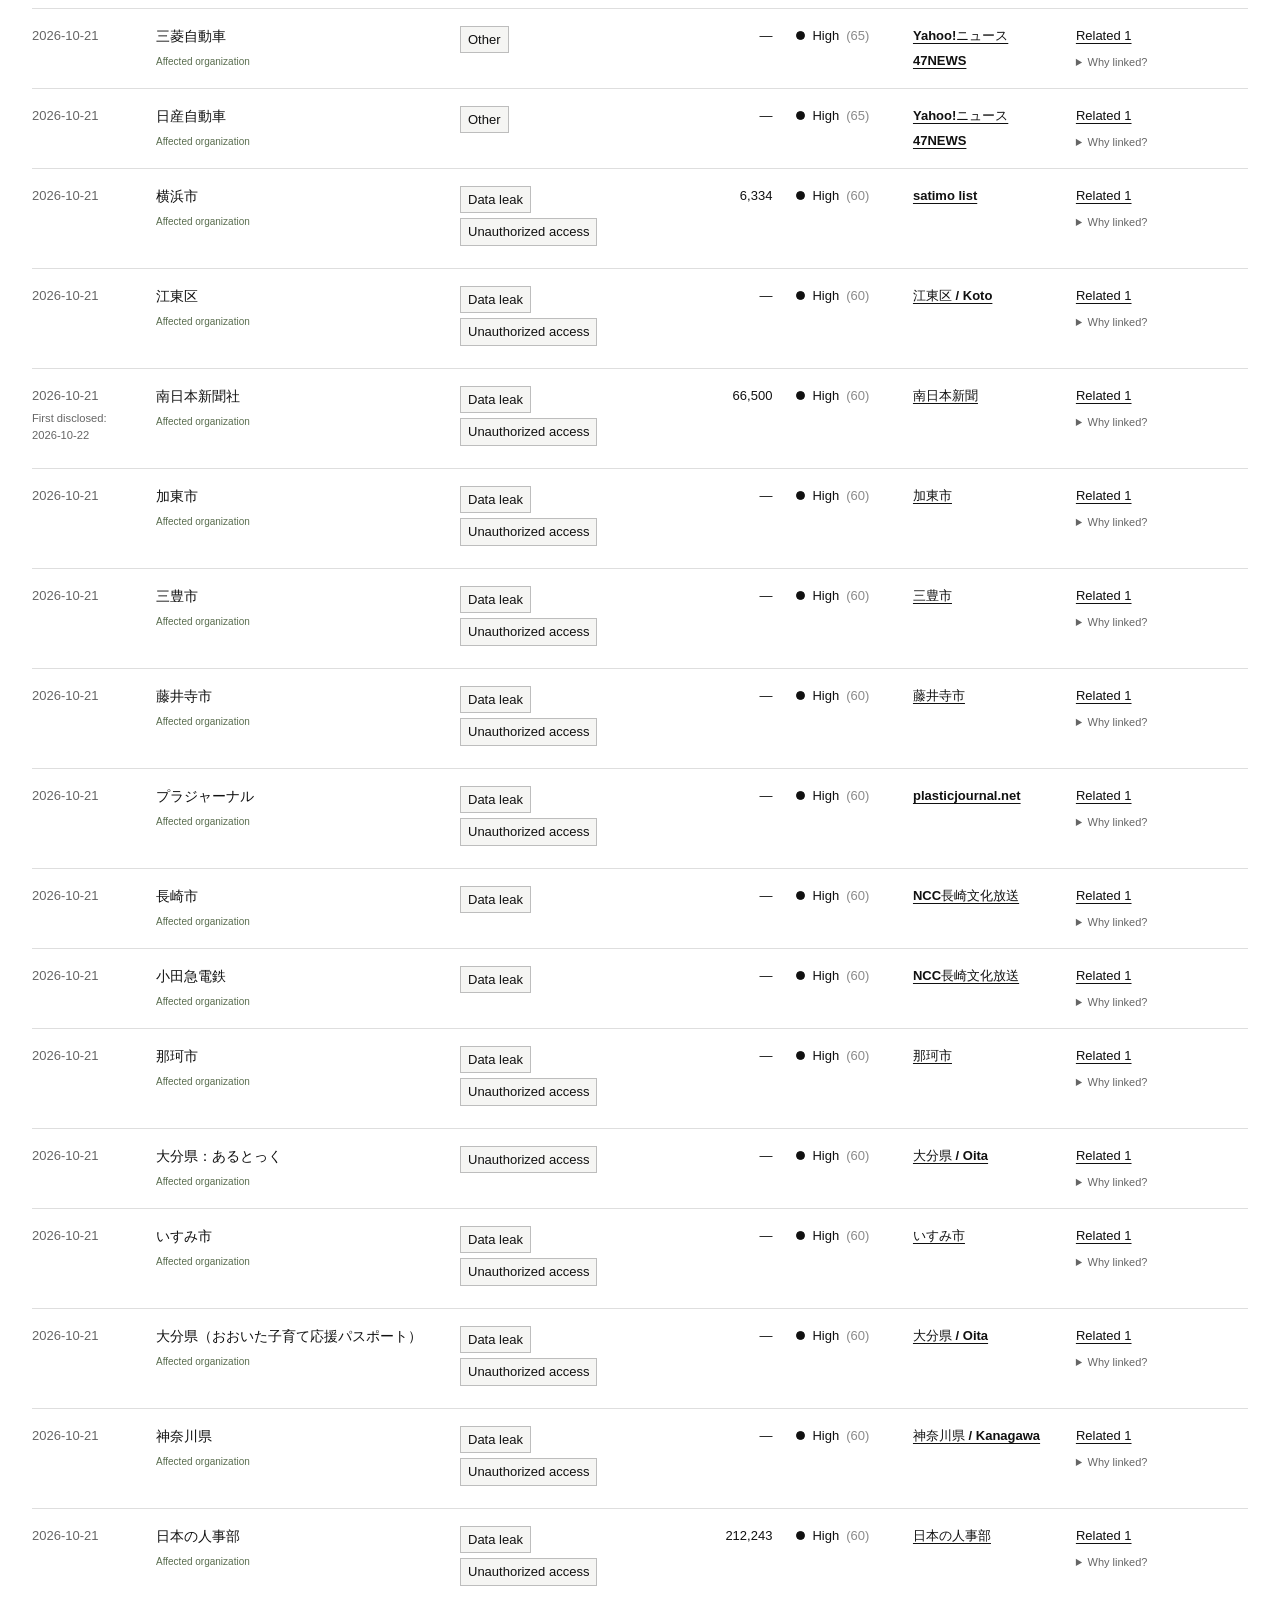
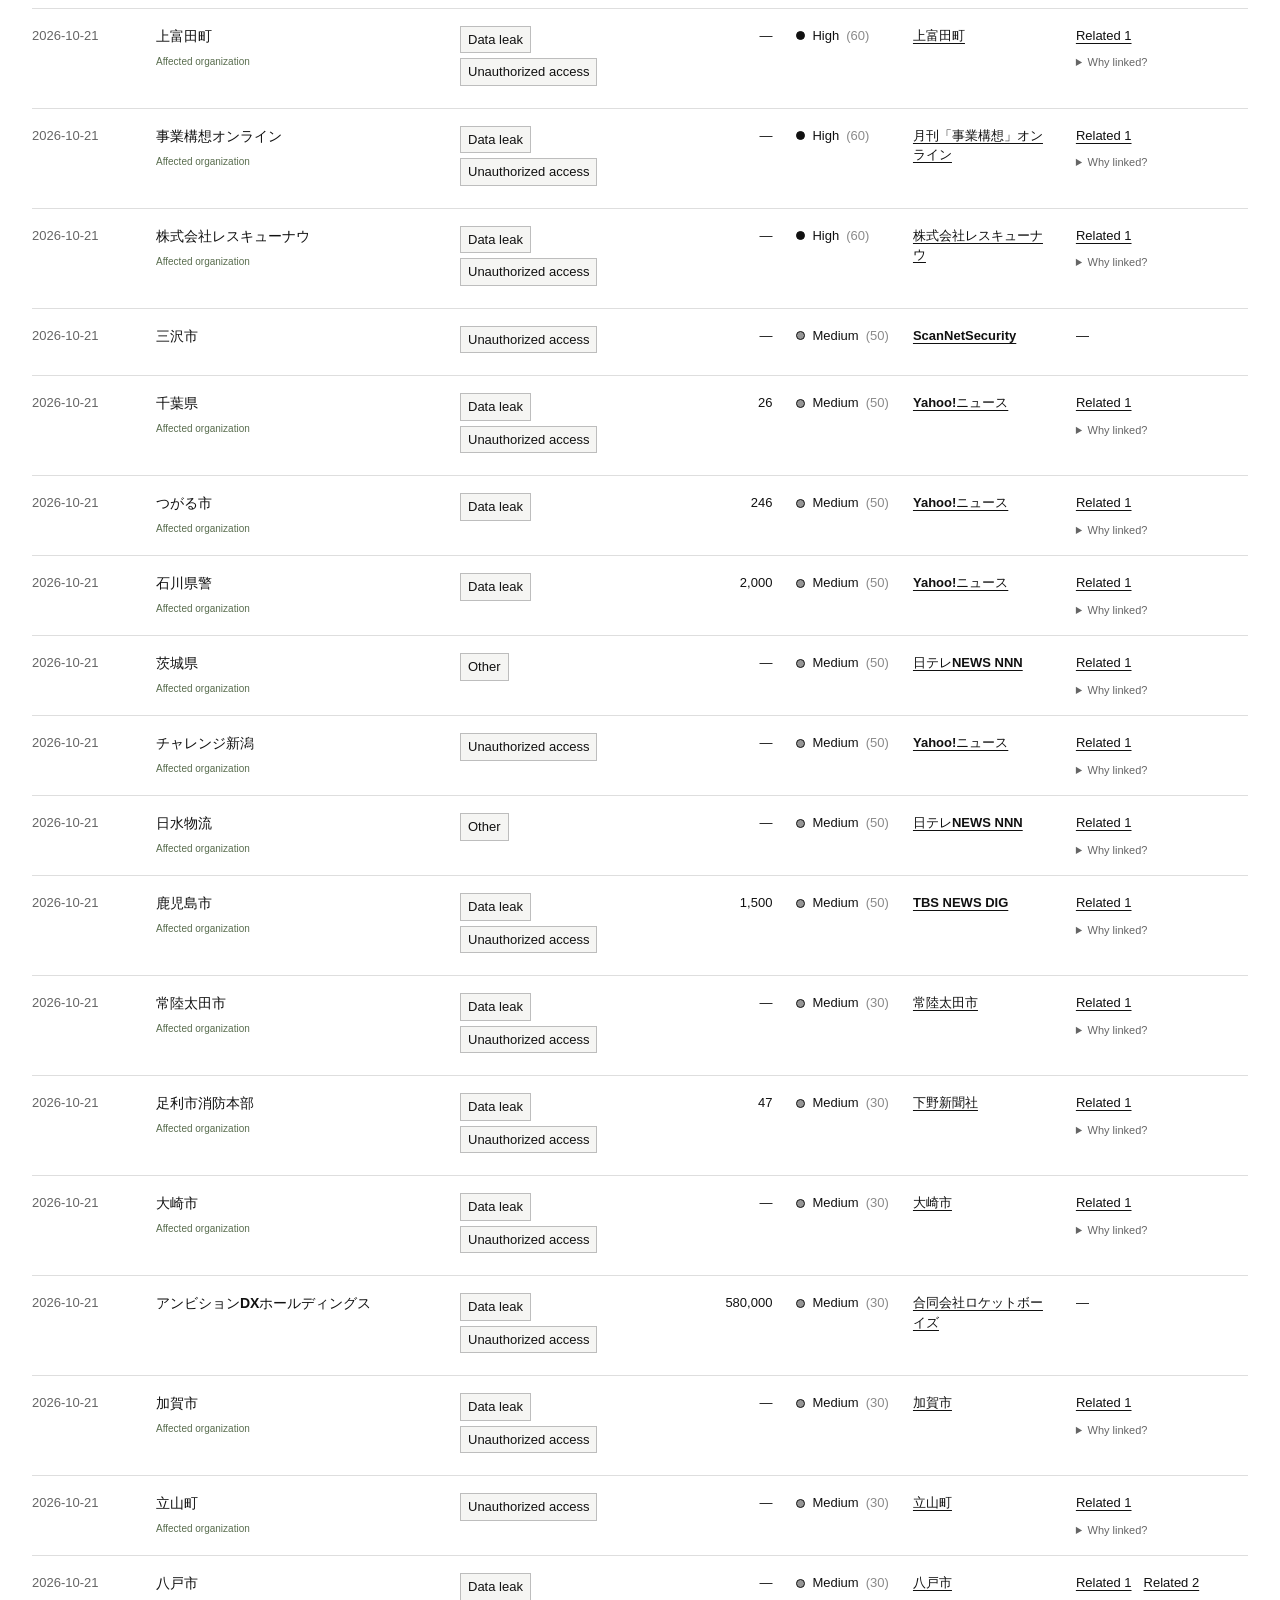
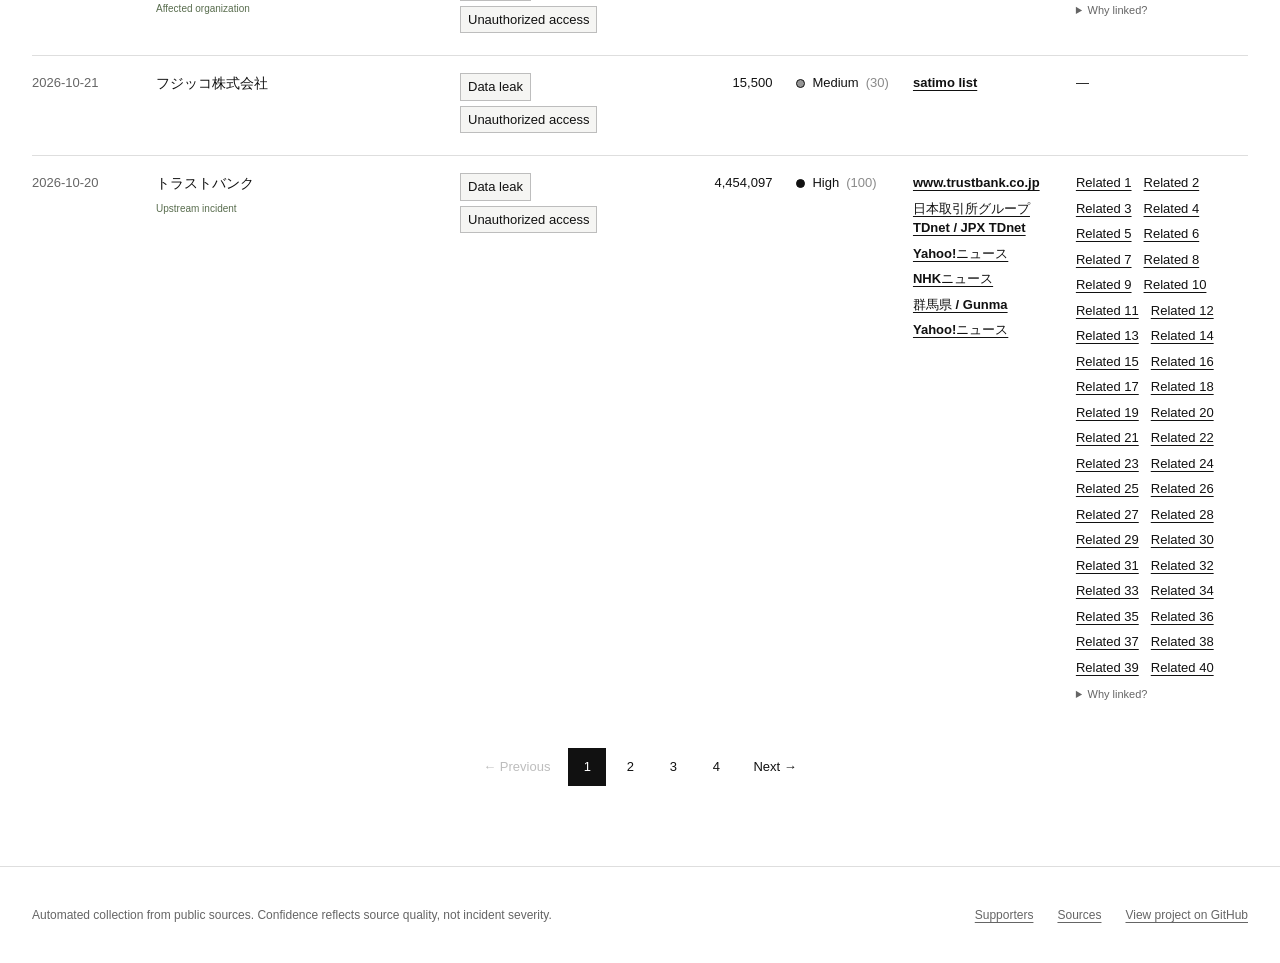
==== commit 4958aa5b: "Place source limit before confidence disclaimer" ====
--- a/index.html
+++ b/index.html
@@ -46,8 +46,8 @@
           <h1 id="page-title" data-i18n="title">Cyber incidents in Japan</h1>
           <p class="lede" data-i18n="description">Publicly reported cybersecurity incidents affecting Japanese organizations, collected from news, security publications, and official notices.</p>
           <p class="disclaimer" data-i18n="disclaimer">This index is collected automatically and analyzed with AI. It may contain omissions or errors and should not be regarded as a complete or authoritative record. Verify details with the linked sources.</p>
+          <p id="source-limit-guide" class="disclaimer" data-i18n="sourceLimitDisclaimer">To help maintain source quality, source collection is capped at 6 confirmed sources per incident. Older records may retain additional sources.</p>
           <p id="confidence-guide" class="disclaimer" data-i18n="confidenceDisclaimer">Confidence is a source-based score, not incident severity, an AI certainty rating, or a probability of accuracy. The highest source tier sets the base: official/government 60, news/security press 50, aggregator 35, other 30, and social media 10 (no sources: 0). Each additional distinct non-social domain adds 15 points, capped at 100; search/news wrapper URLs use the recorded outlet name instead. High: 60–100; Medium: 30–59; Low: 0–29. Tiers are assigned automatically from domains, outlet names and notice-style titles/URLs and may be misclassified. Different domains can repeat the same report, so higher scores do not guarantee independent confirmation. Even 100 does not mean 100% accuracy. Verify the linked sources.</p>
-          <p id="source-limit-guide" class="disclaimer" data-i18n="sourceLimitDisclaimer">To help maintain source quality, source collection is capped at 6 confirmed sources per incident. Older records may retain additional sources.</p>
           <p id="date-guide" class="disclaimer" data-i18n="dateDisclaimer">Date shows the incident date, or the reported date when the incident date is unavailable.</p>
         </div>
         <div class="overview-panel">
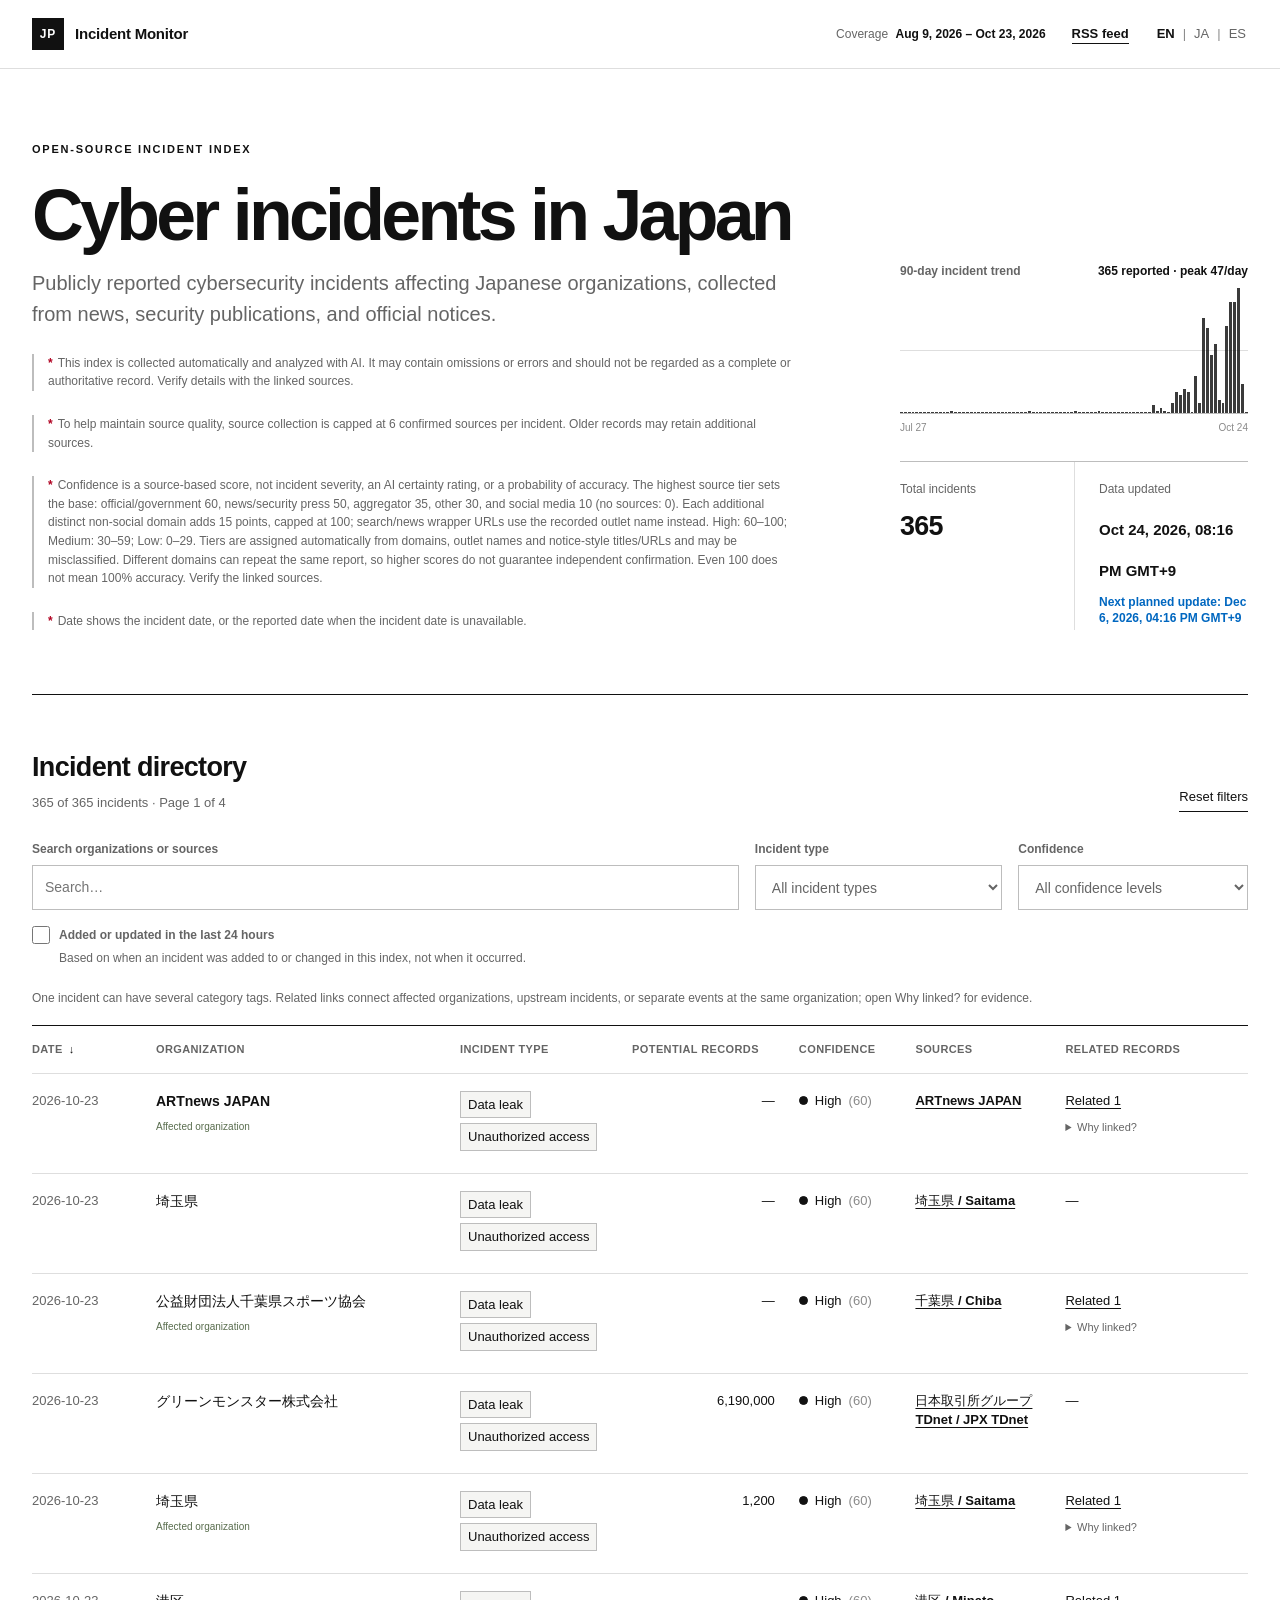
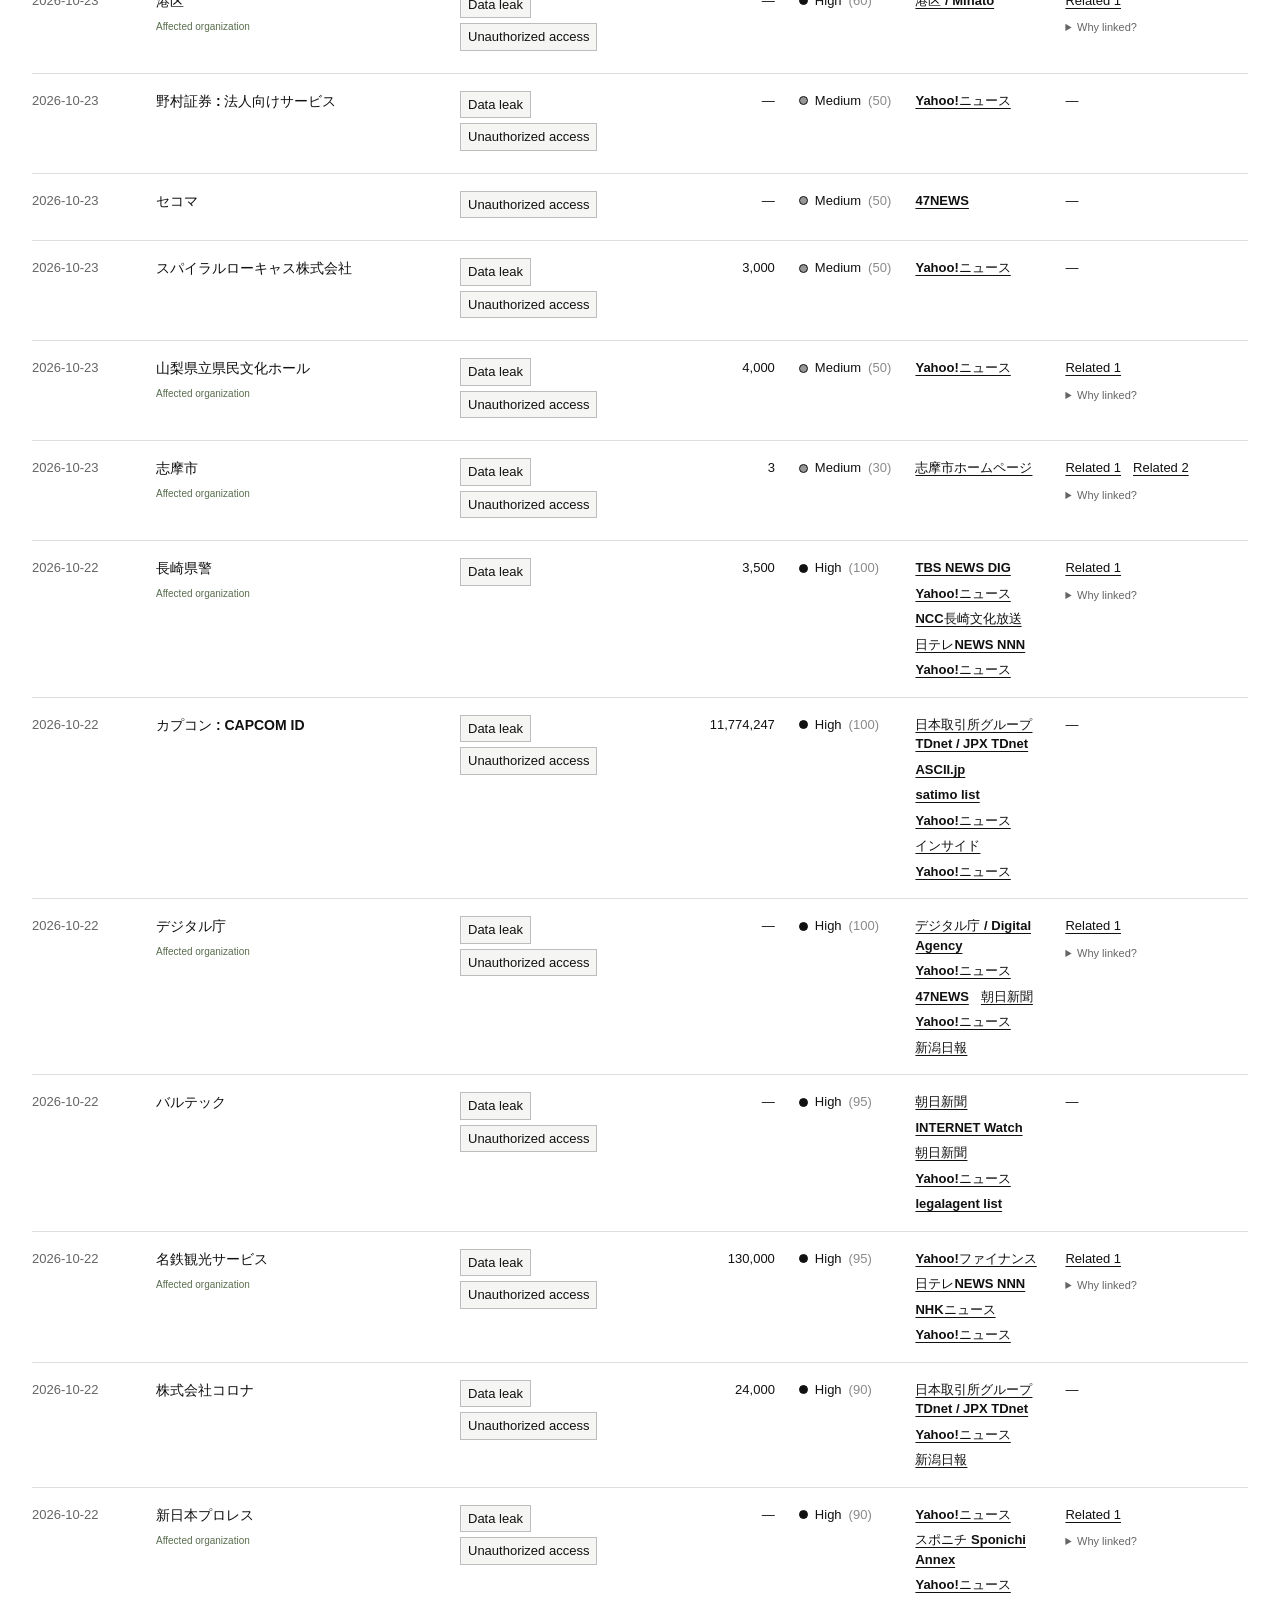
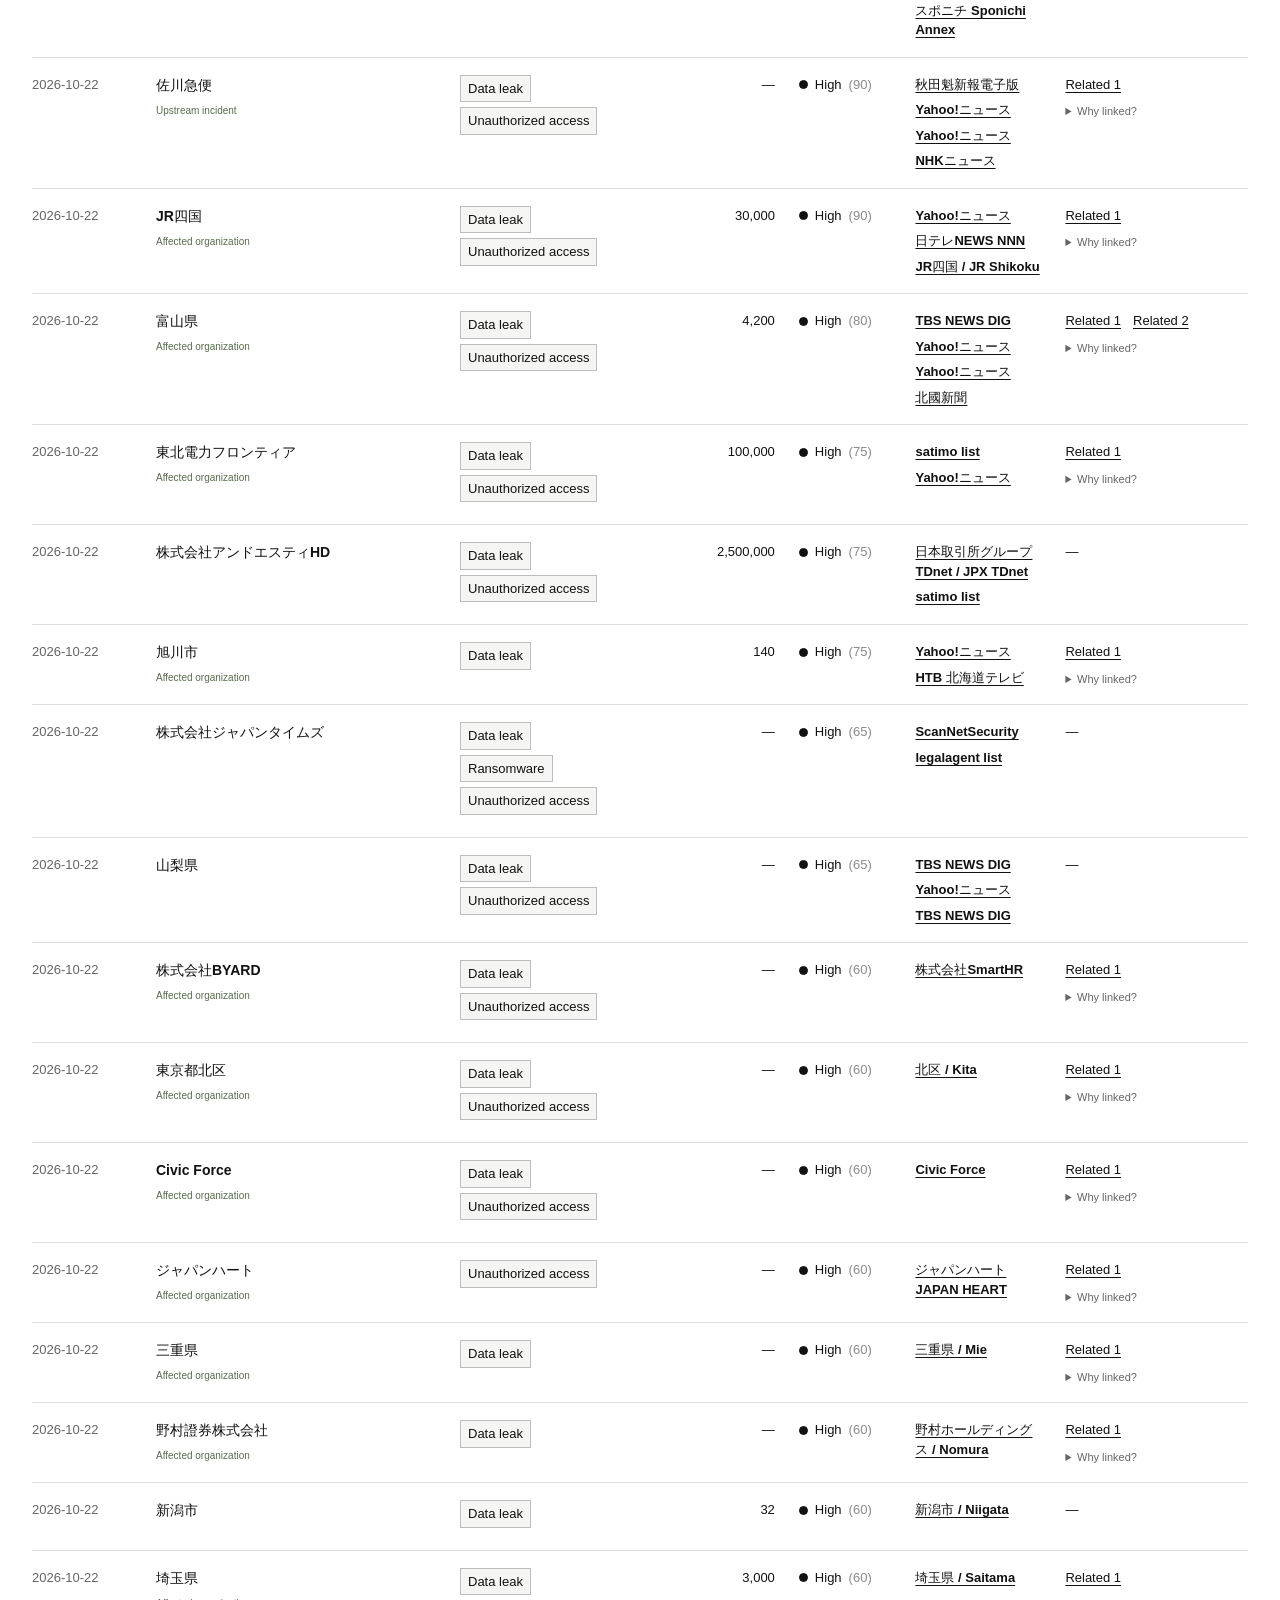
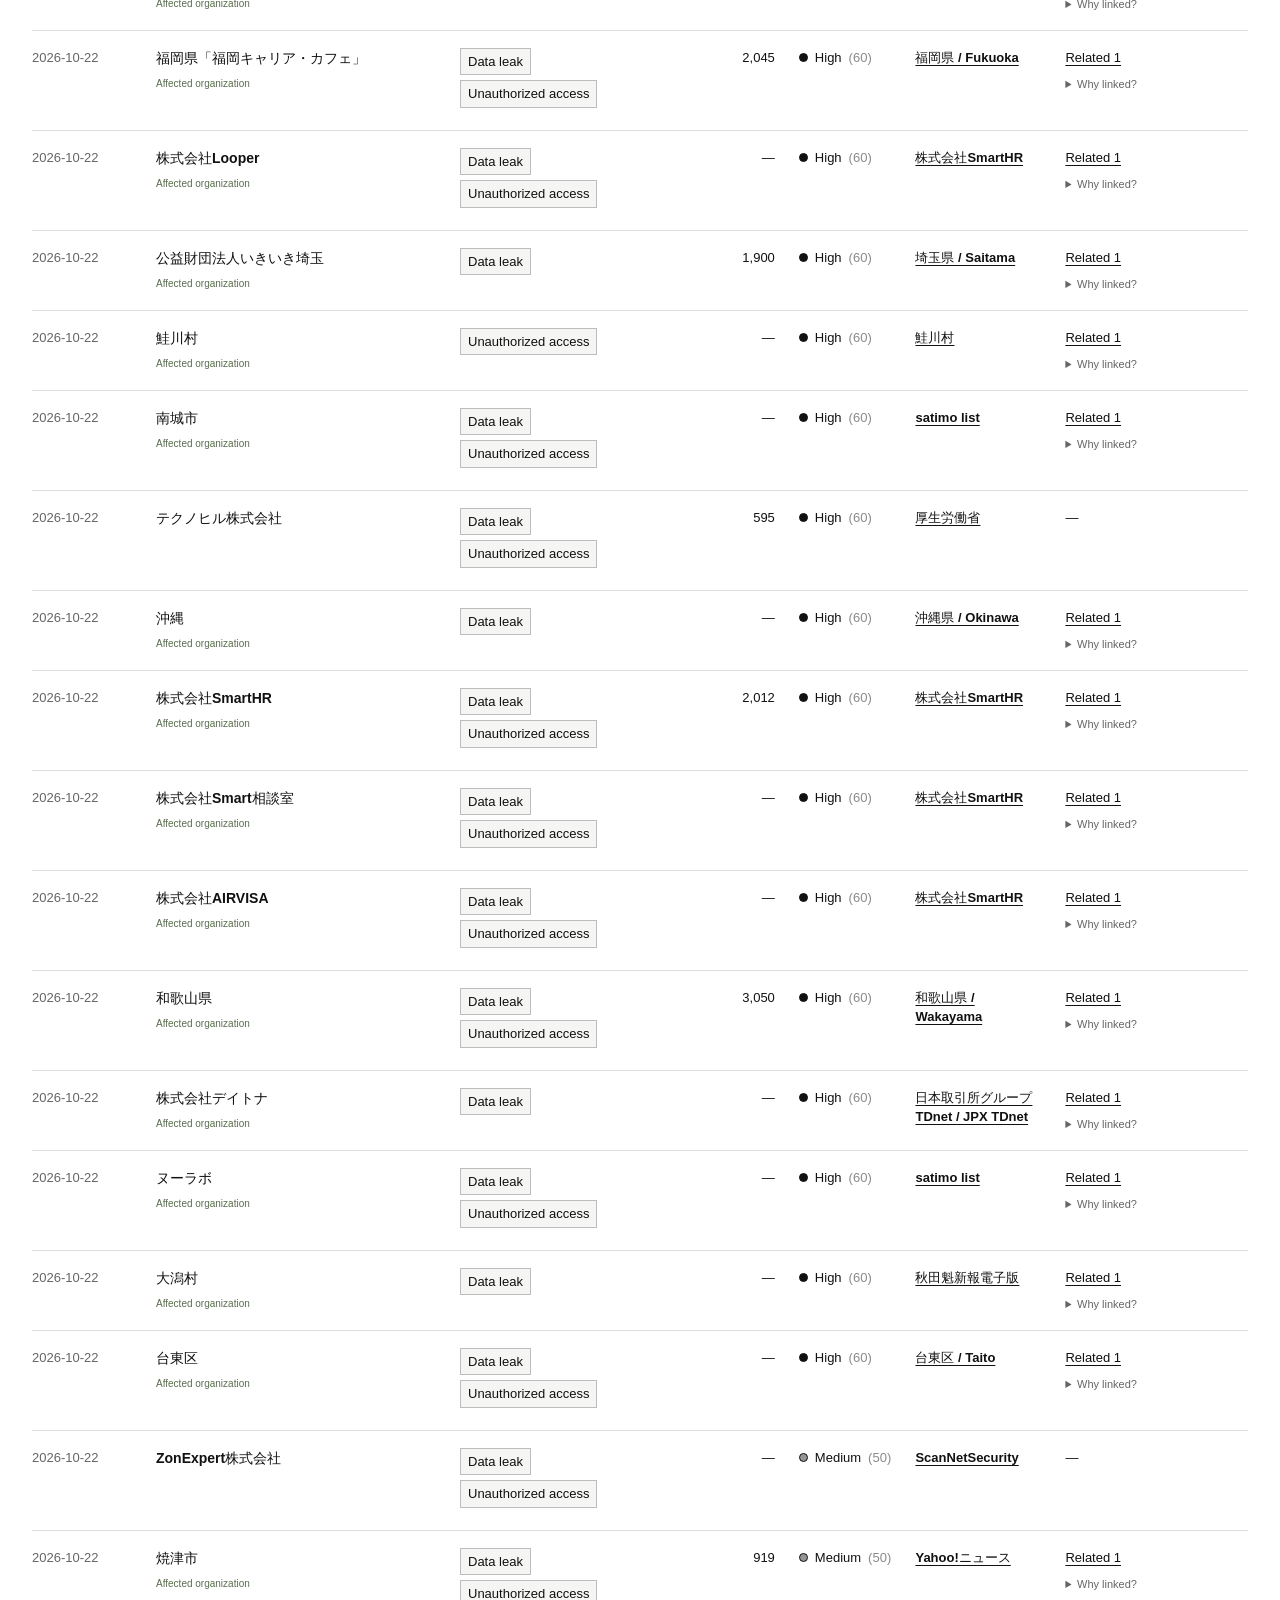
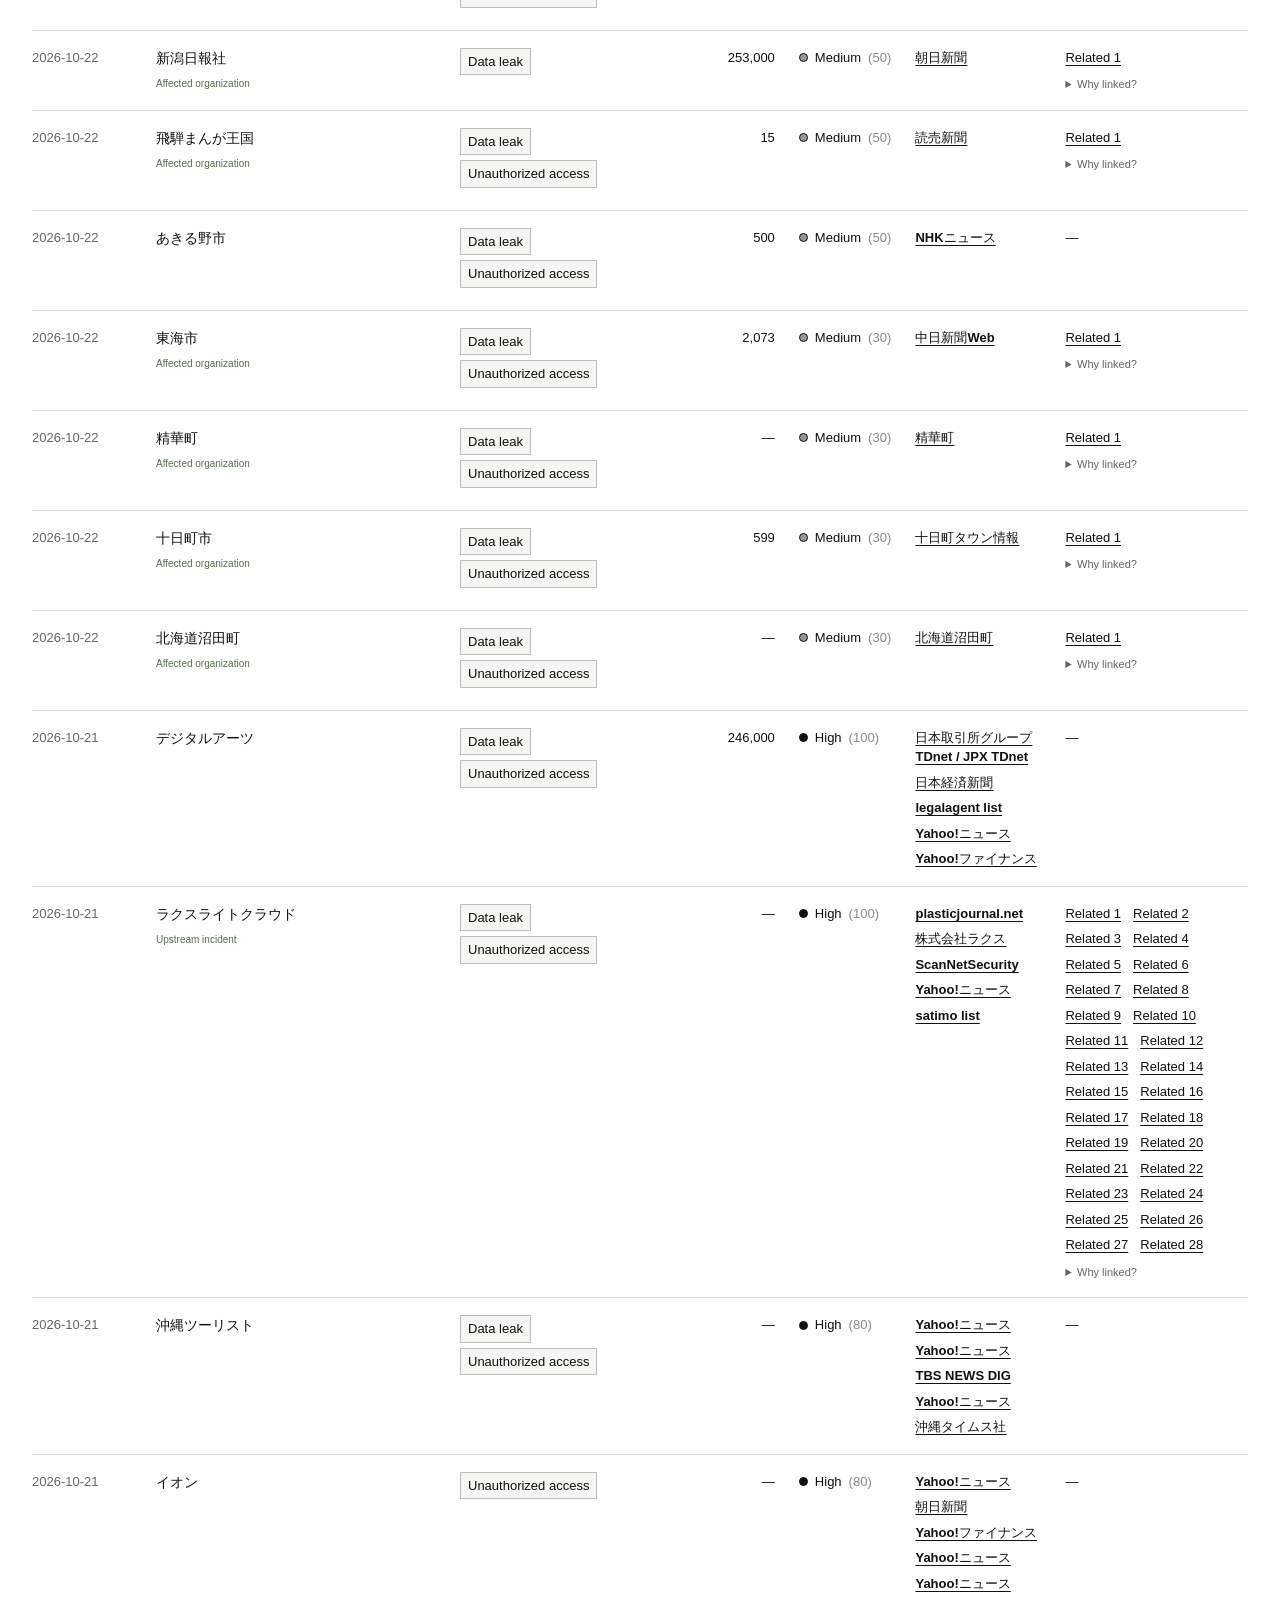
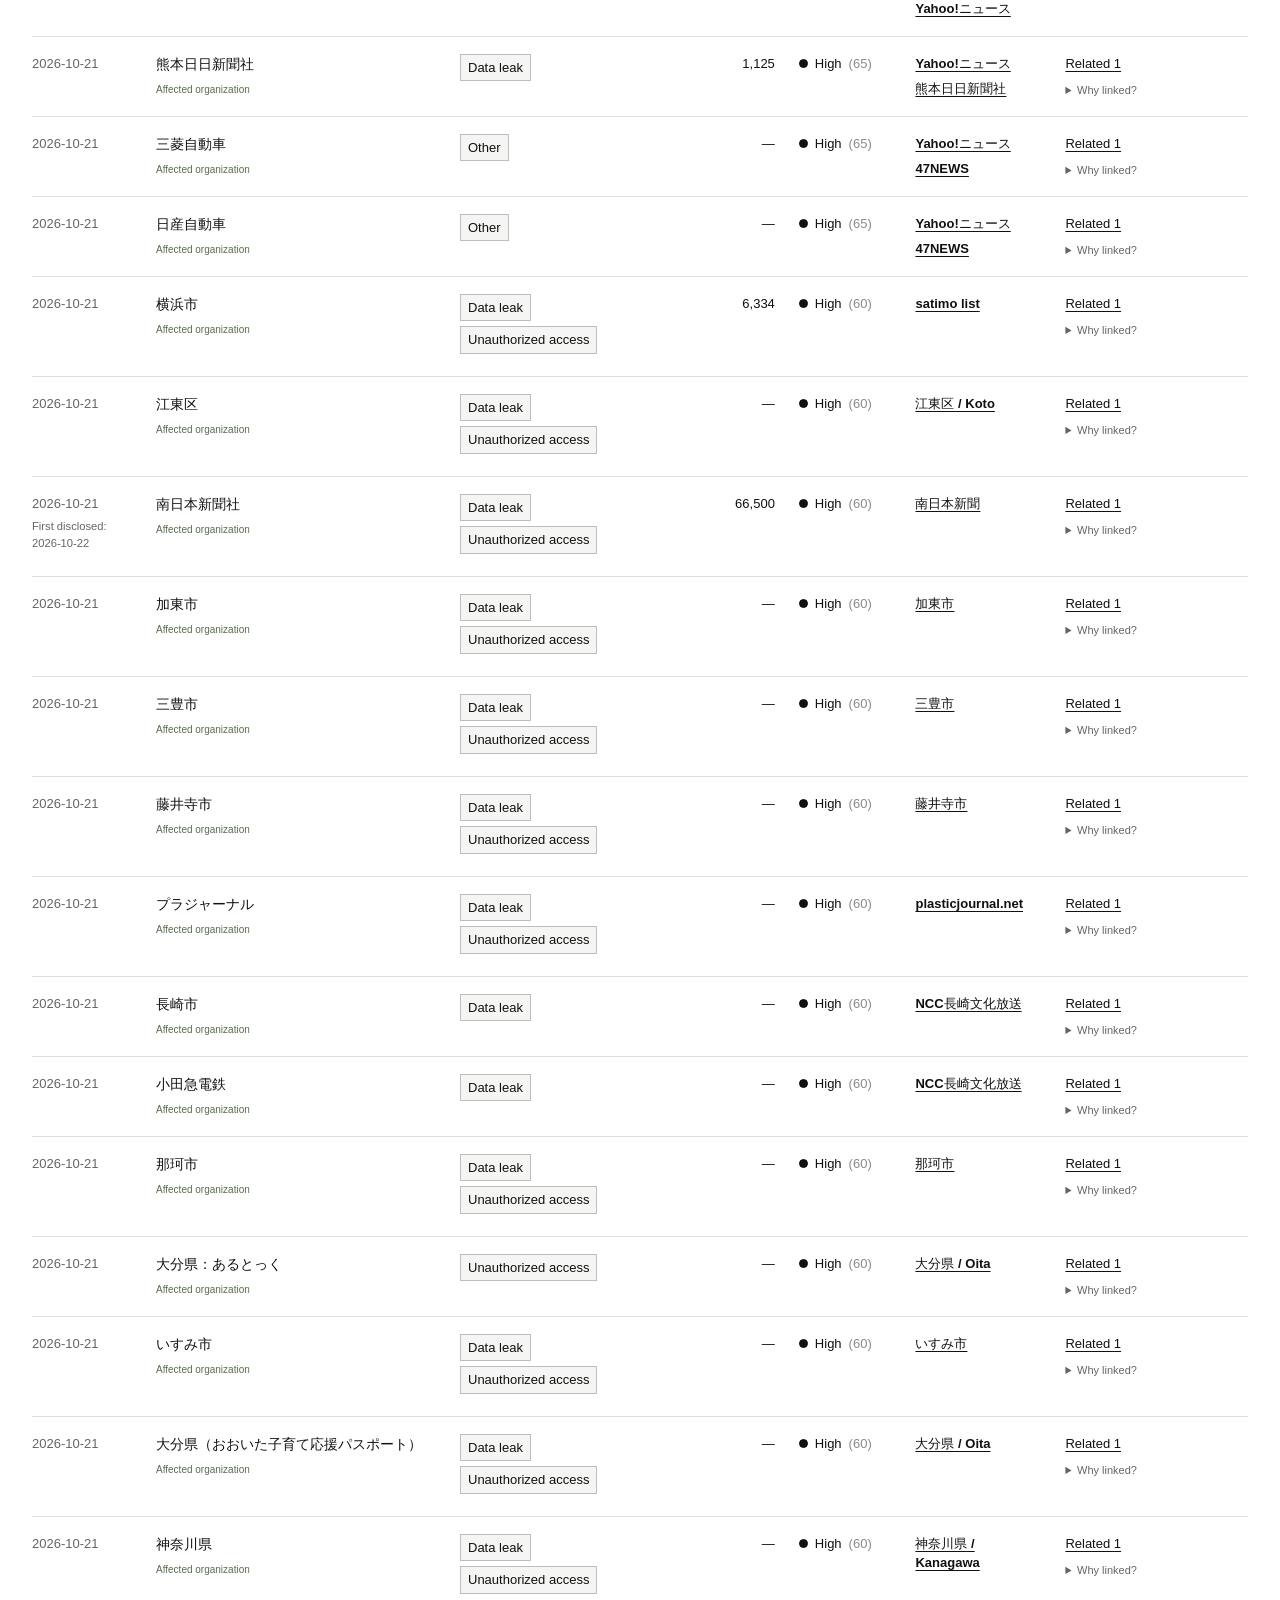
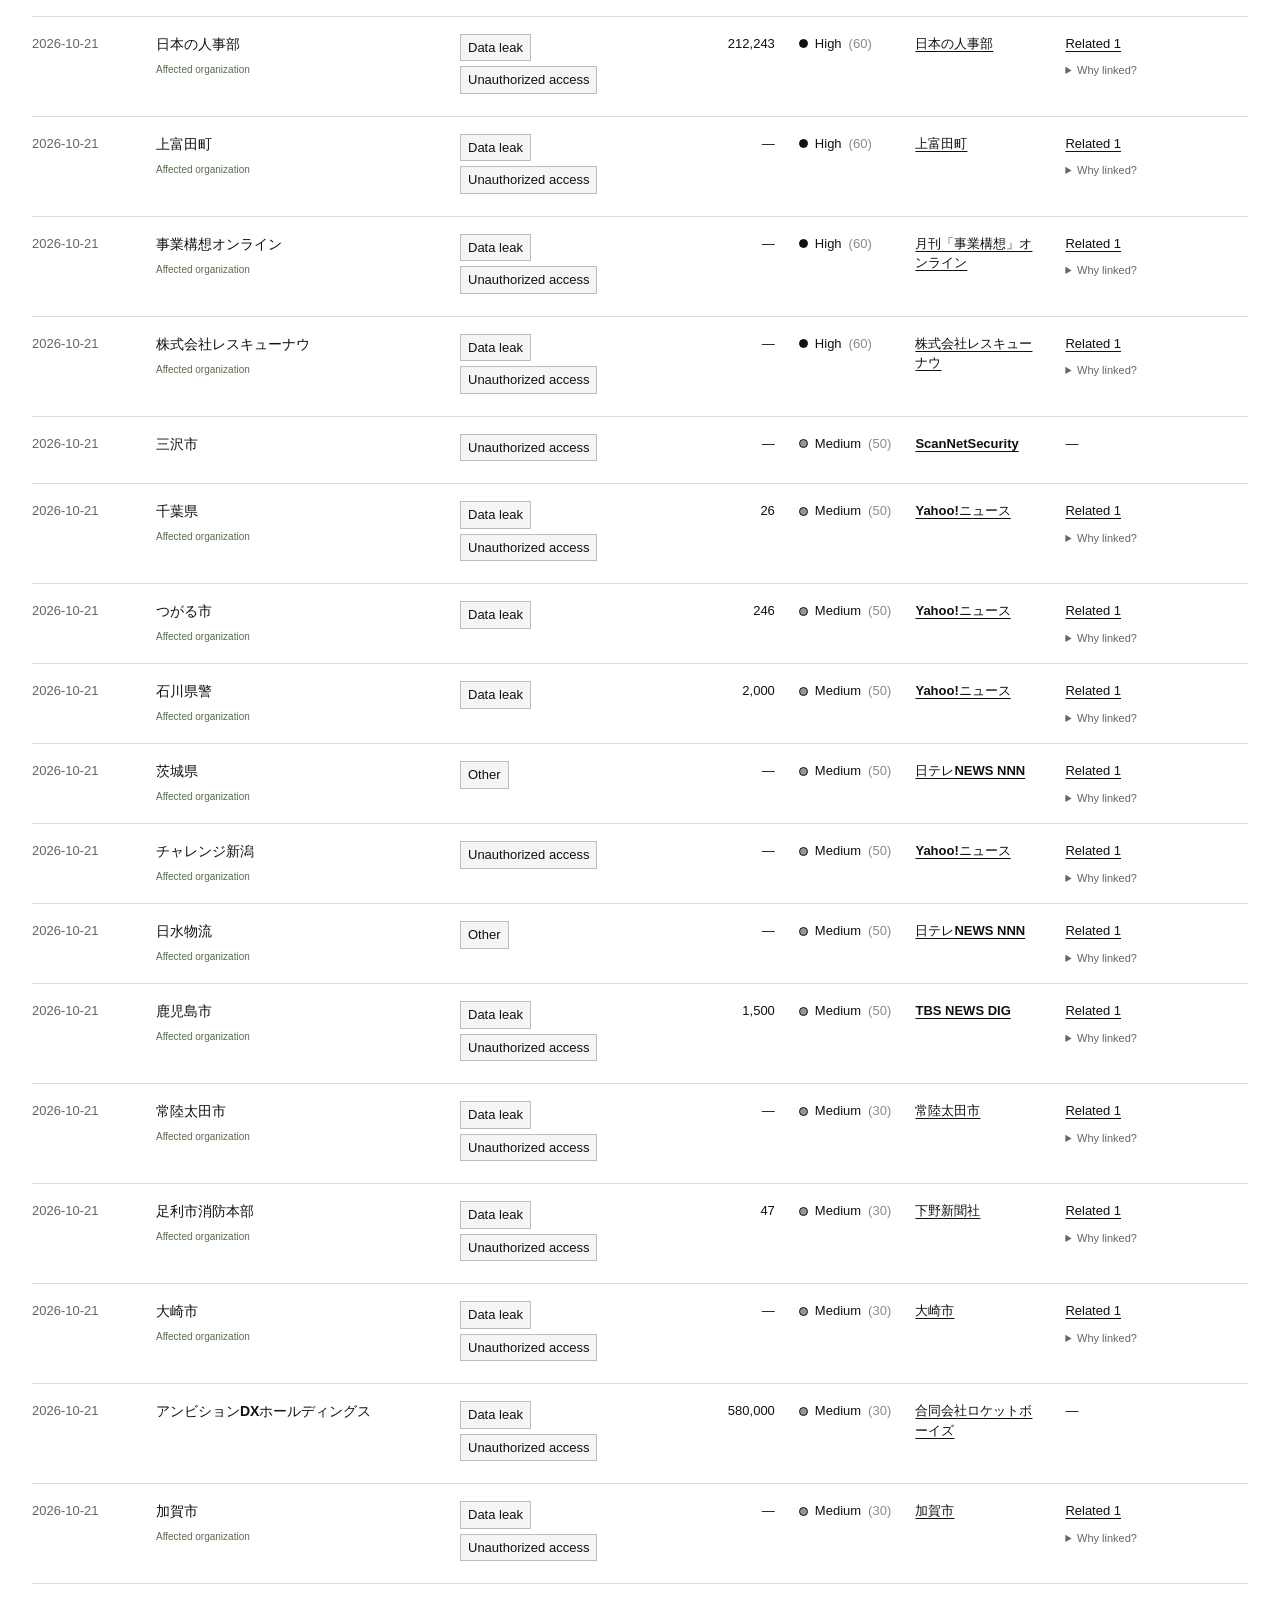
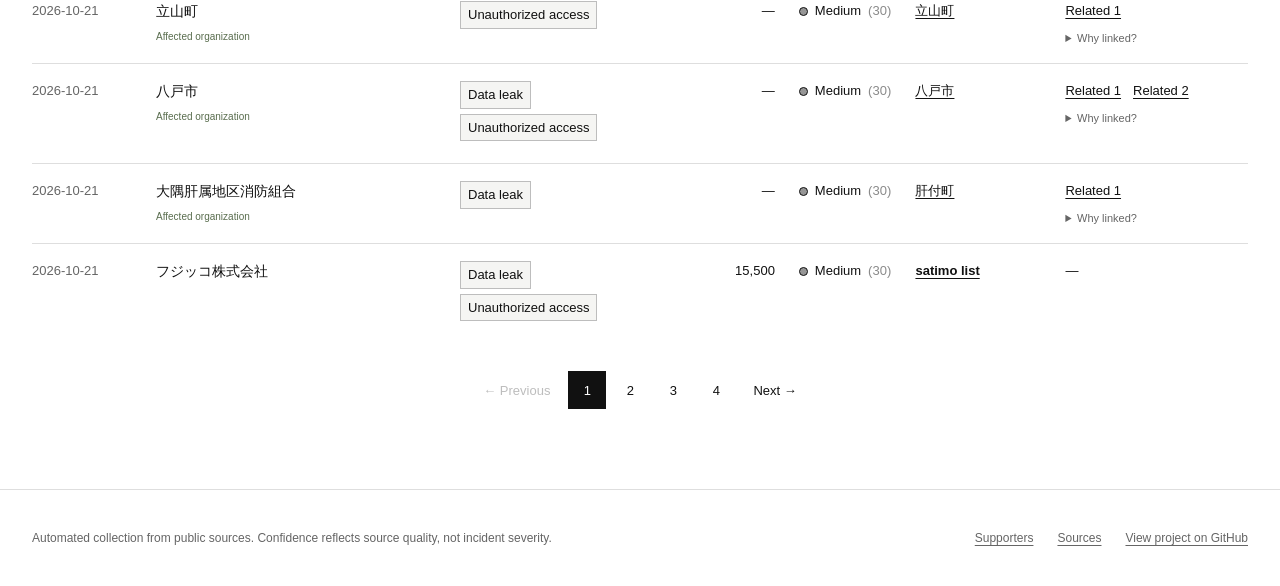
==== commit 54100971: "Filter public incidents by additions and updates in the last 24 hours" ====
--- a/index.html
+++ b/index.html
@@ -15,7 +15,7 @@
   <meta name="description" content="A continuously updated index of publicly reported cybersecurity incidents affecting organizations in Japan.">
   <title>JP Incident Monitor</title>
   <link rel="alternate" type="application/rss+xml" title="JP Incident Monitor RSS" href="feed.xml">
-  <link rel="stylesheet" href="styles.css?v=20261024-language-buttons">
+  <link rel="stylesheet" href="styles.css?v=20261024-recent">
 </head>
 <body>
   <header class="site-header">
@@ -98,6 +98,13 @@
           <span data-i18n="confidenceLabel">Confidence</span>
           <select id="confidence-filter"></select>
         </label>
+        <div class="recent-filter-field">
+          <label class="recent-filter-label" for="recent-filter">
+            <input id="recent-filter" type="checkbox" aria-describedby="recent-filter-help">
+            <span data-i18n="recentOnly">Added or updated in the last 24 hours</span>
+          </label>
+          <p id="recent-filter-help" data-i18n="recentHelp">Based on when an incident was added to or changed in this index, not when it occurred.</p>
+        </div>
       </div>
 
       <p class="linkage-guide" data-i18n="linkageGuide">One incident can have several category tags. Open “Why linked?” for relationship evidence.</p>
@@ -141,6 +148,6 @@
     </div>
   </footer>
 
-  <script src="app.js?v=20261024-source-limit" defer></script>
+  <script src="app.js?v=20261024-recent" defer></script>
 </body>
 </html>
--- a/styles.css
+++ b/styles.css
@@ -157,6 +157,12 @@
   font-weight: 400;
 }
 .filters input:focus, .filters select:focus { border-color: var(--ink); box-shadow: 0 0 0 1px var(--ink); }
+
+.recent-filter-field { grid-column: 1 / -1; }
+.filters .recent-filter-label { display: flex; align-items: center; gap: 9px; cursor: pointer; width: fit-content; }
+.filters .recent-filter-label input { width: 18px; height: 18px; min-height: 0; margin: 0; padding: 0; flex: 0 0 18px; accent-color: var(--ink); }
+.filters .recent-filter-label input:focus-visible { outline: 2px solid var(--ink); outline-offset: 3px; }
+#recent-filter-help { margin: 5px 0 0 27px; color: var(--muted); font-size: 12px; }
 
 .table-frame { position: relative; border-top: 1px solid var(--ink); overflow-x: auto; }
 table { width: 100%; min-width: 980px; border-collapse: collapse; font-size: 13px; }
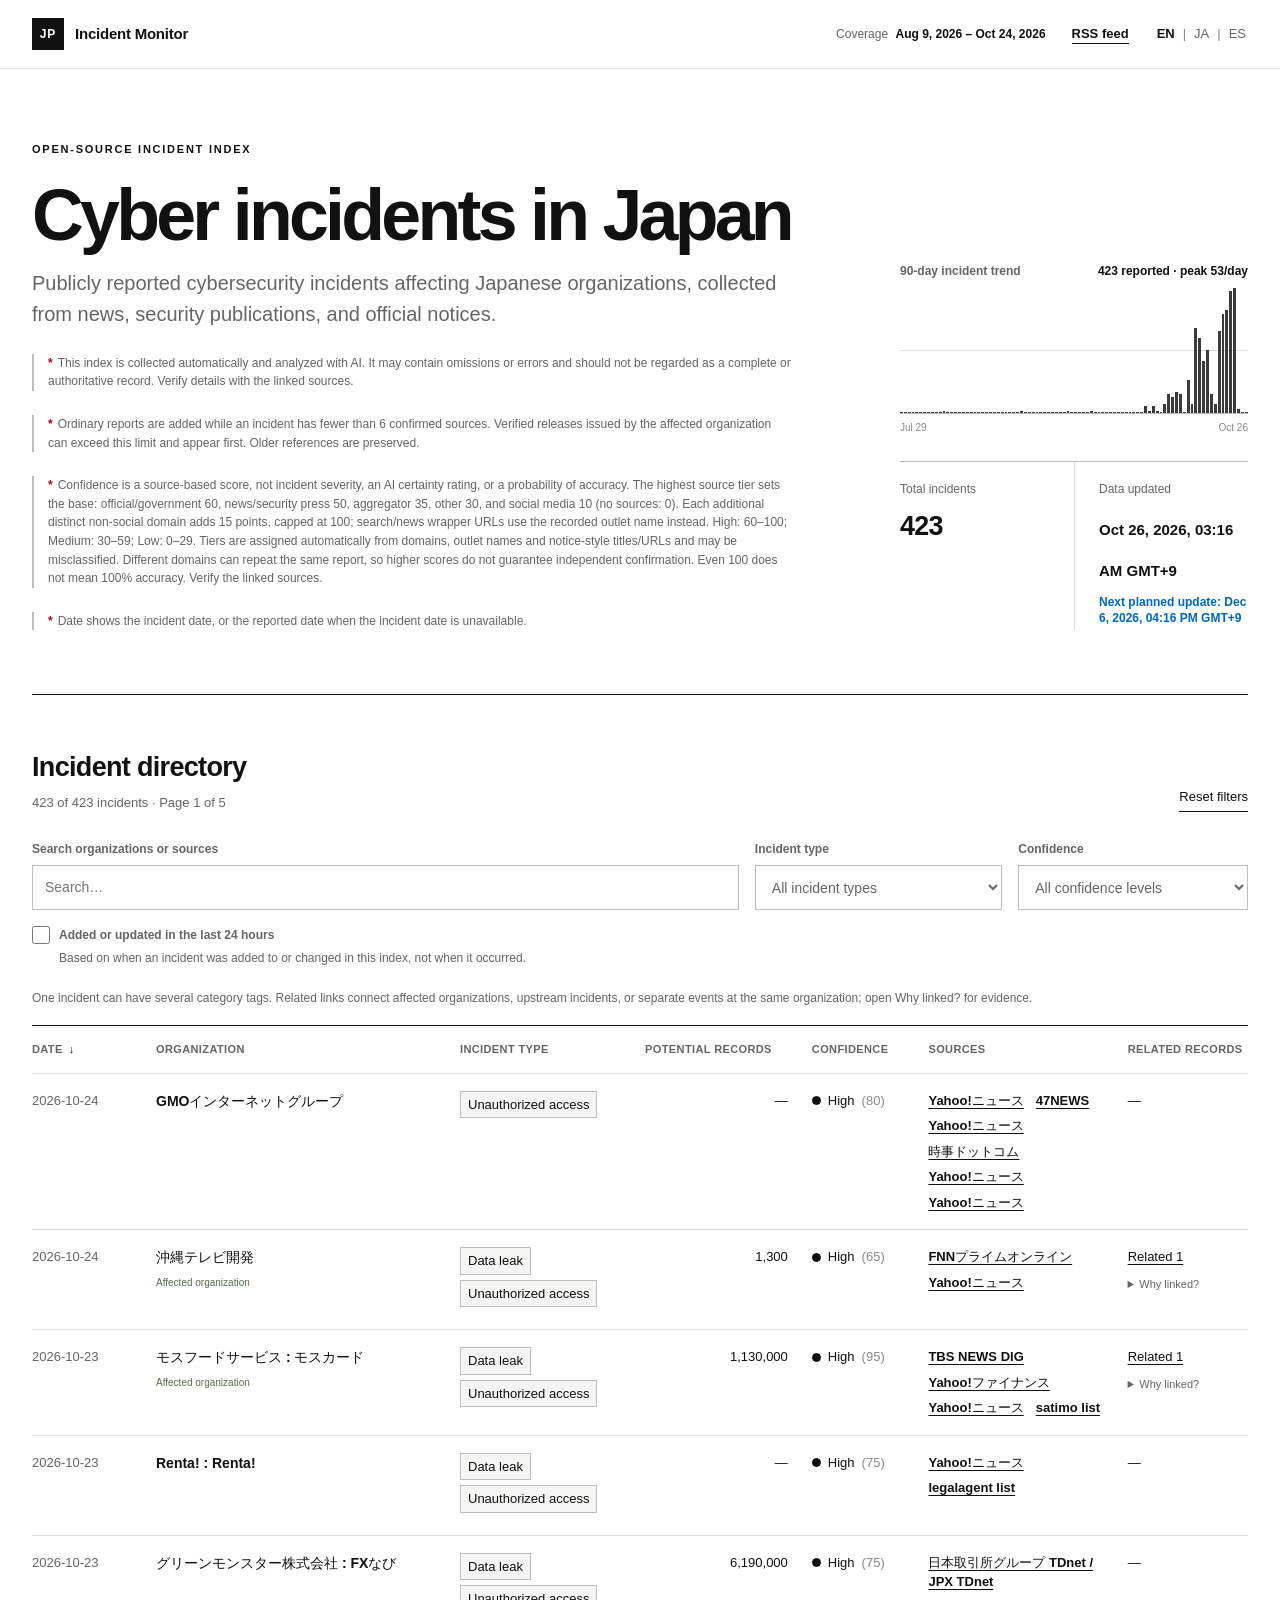
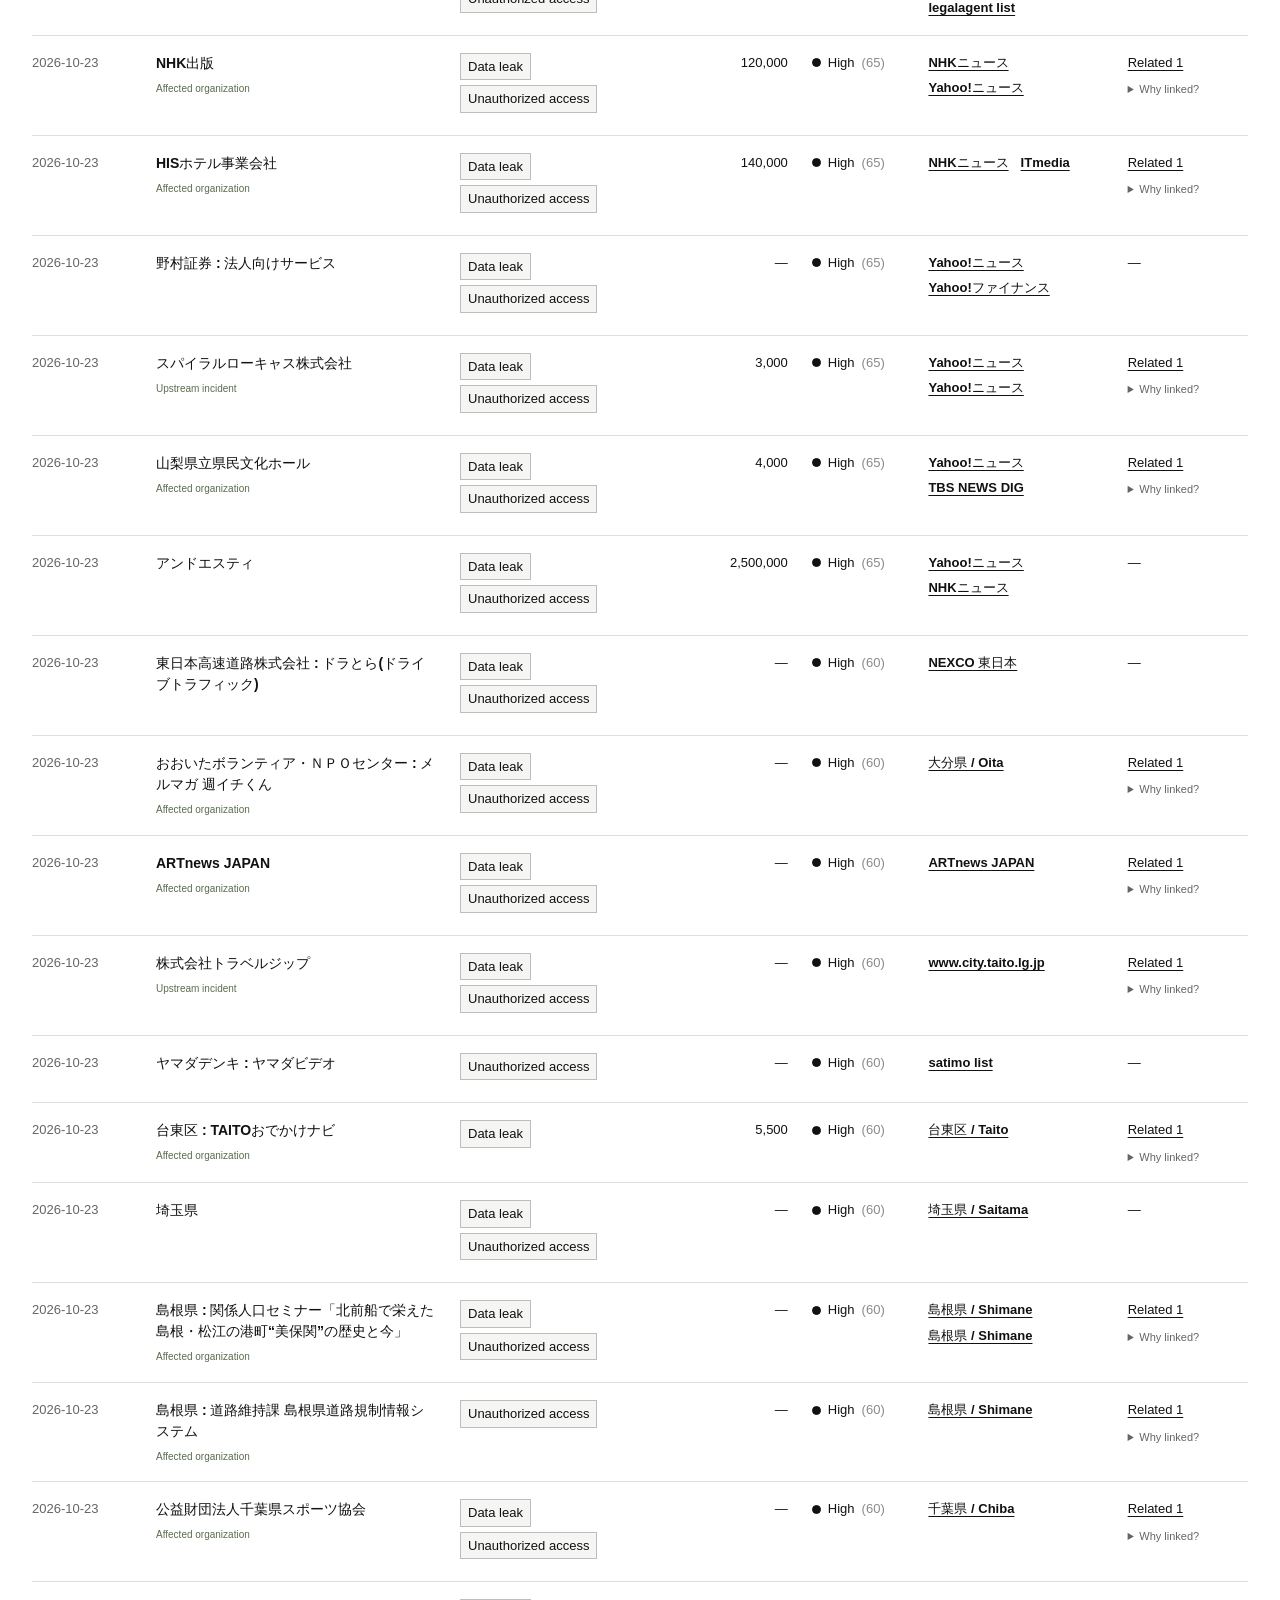
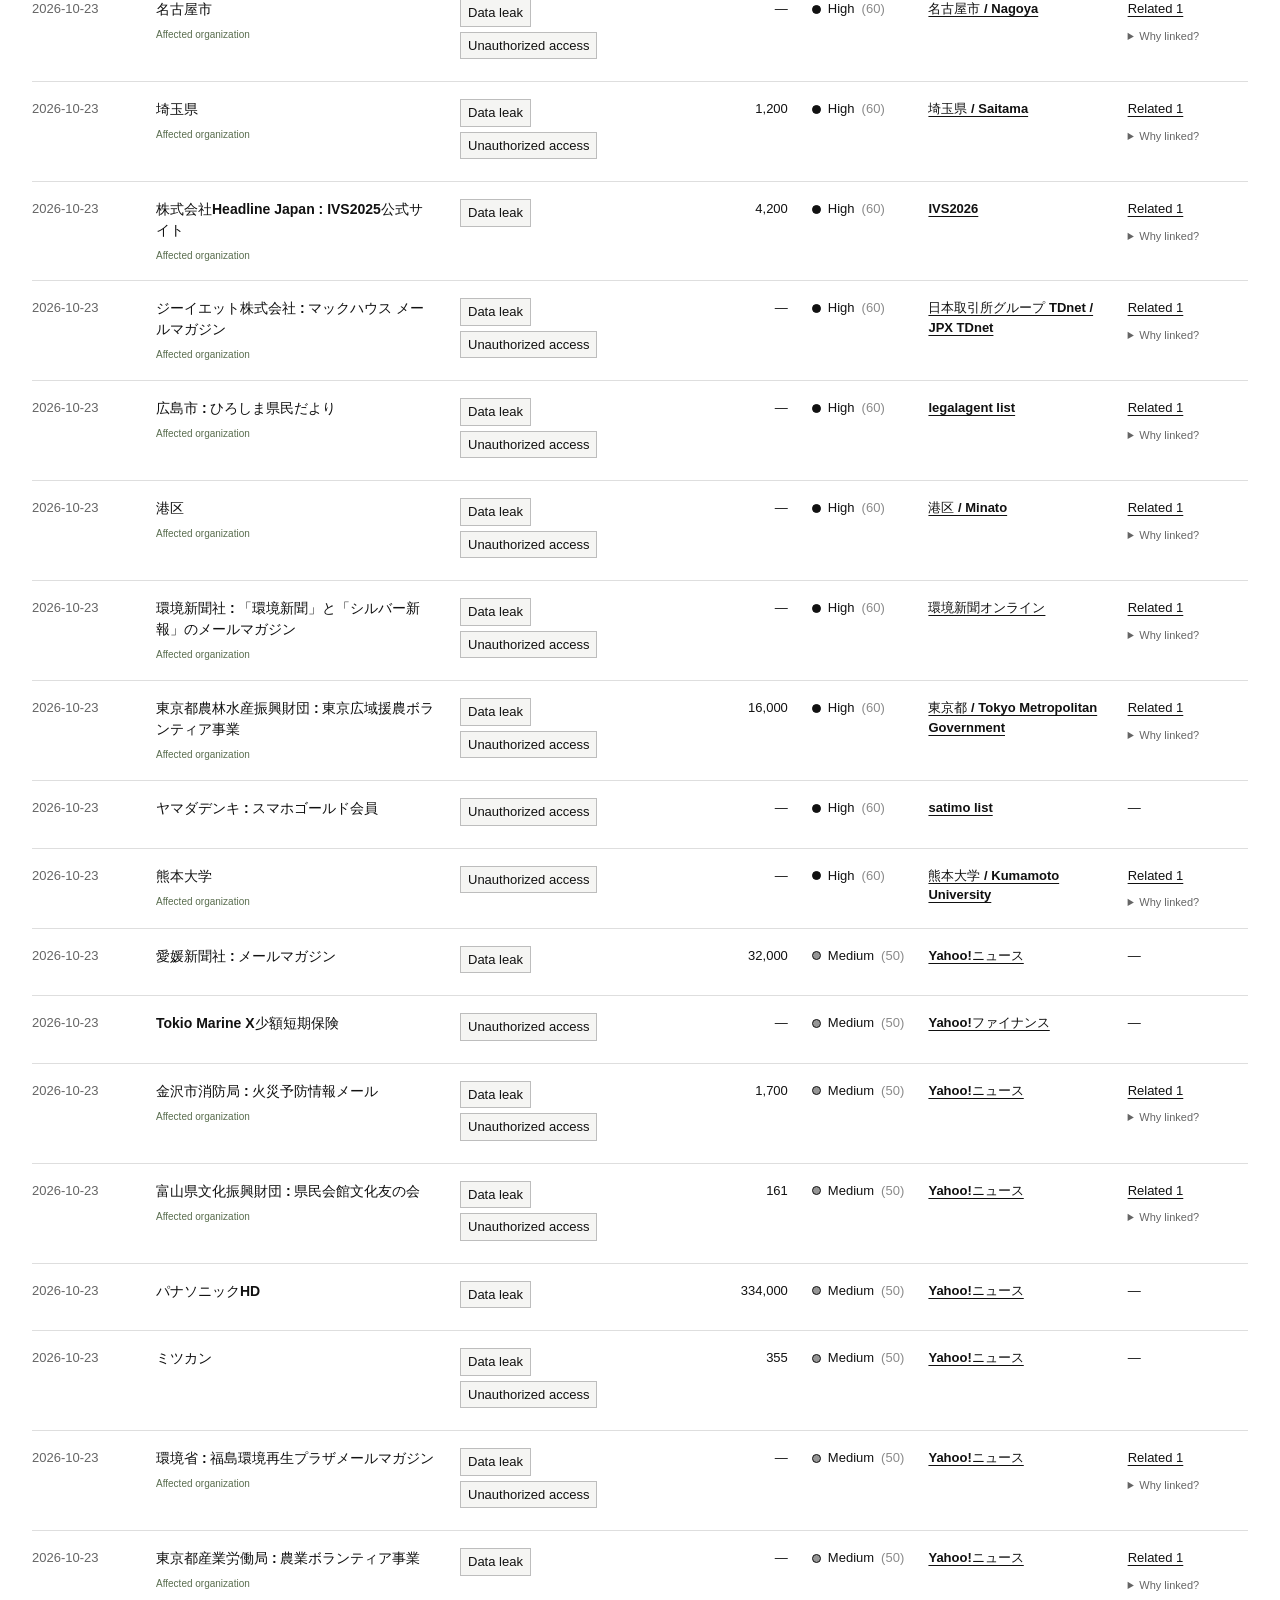
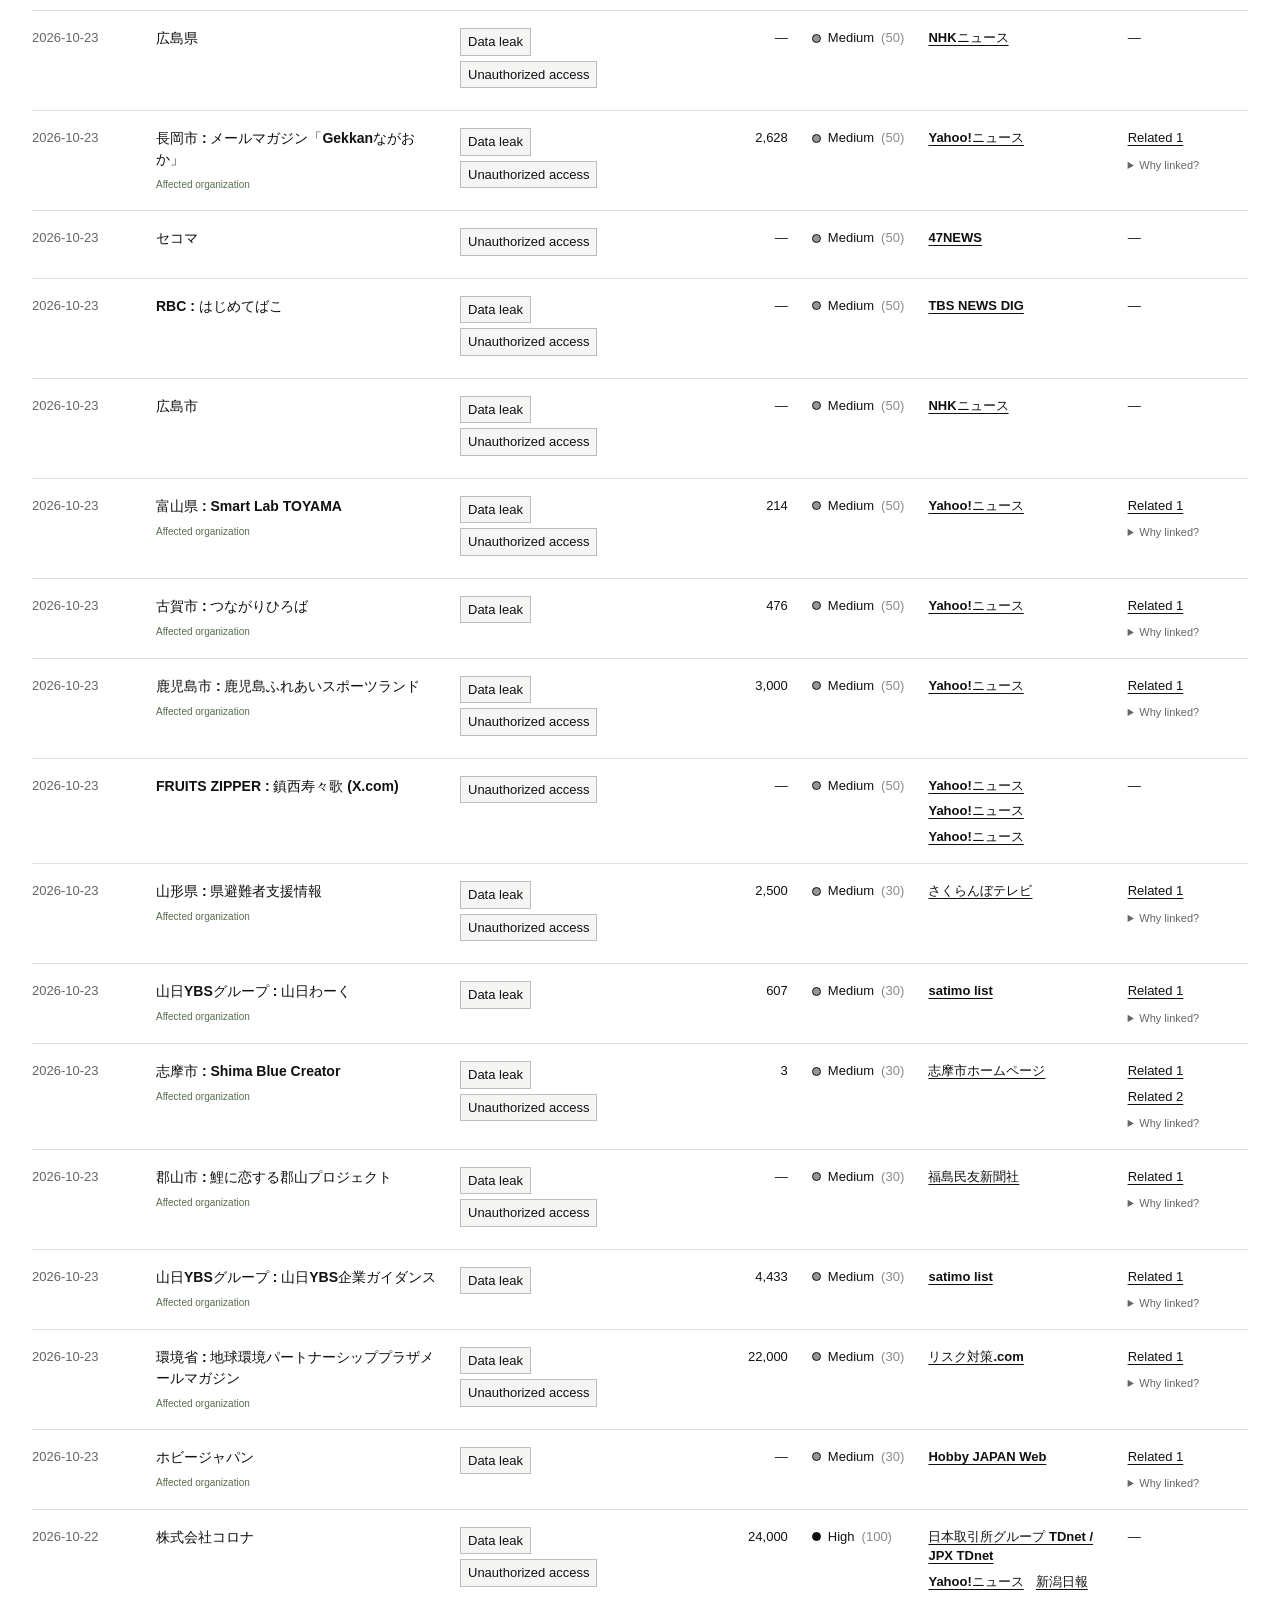
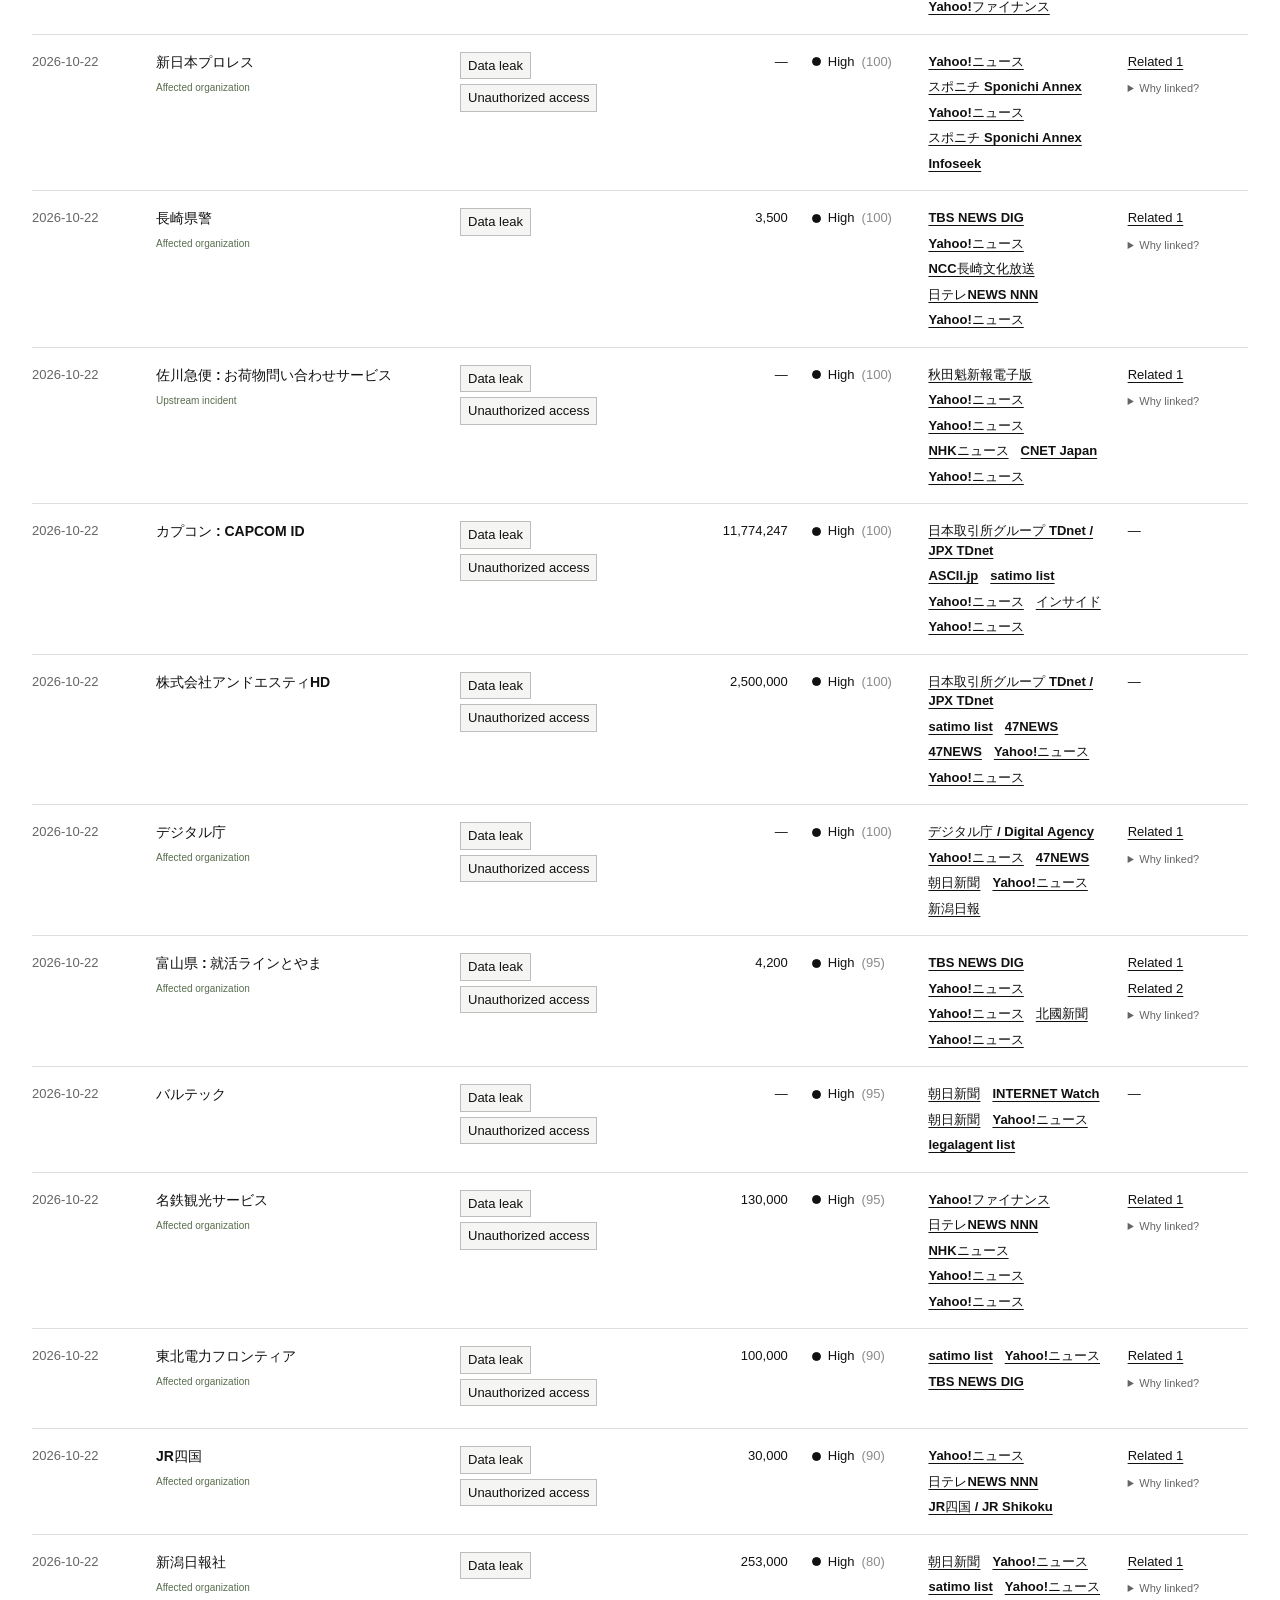
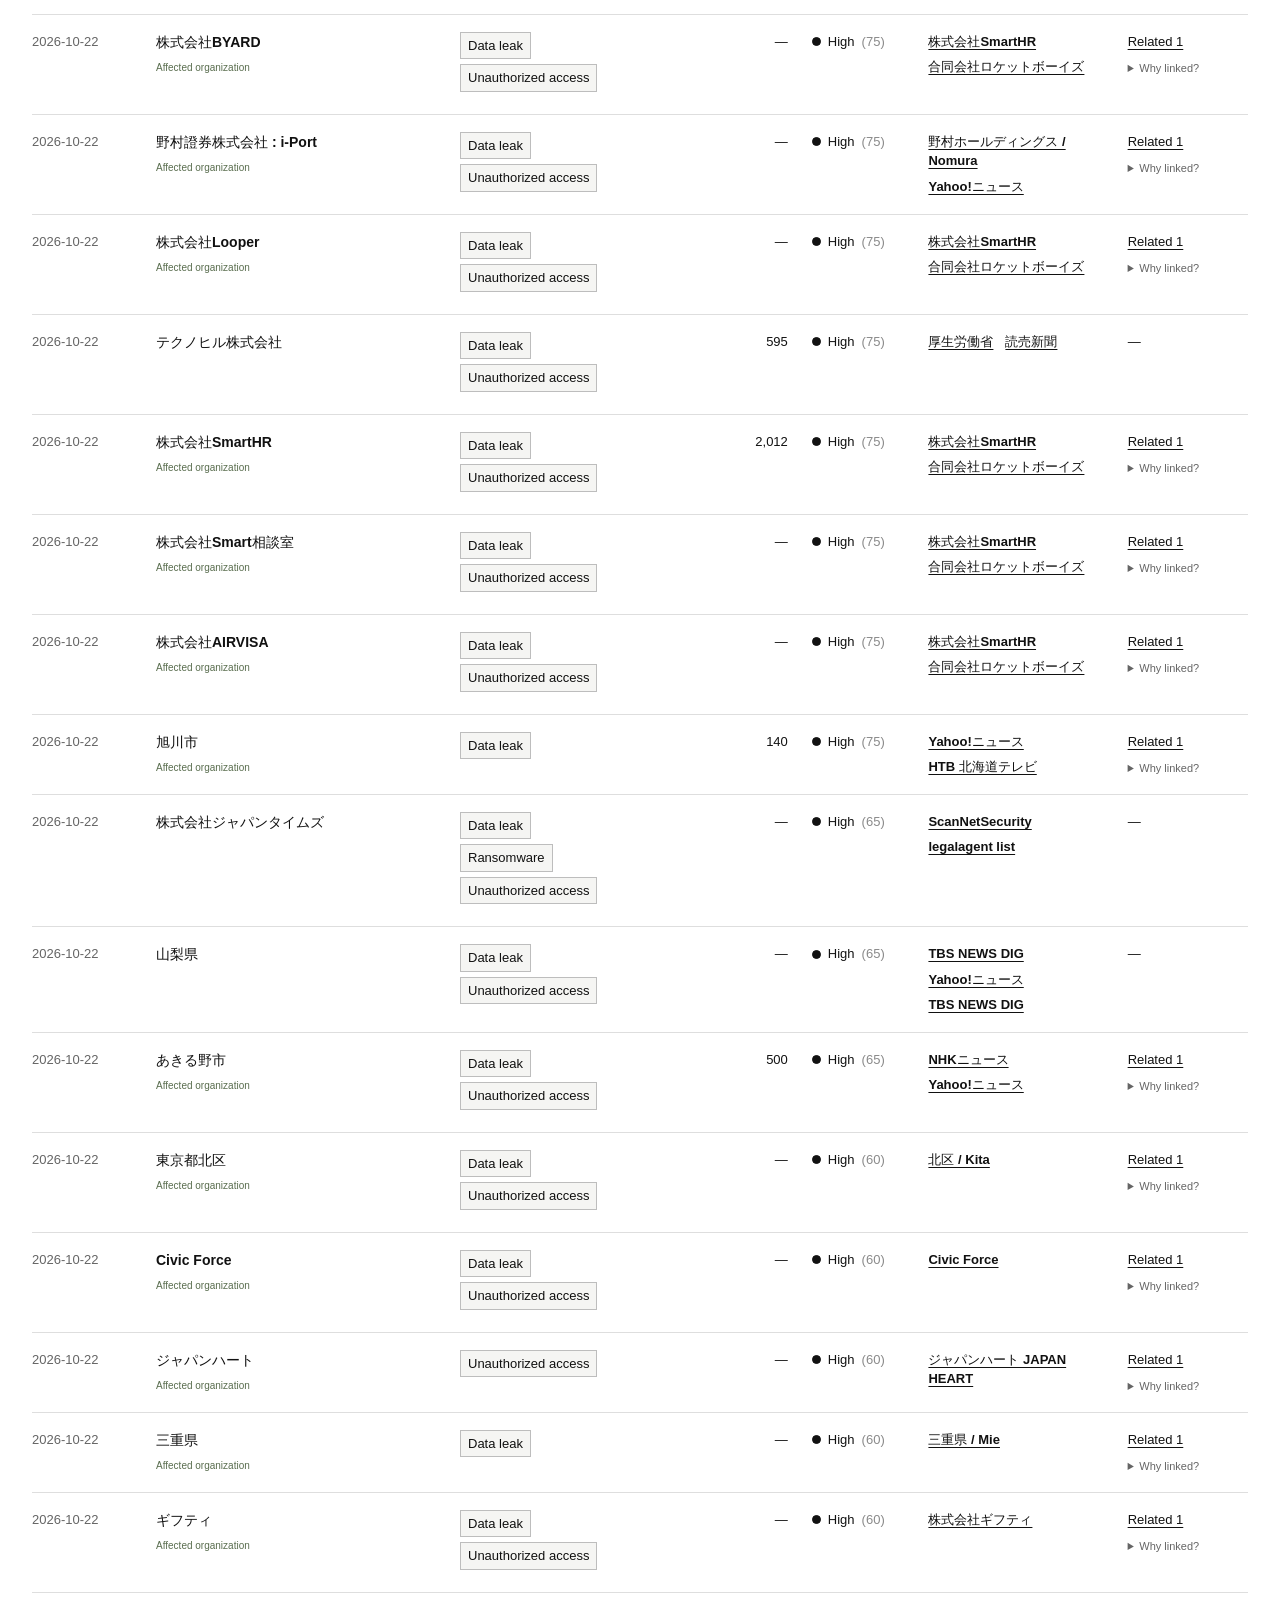
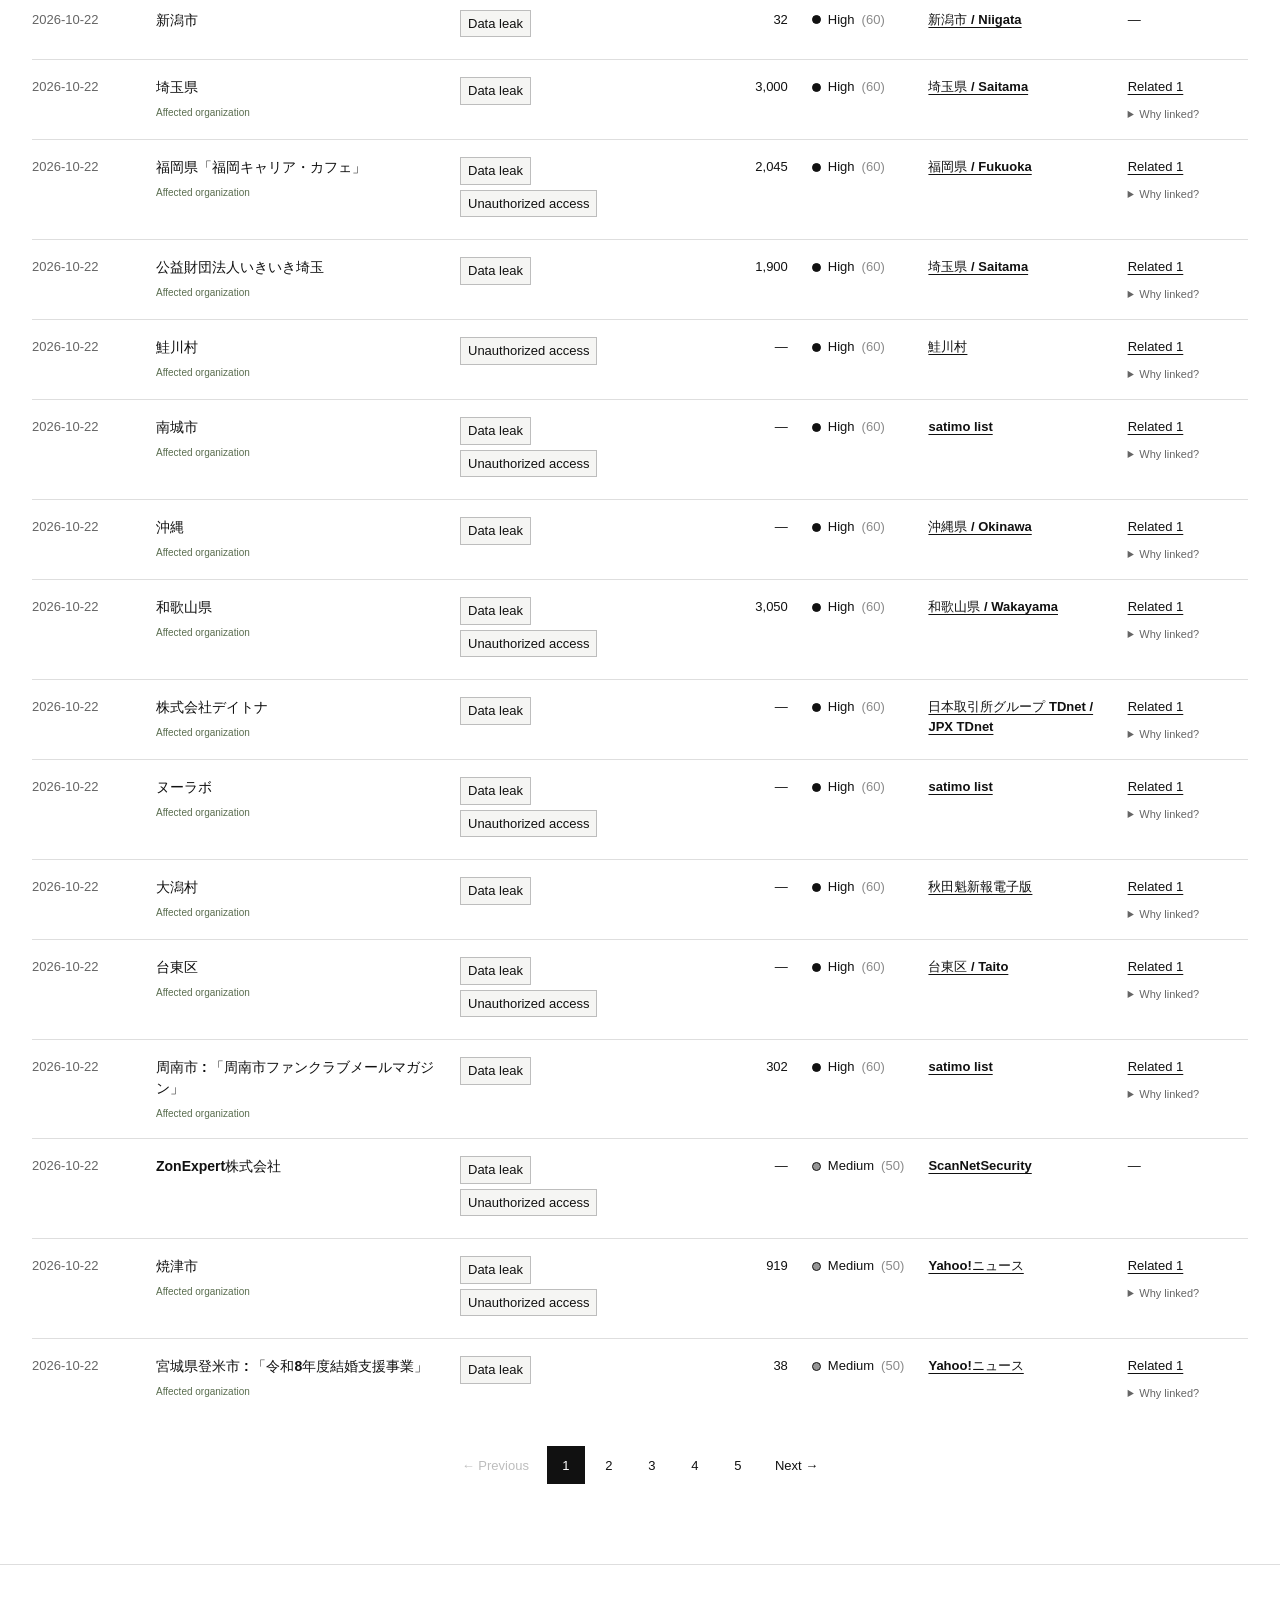
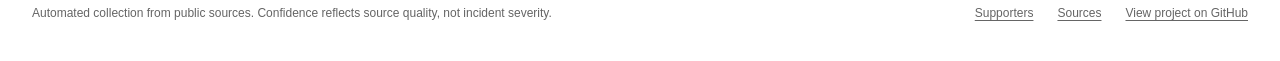
==== commit b54e66bd: "Retain verified victim releases beyond the source cap and list them first" ====
--- a/index.html
+++ b/index.html
@@ -46,7 +46,7 @@
           <h1 id="page-title" data-i18n="title">Cyber incidents in Japan</h1>
           <p class="lede" data-i18n="description">Publicly reported cybersecurity incidents affecting Japanese organizations, collected from news, security publications, and official notices.</p>
           <p class="disclaimer" data-i18n="disclaimer">This index is collected automatically and analyzed with AI. It may contain omissions or errors and should not be regarded as a complete or authoritative record. Verify details with the linked sources.</p>
-          <p id="source-limit-guide" class="disclaimer" data-i18n="sourceLimitDisclaimer">To help maintain source quality, source collection is capped at 6 confirmed sources per incident. Older records may retain additional sources.</p>
+          <p id="source-limit-guide" class="disclaimer" data-i18n="sourceLimitDisclaimer">Ordinary reports are added while an incident has fewer than 6 confirmed sources. Verified releases issued by the affected organization can exceed this limit and appear first. Older references are preserved.</p>
           <p id="confidence-guide" class="disclaimer" data-i18n="confidenceDisclaimer">Confidence is a source-based score, not incident severity, an AI certainty rating, or a probability of accuracy. The highest source tier sets the base: official/government 60, news/security press 50, aggregator 35, other 30, and social media 10 (no sources: 0). Each additional distinct non-social domain adds 15 points, capped at 100; search/news wrapper URLs use the recorded outlet name instead. High: 60–100; Medium: 30–59; Low: 0–29. Tiers are assigned automatically from domains, outlet names and notice-style titles/URLs and may be misclassified. Different domains can repeat the same report, so higher scores do not guarantee independent confirmation. Even 100 does not mean 100% accuracy. Verify the linked sources.</p>
           <p id="date-guide" class="disclaimer" data-i18n="dateDisclaimer">Date shows the incident date, or the reported date when the incident date is unavailable.</p>
         </div>
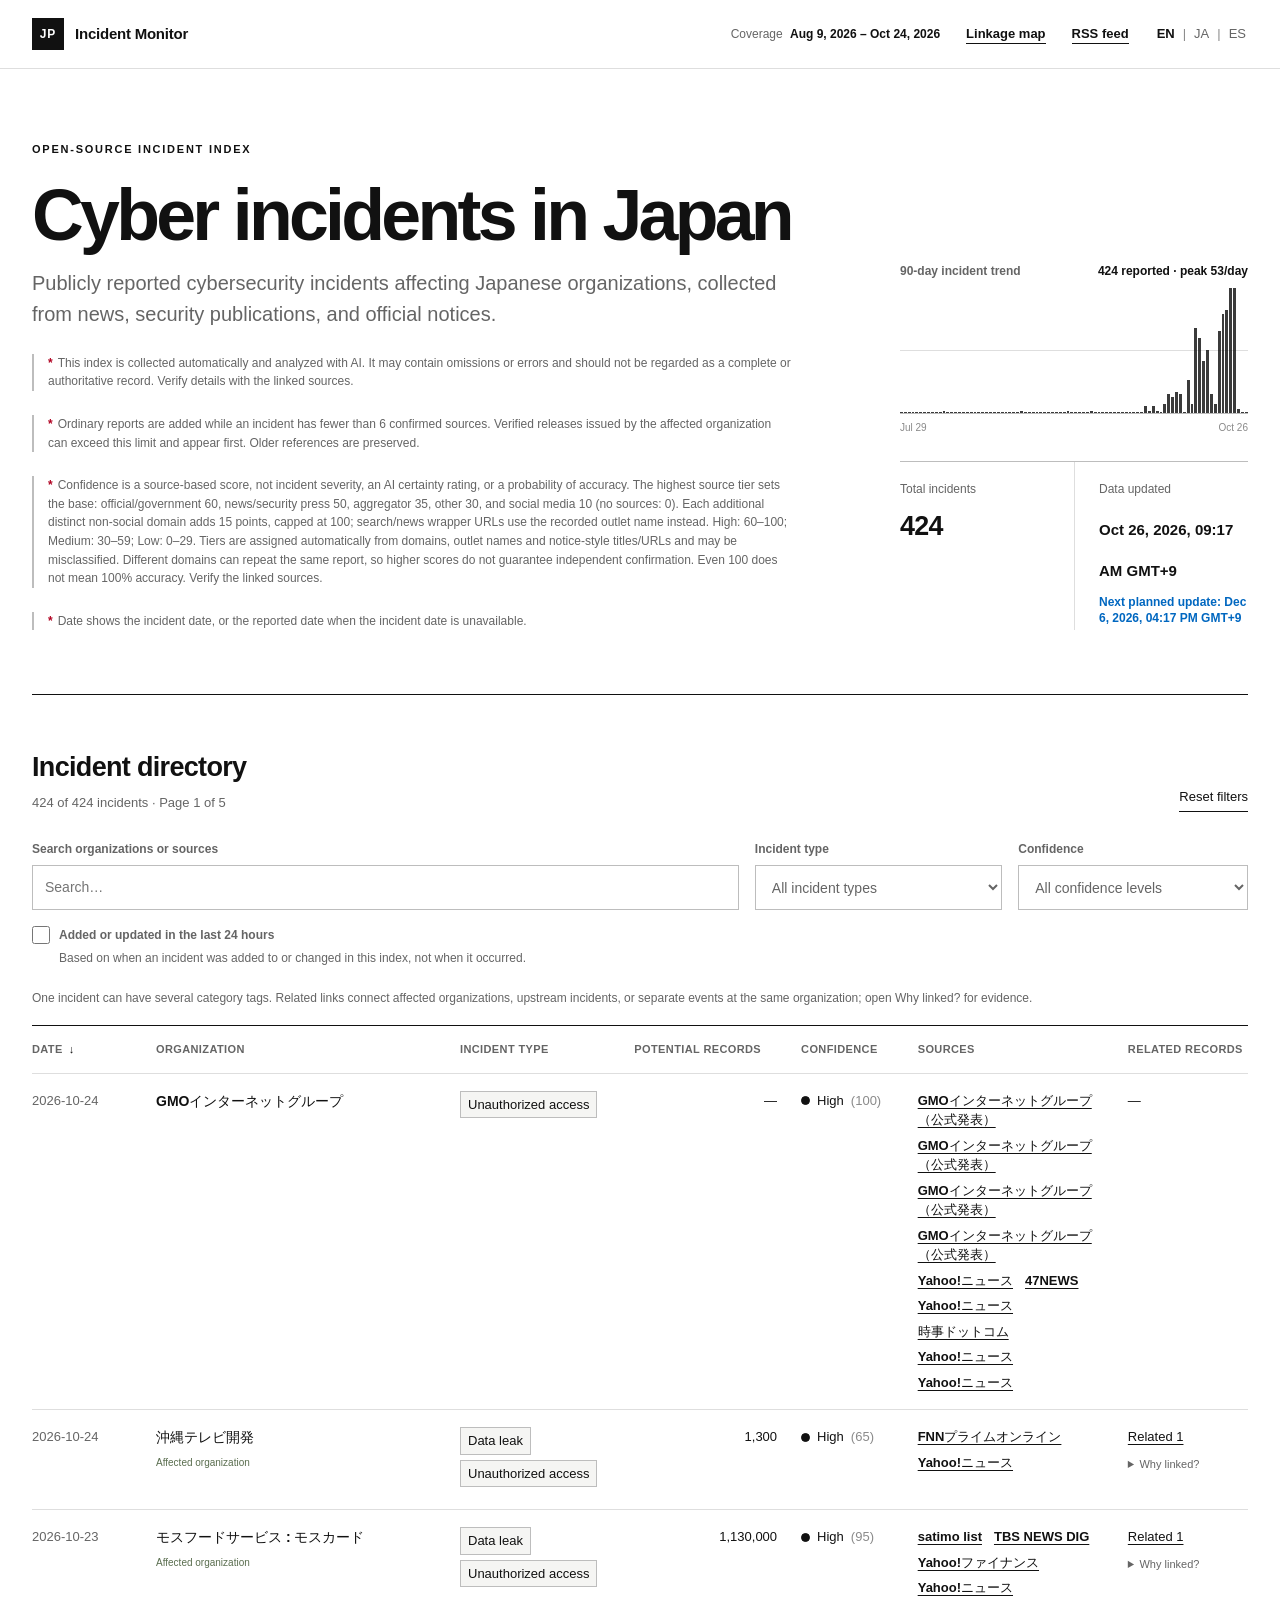
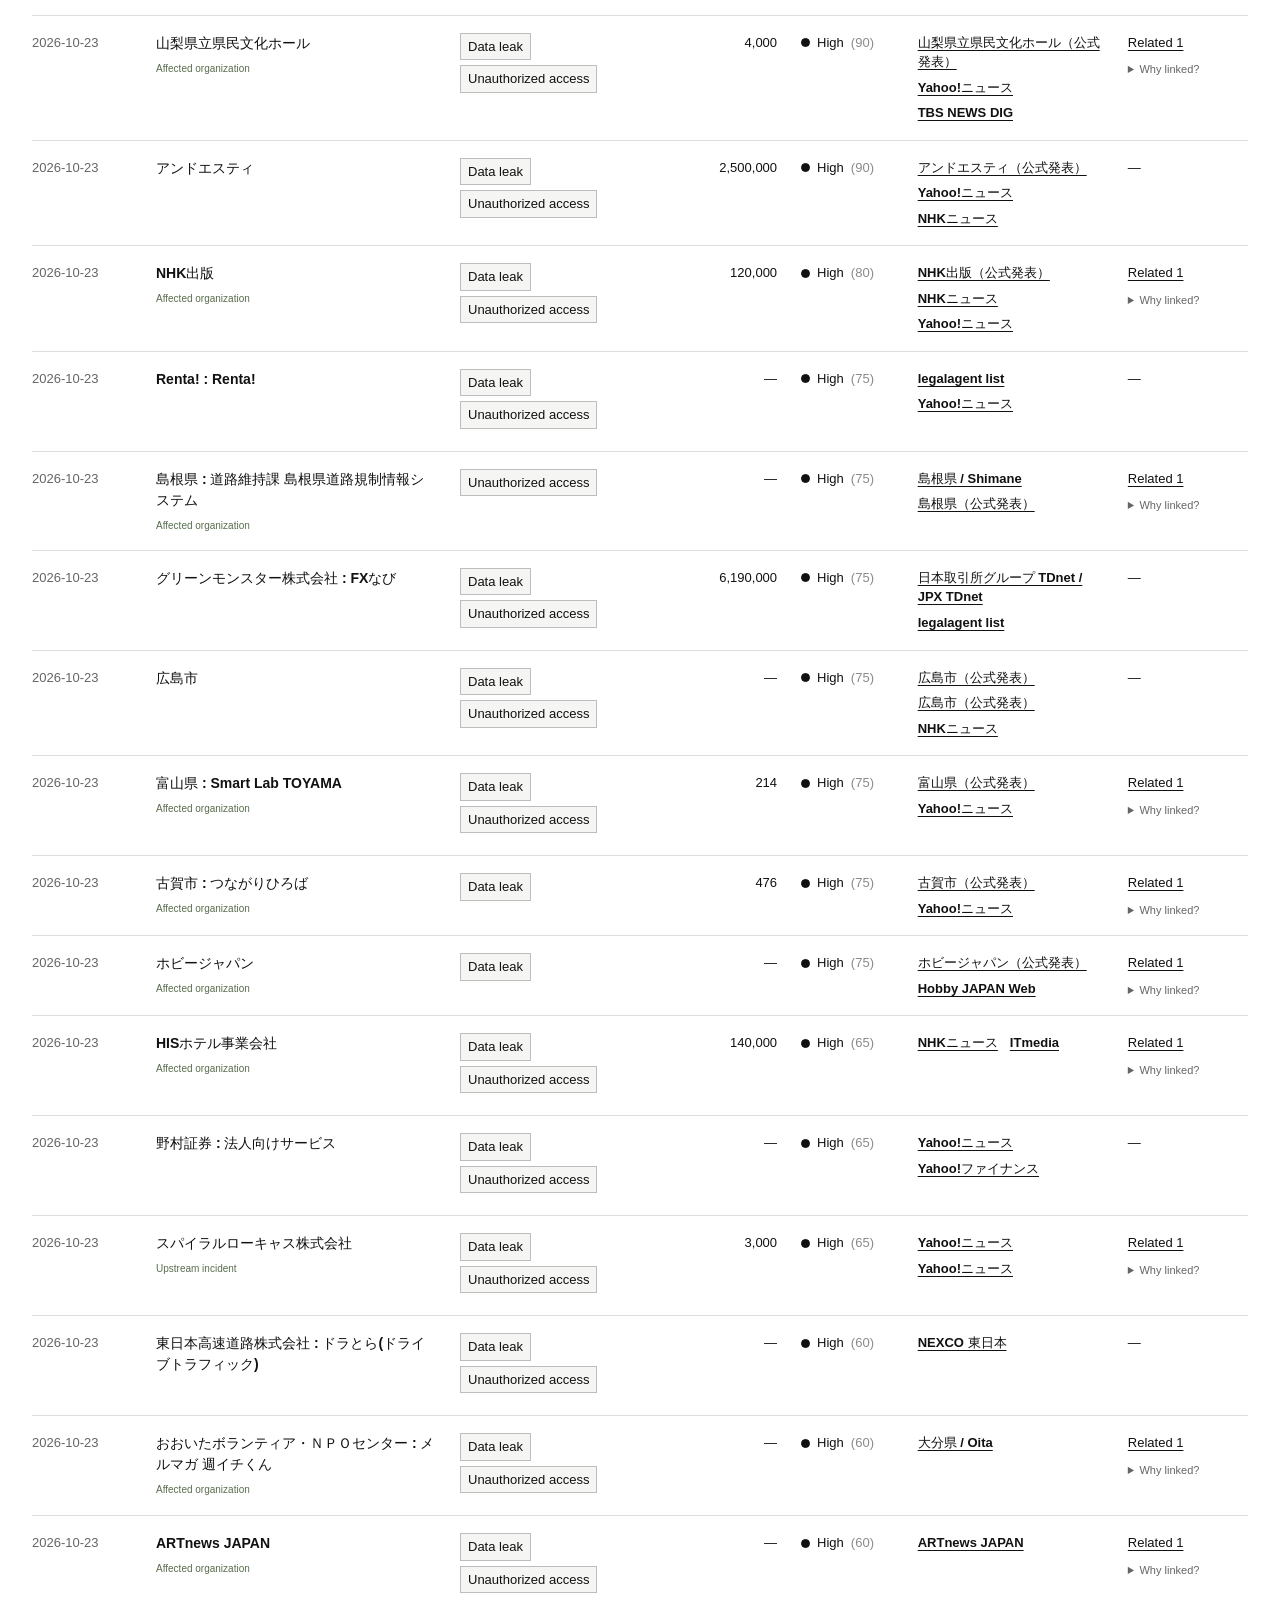
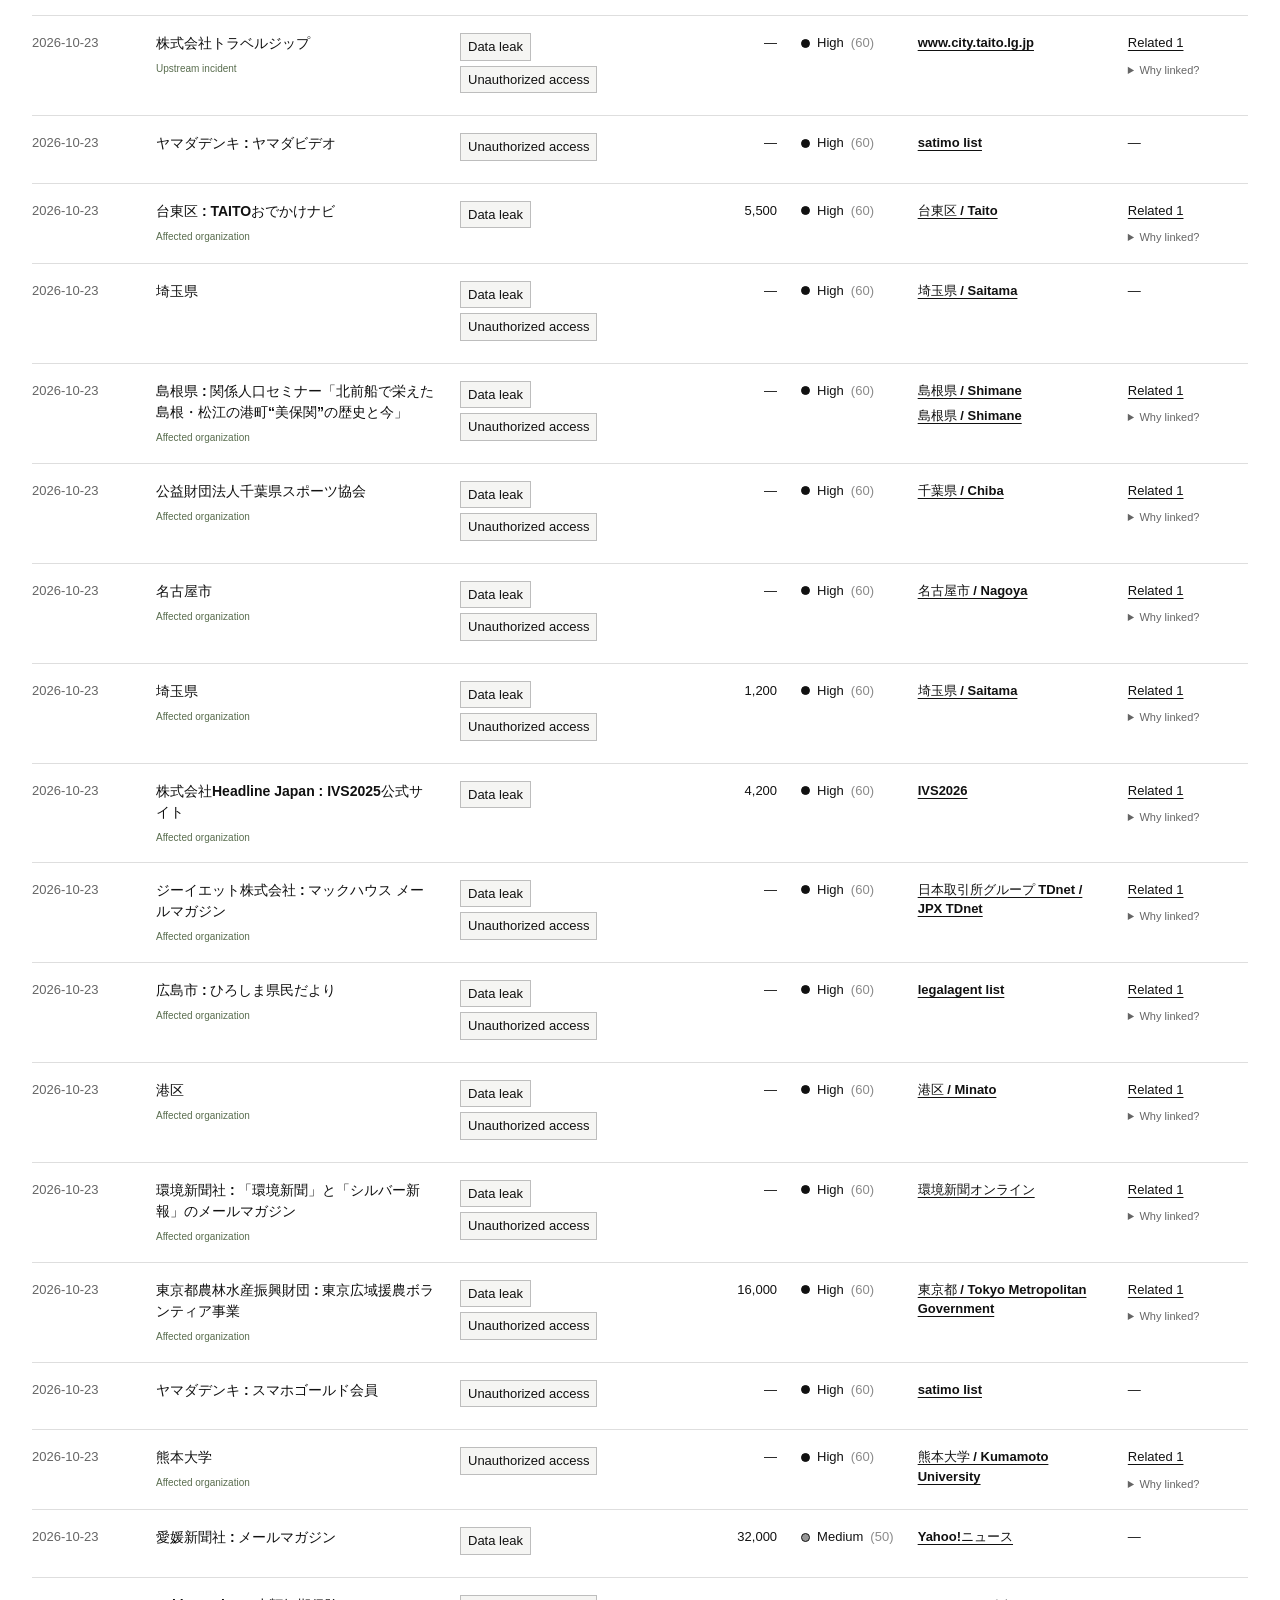
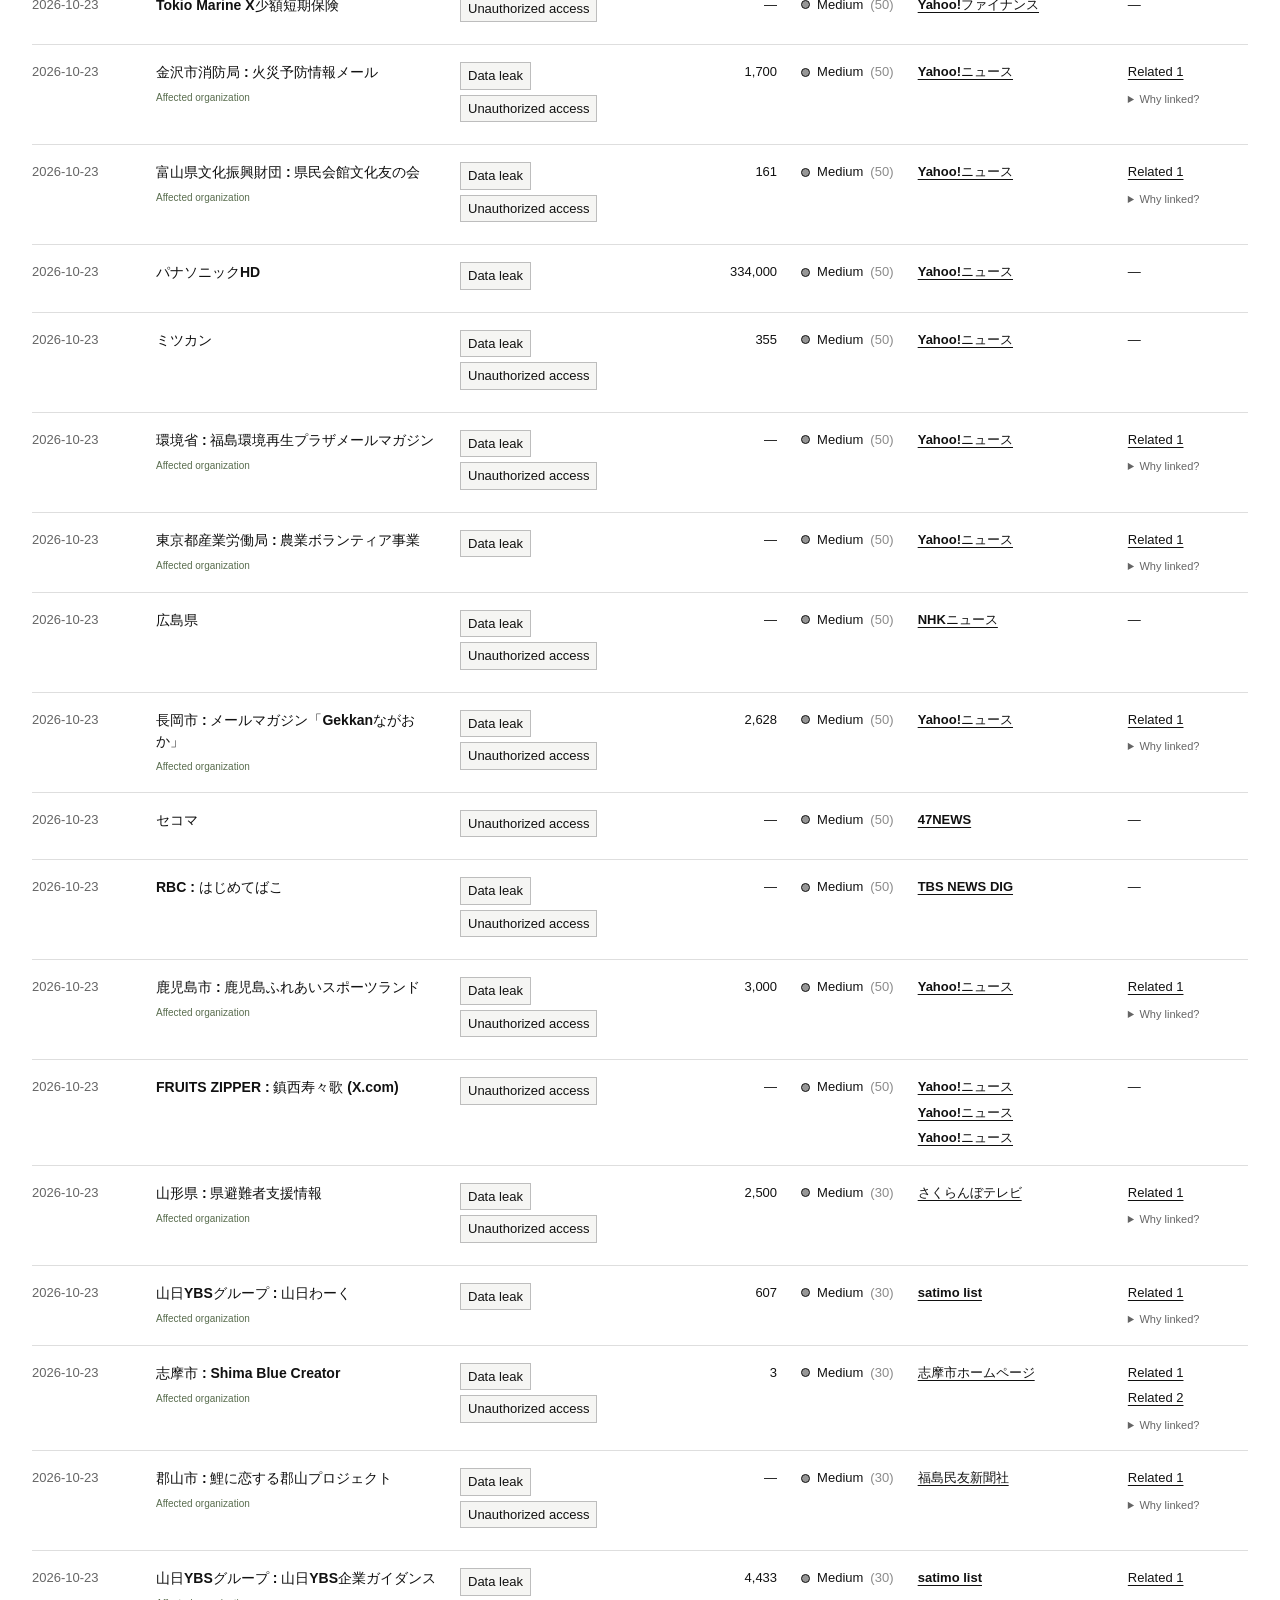
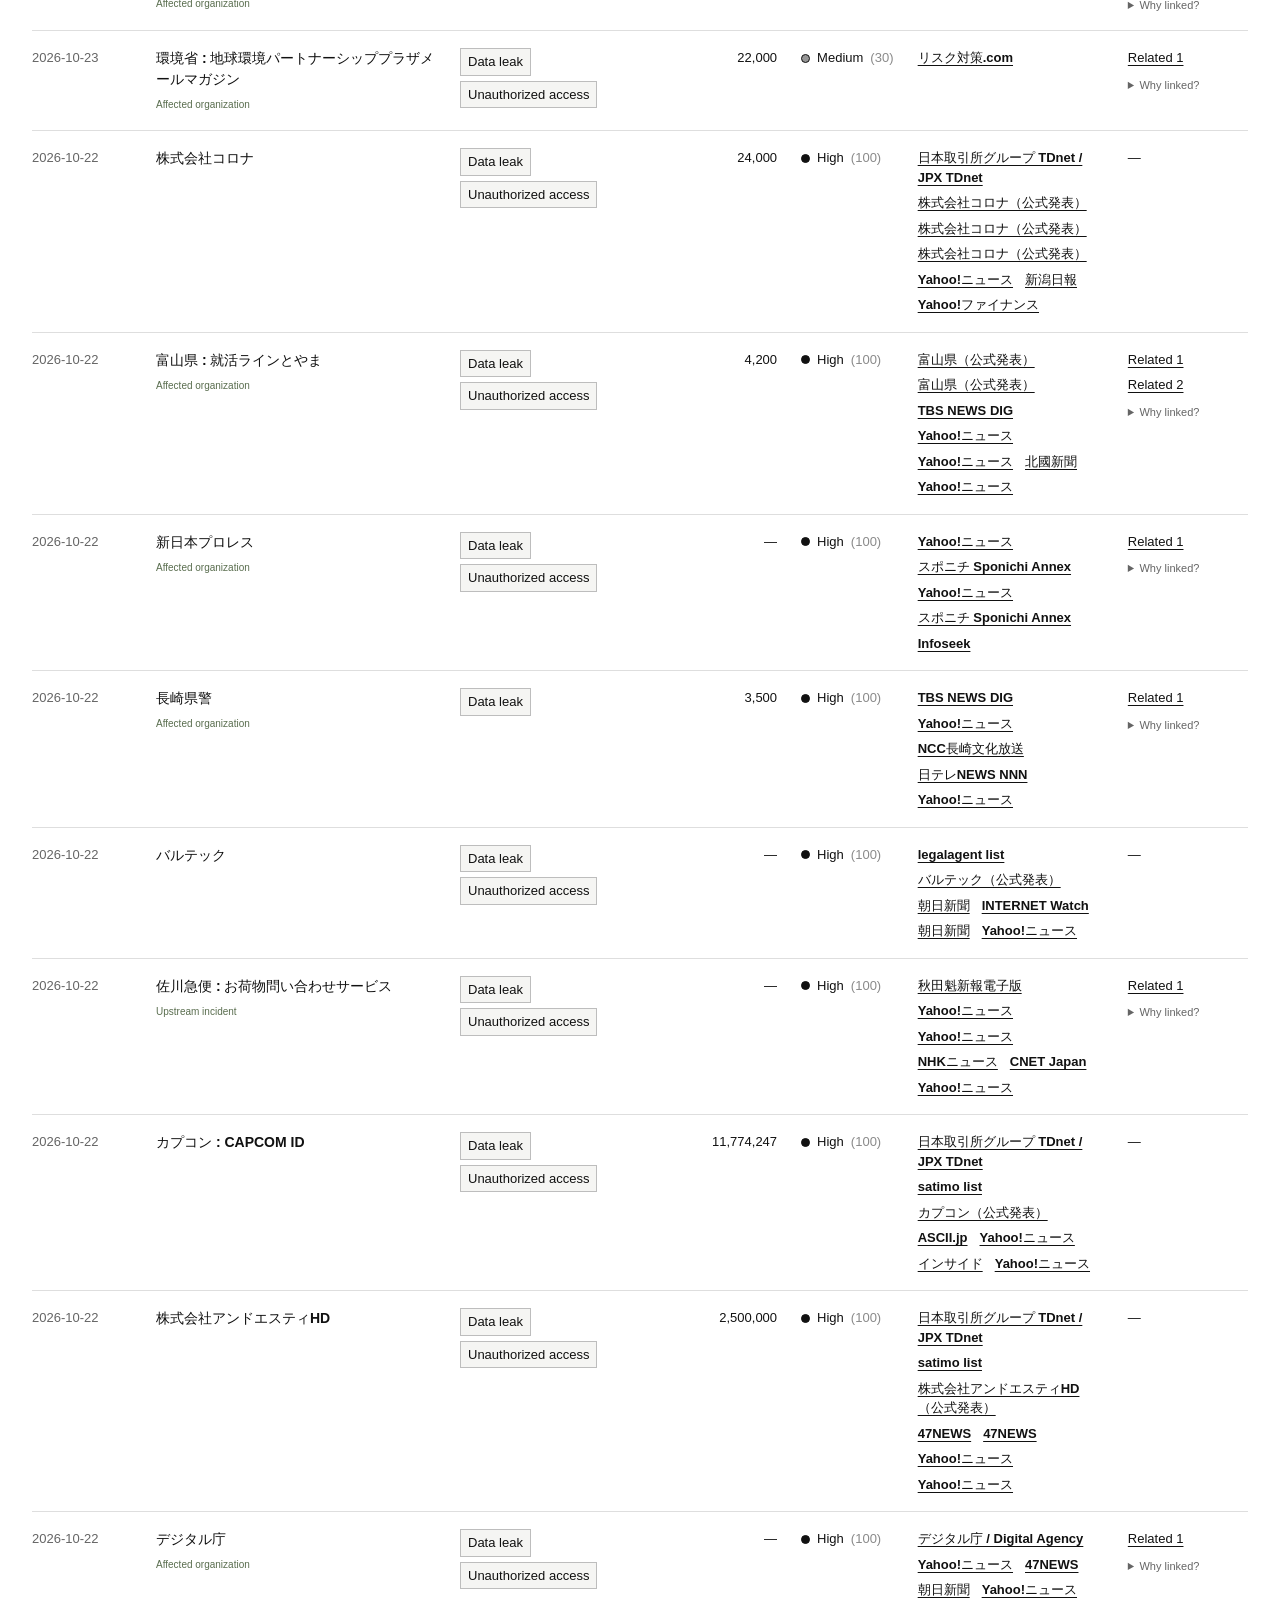
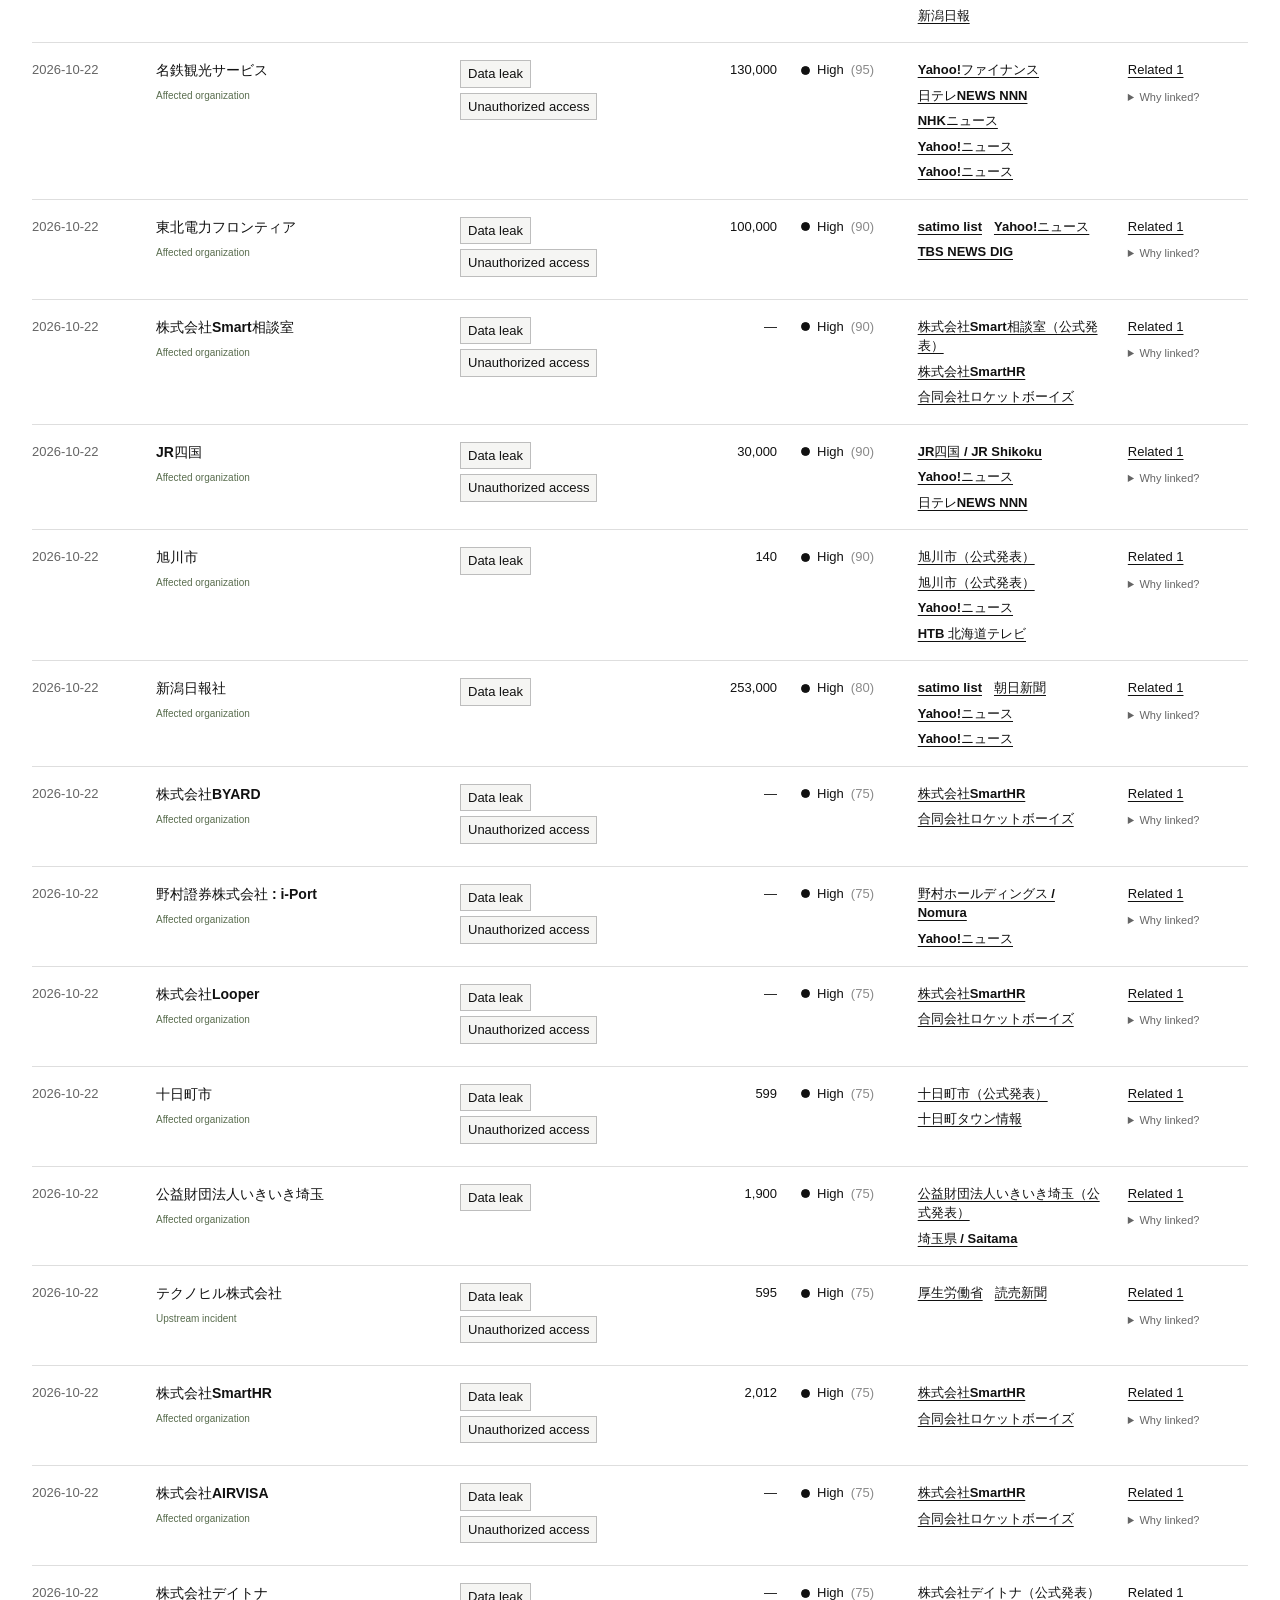
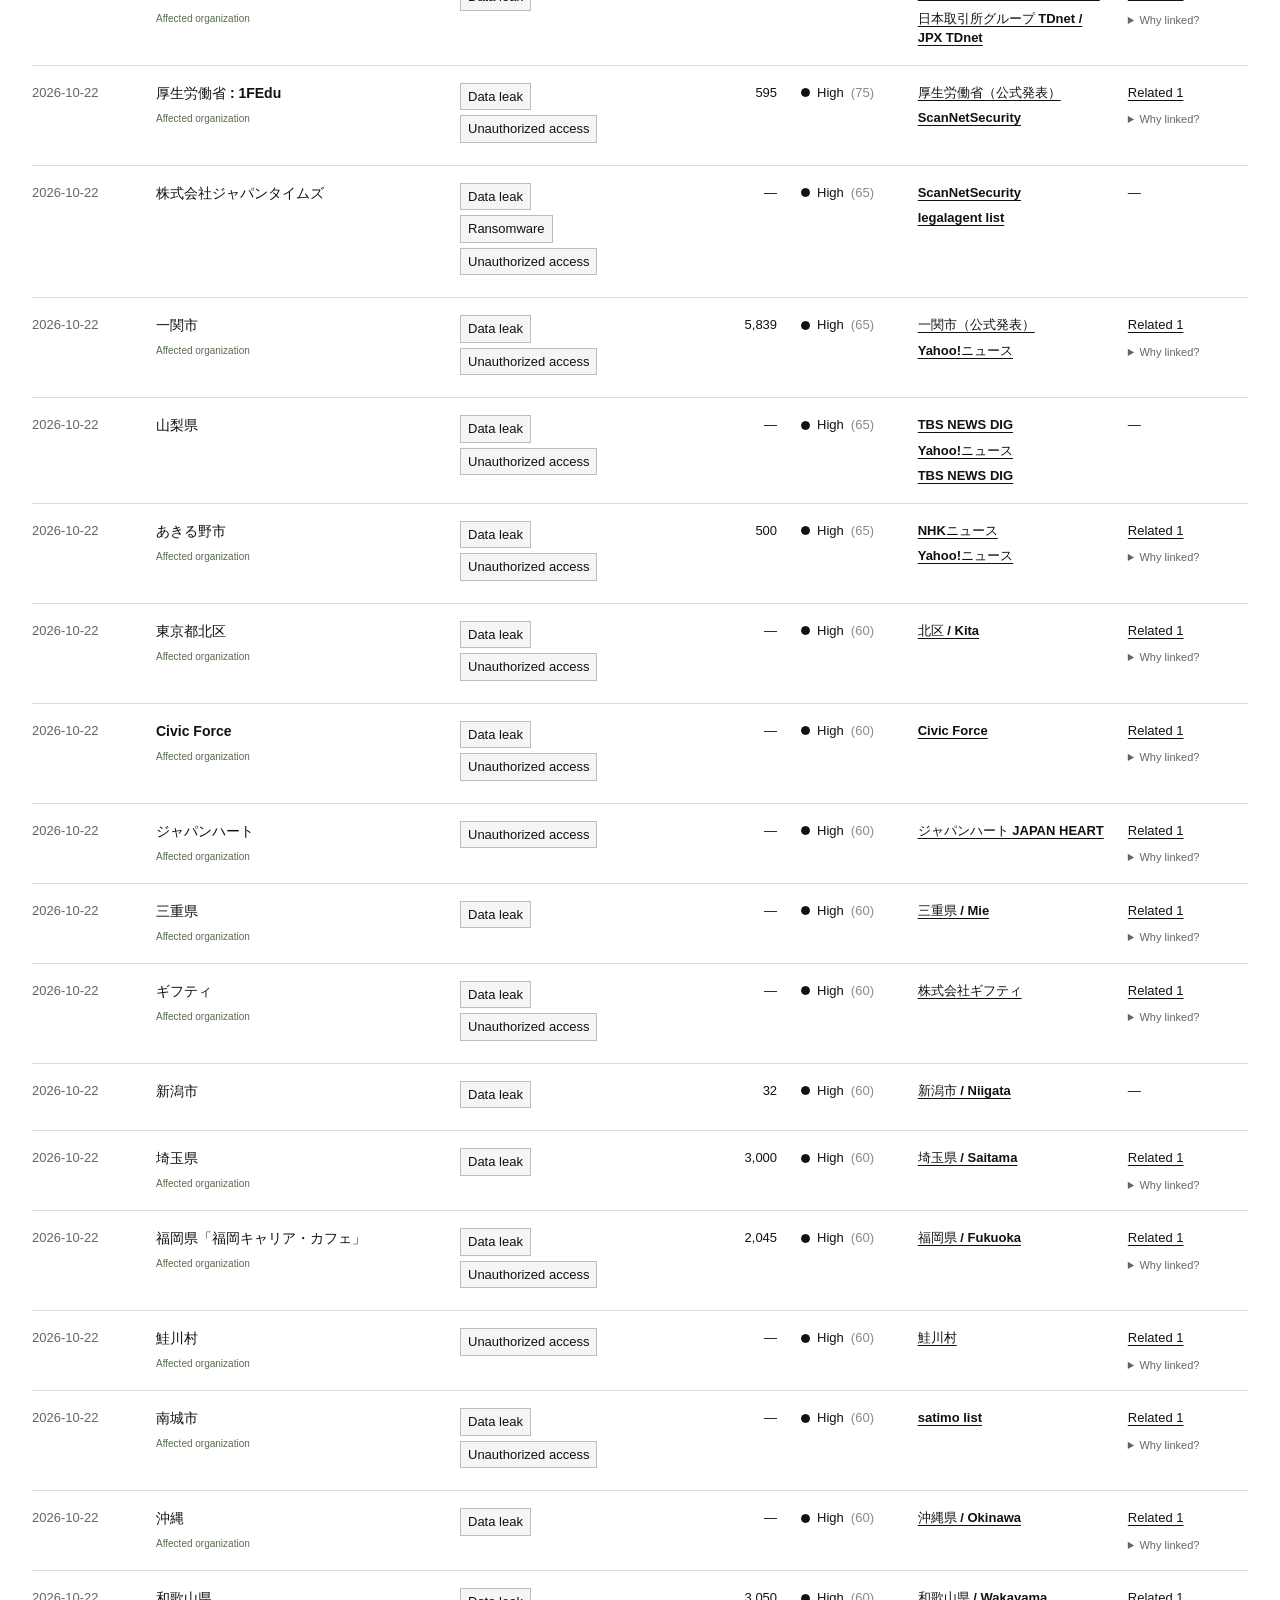
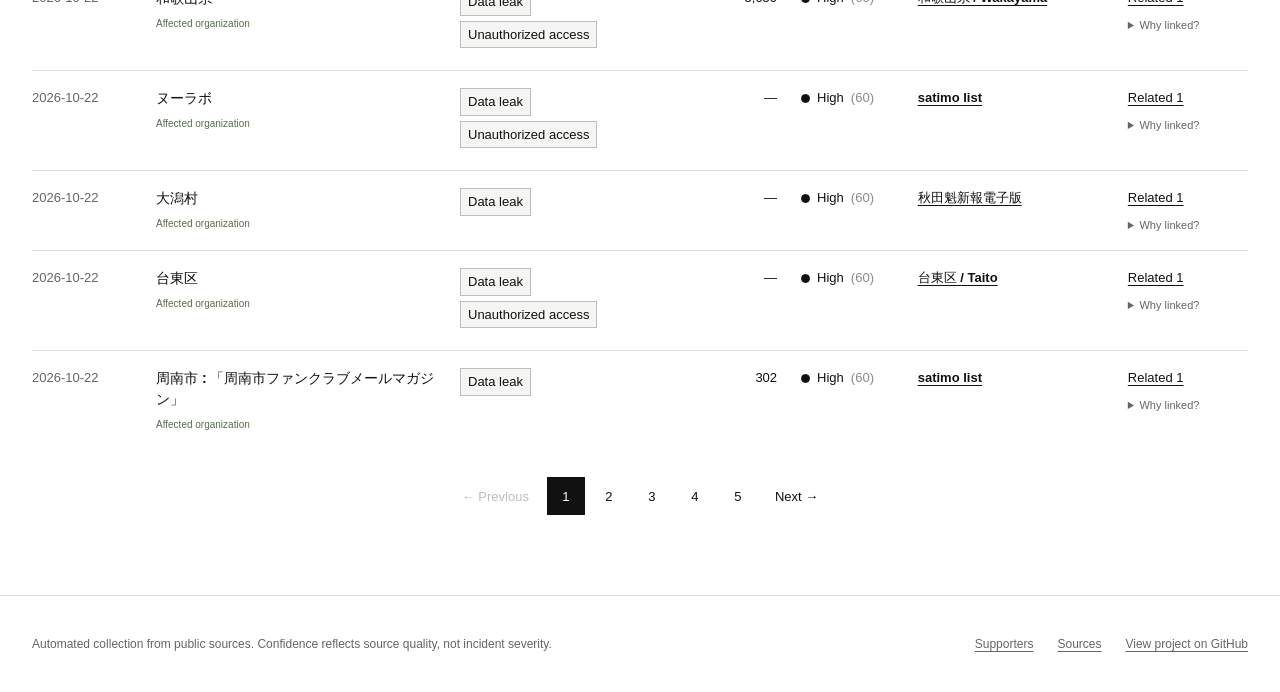
==== commit 82ed8f27: "Add anonymized daily incident linkage map" ====
--- a/index.html
+++ b/index.html
@@ -26,6 +26,7 @@
       </a>
       <div class="header-actions">
         <span class="coverage-range"><span data-i18n="coverage">Coverage</span> <strong id="coverage-range">—</strong></span>
+        <a class="rss-link" href="linkage.html" data-i18n="linkageMap">Linkage map</a>
         <a class="rss-link" href="feed.xml" data-i18n="rssFeed" type="application/rss+xml">RSS feed</a>
         <div class="language-switch" id="language-switch" role="group" aria-label="Language">
           <button class="language-option is-active" type="button" data-language-option="en" lang="en" aria-label="English" aria-pressed="true">EN</button>
@@ -148,6 +149,6 @@
     </div>
   </footer>
 
-  <script src="app.js?v=20261024-recent" defer></script>
+  <script src="app.js?v=20261026-linkage" defer></script>
 </body>
 </html>
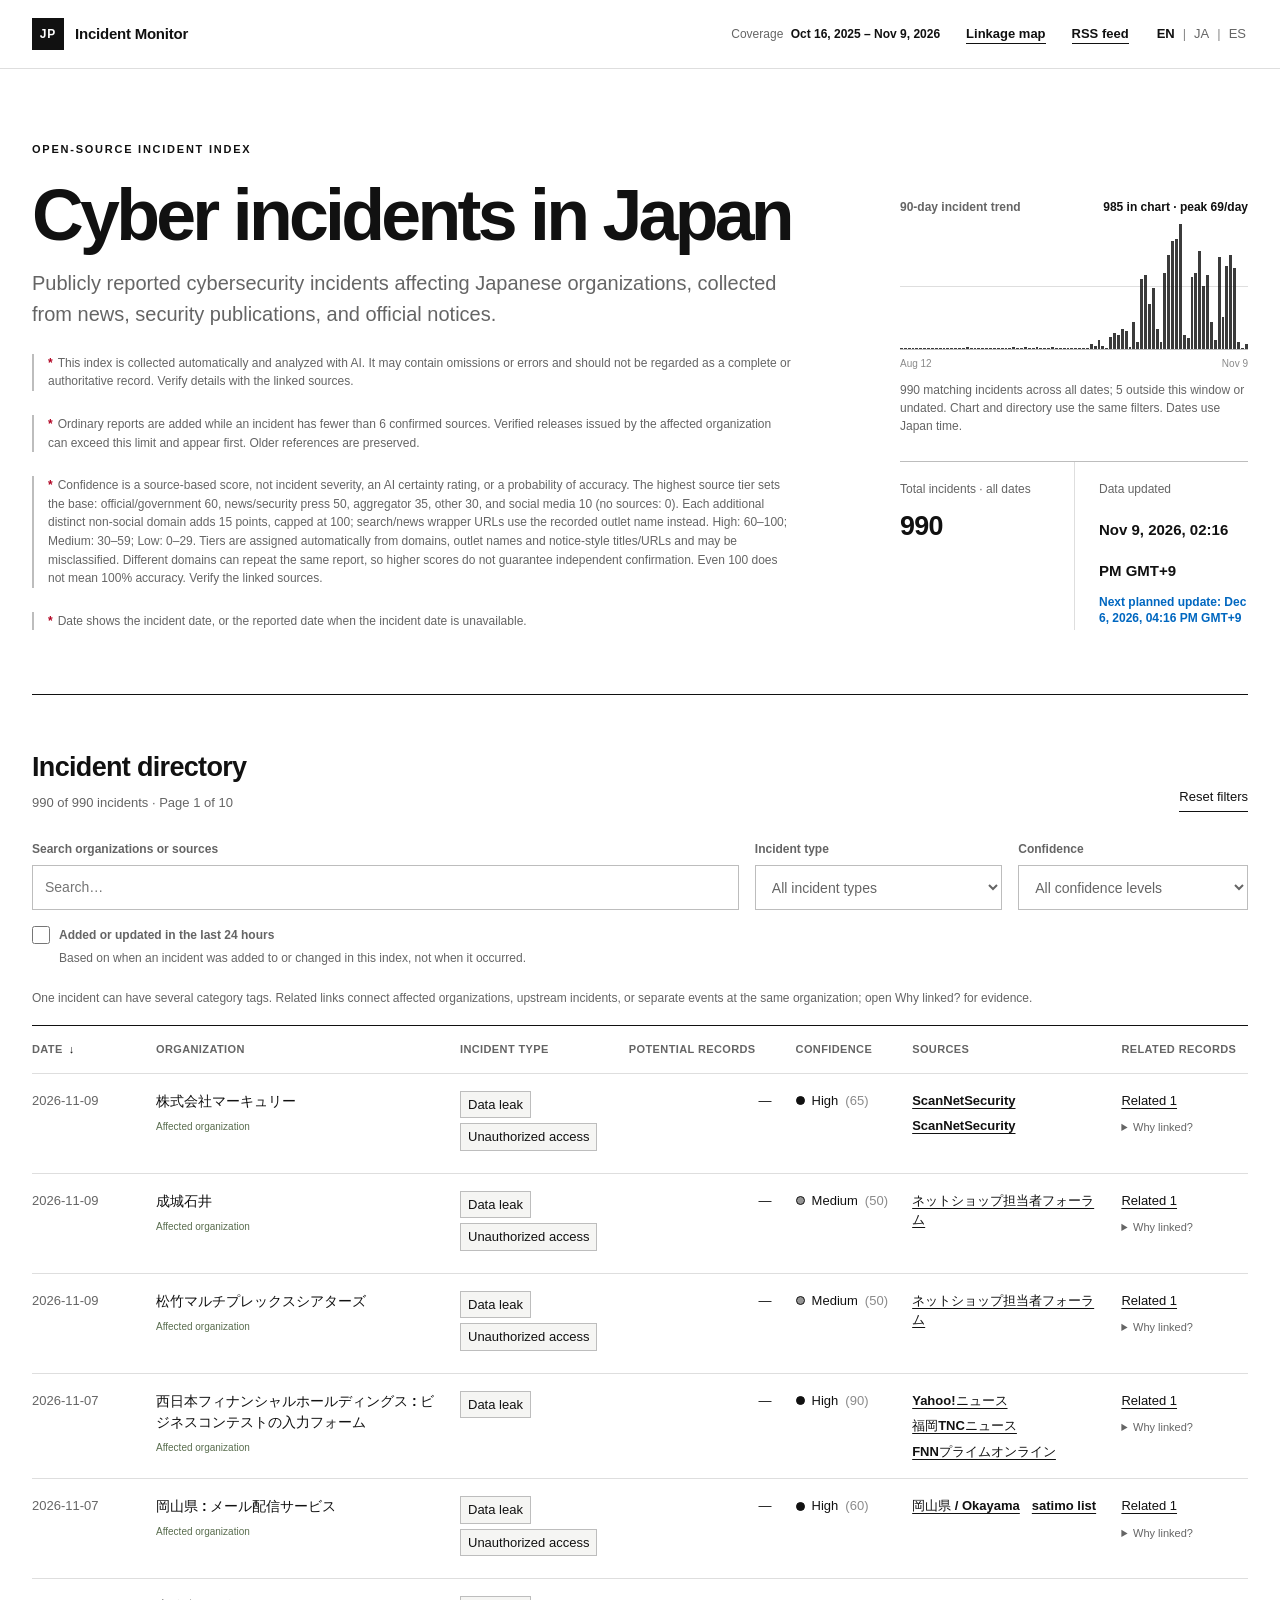
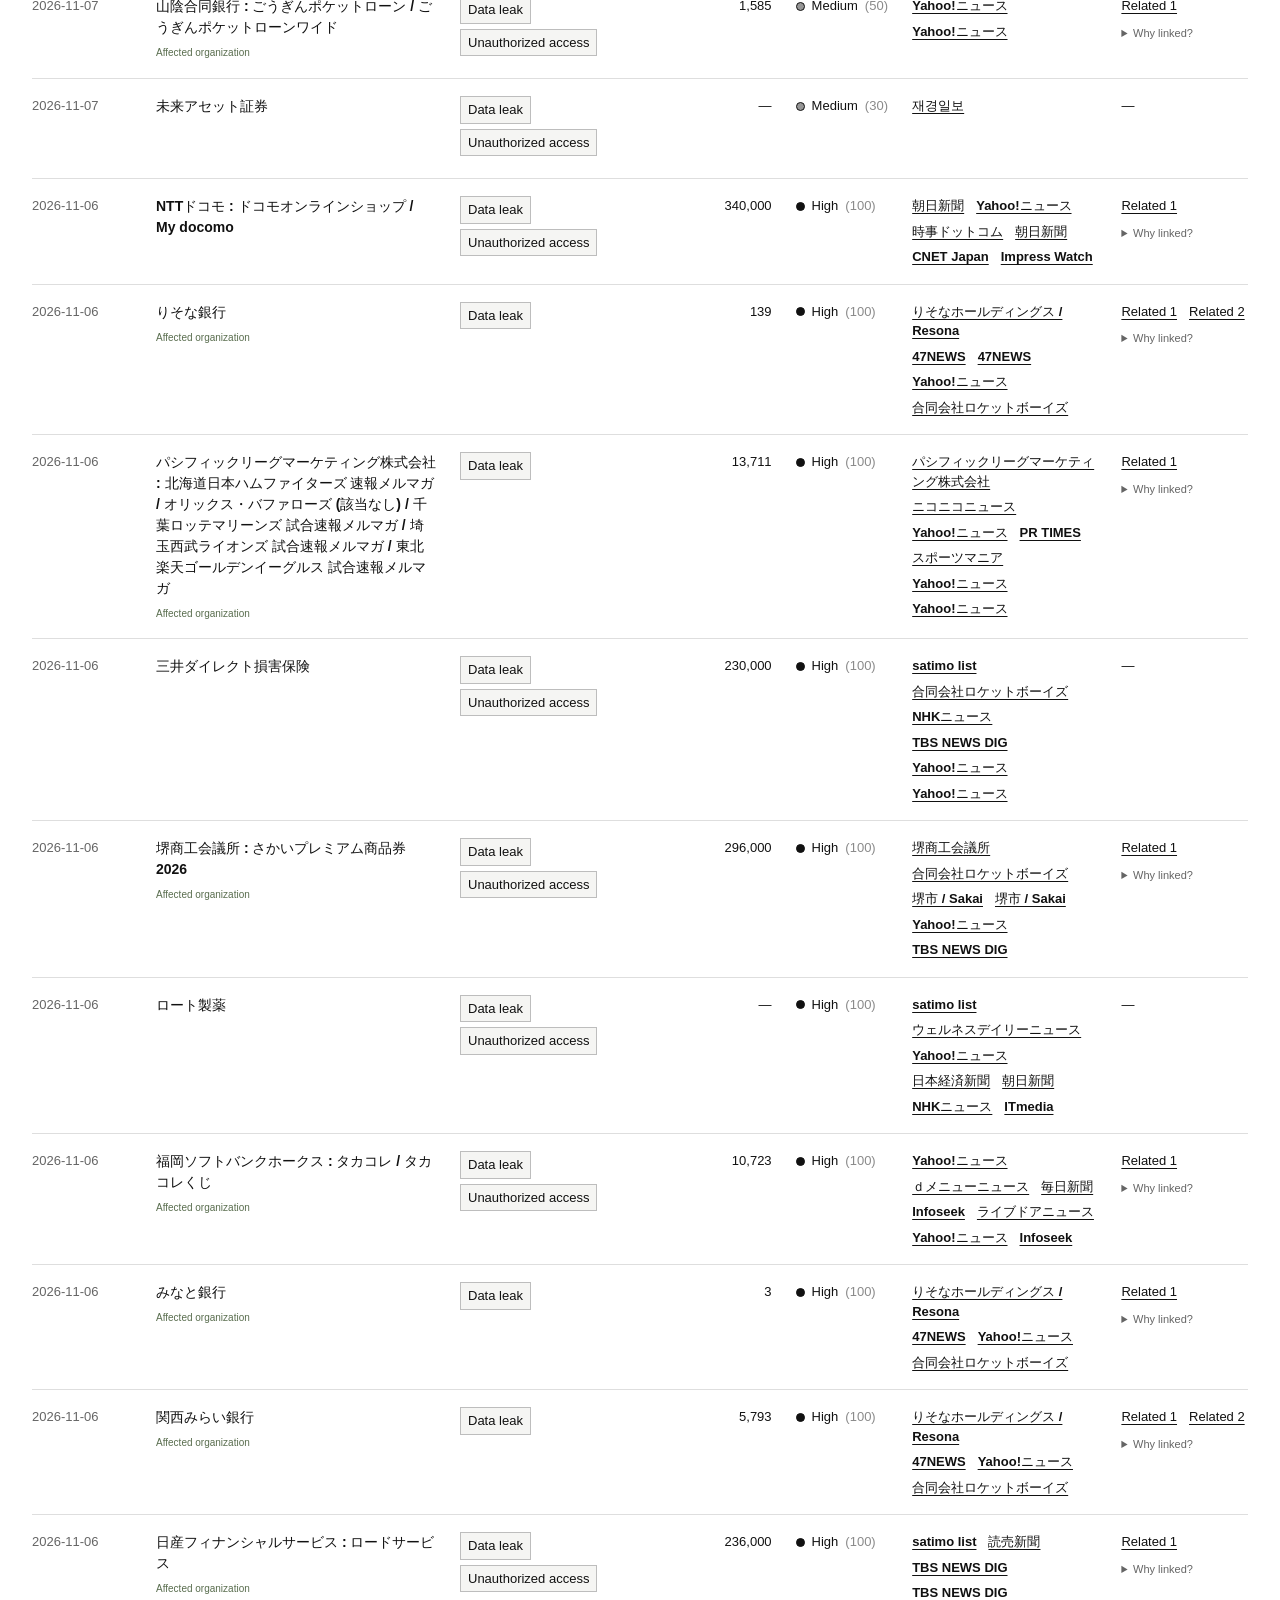
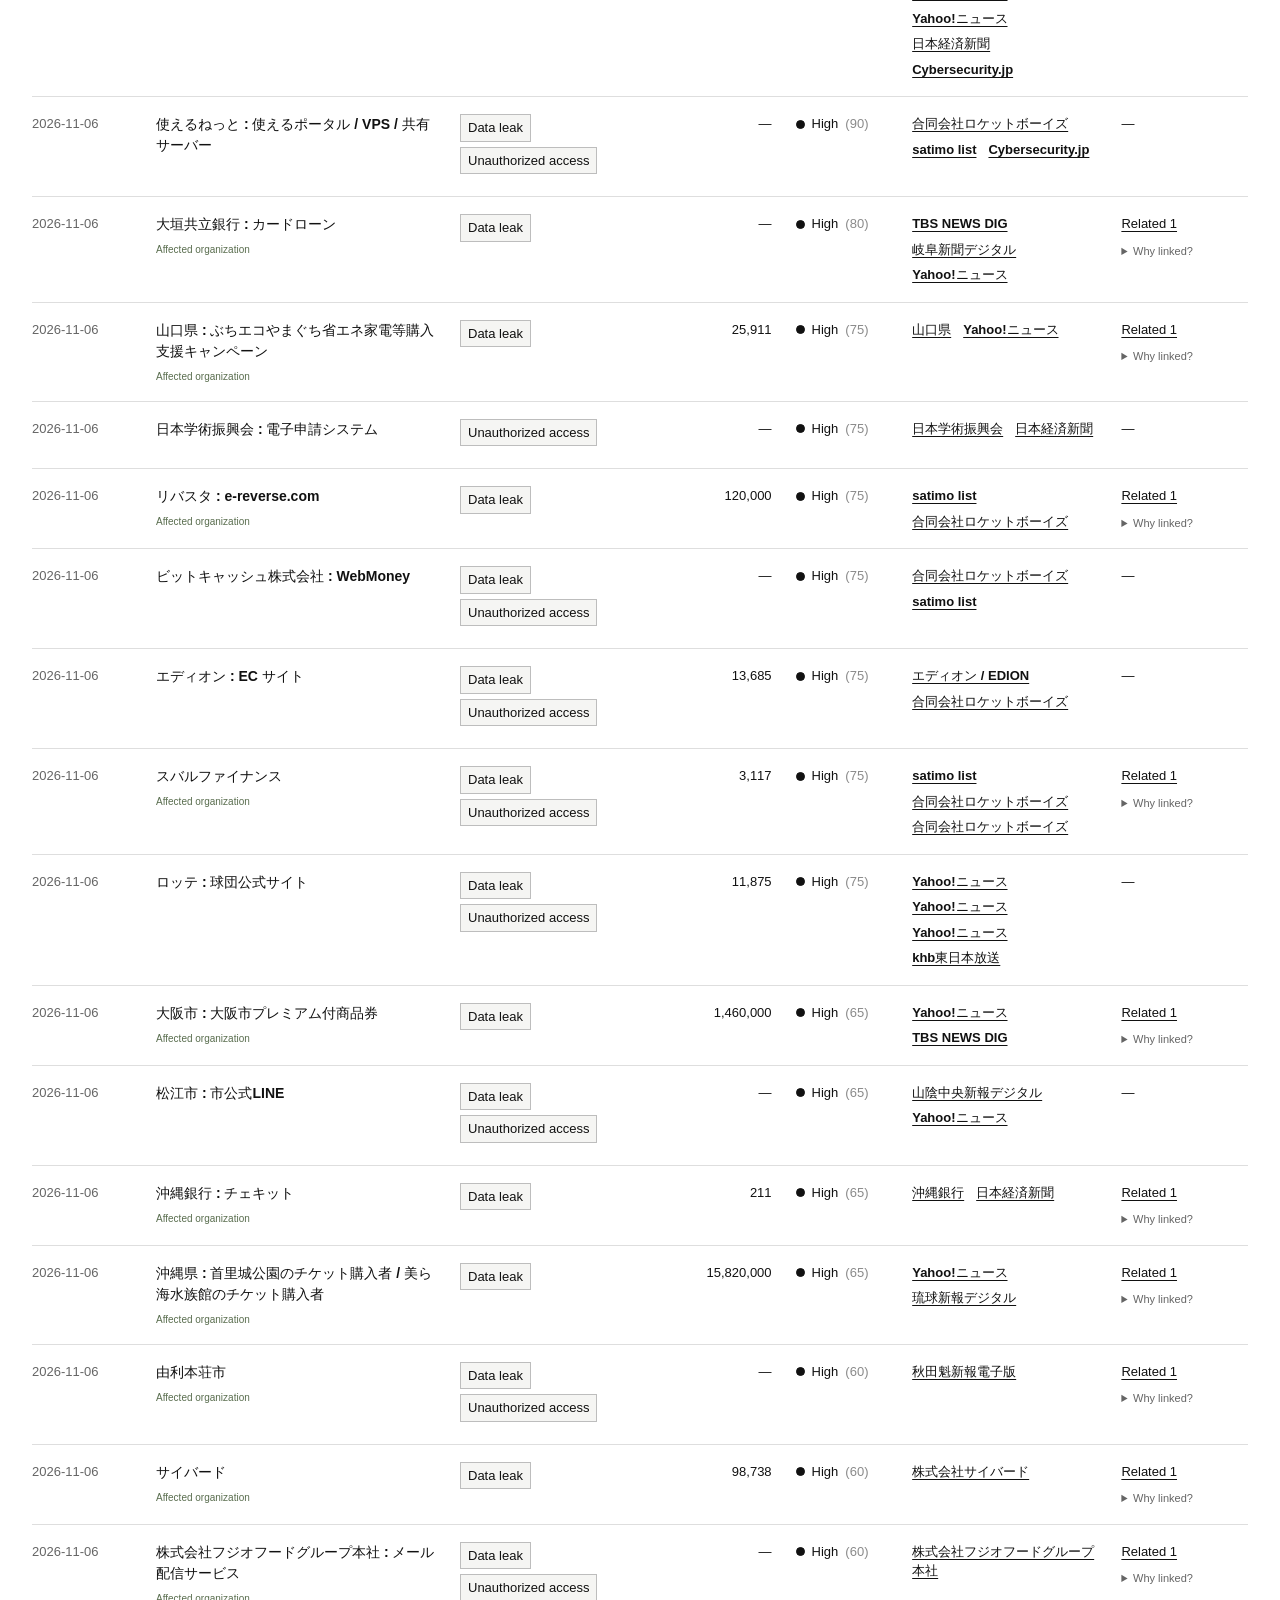
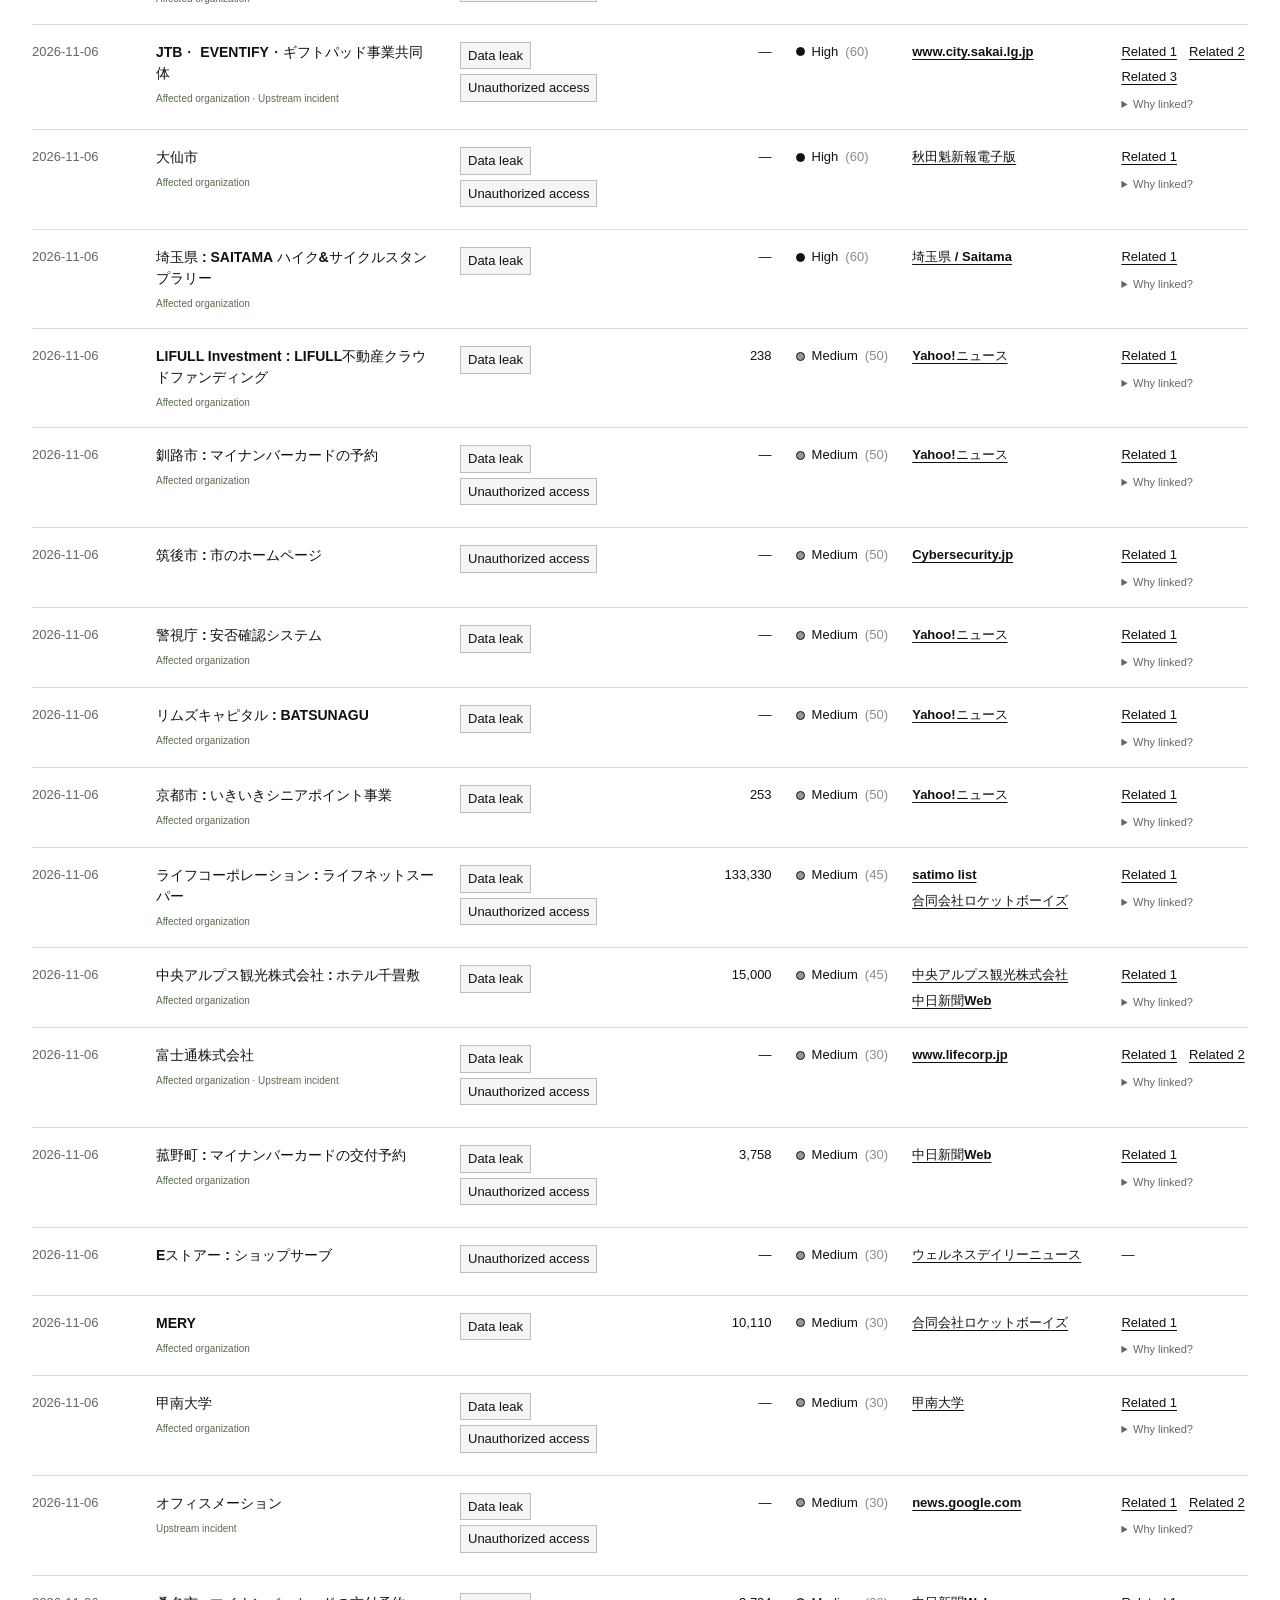
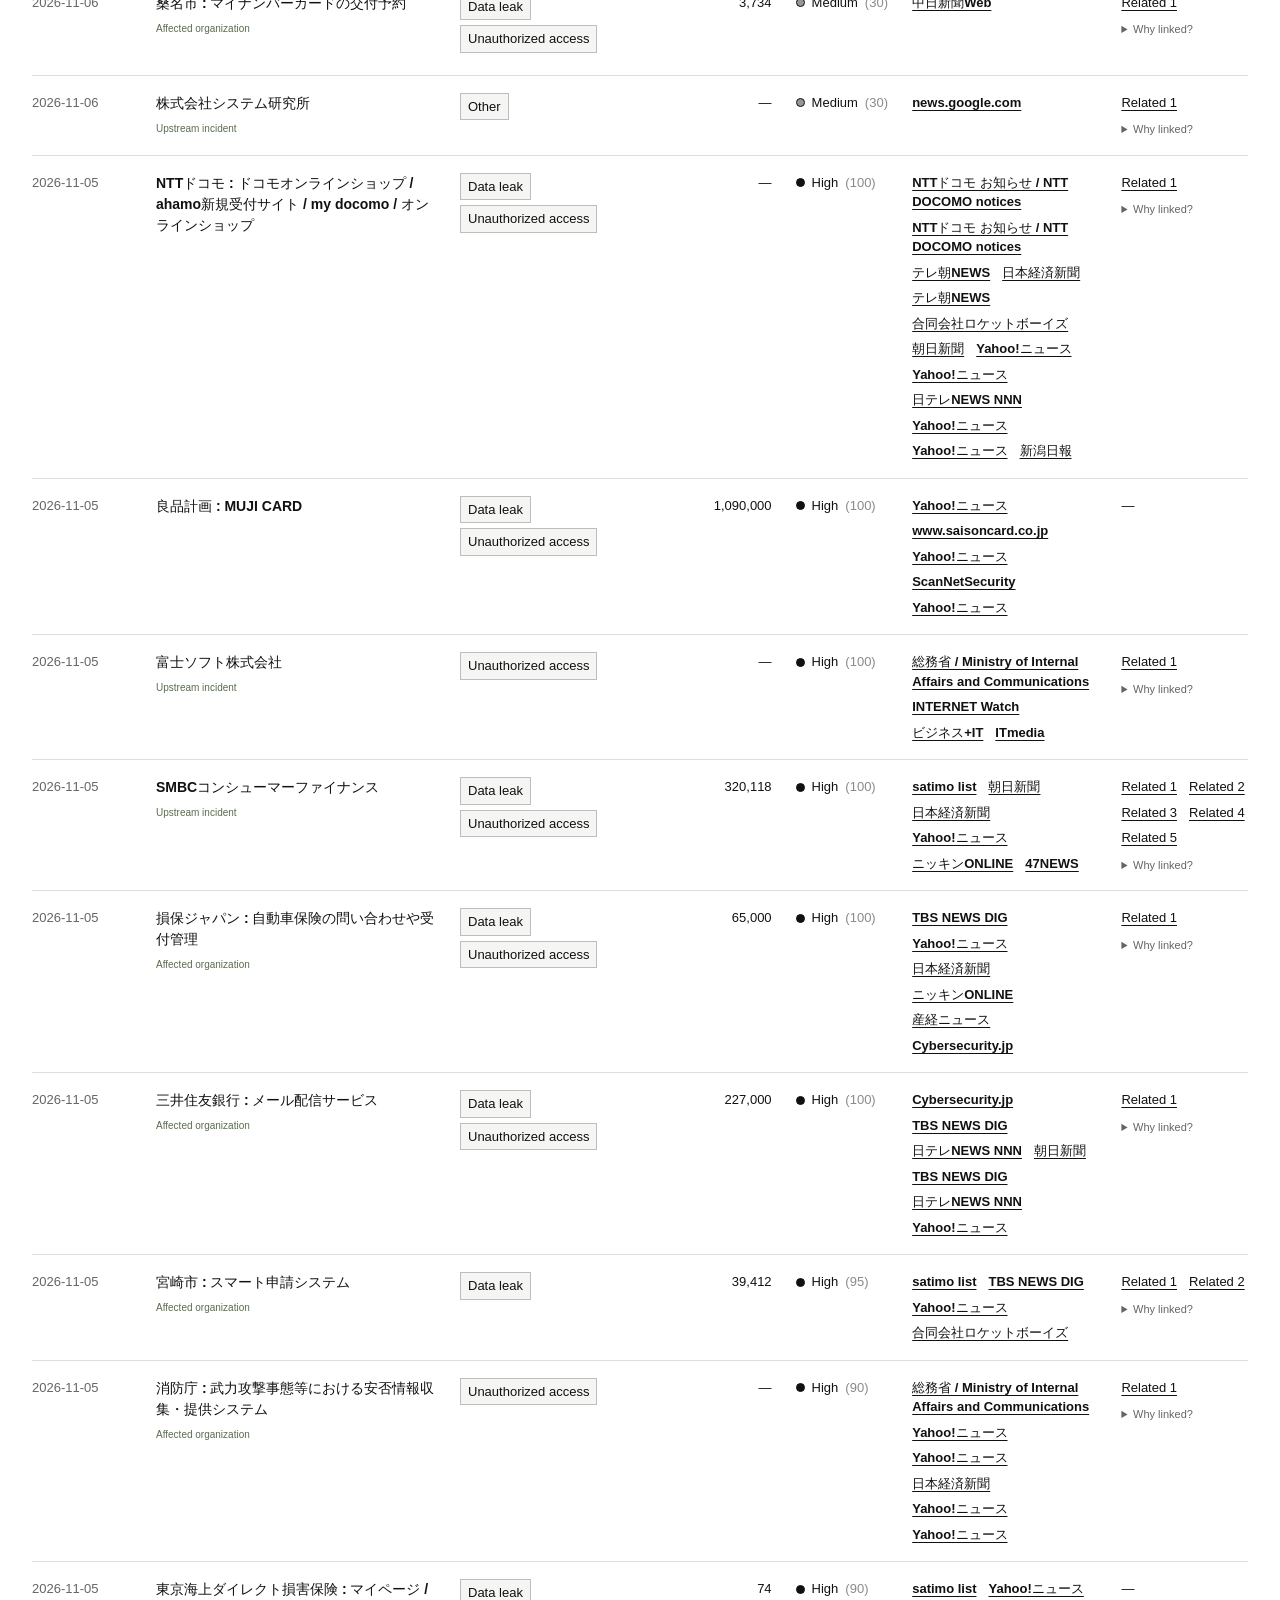
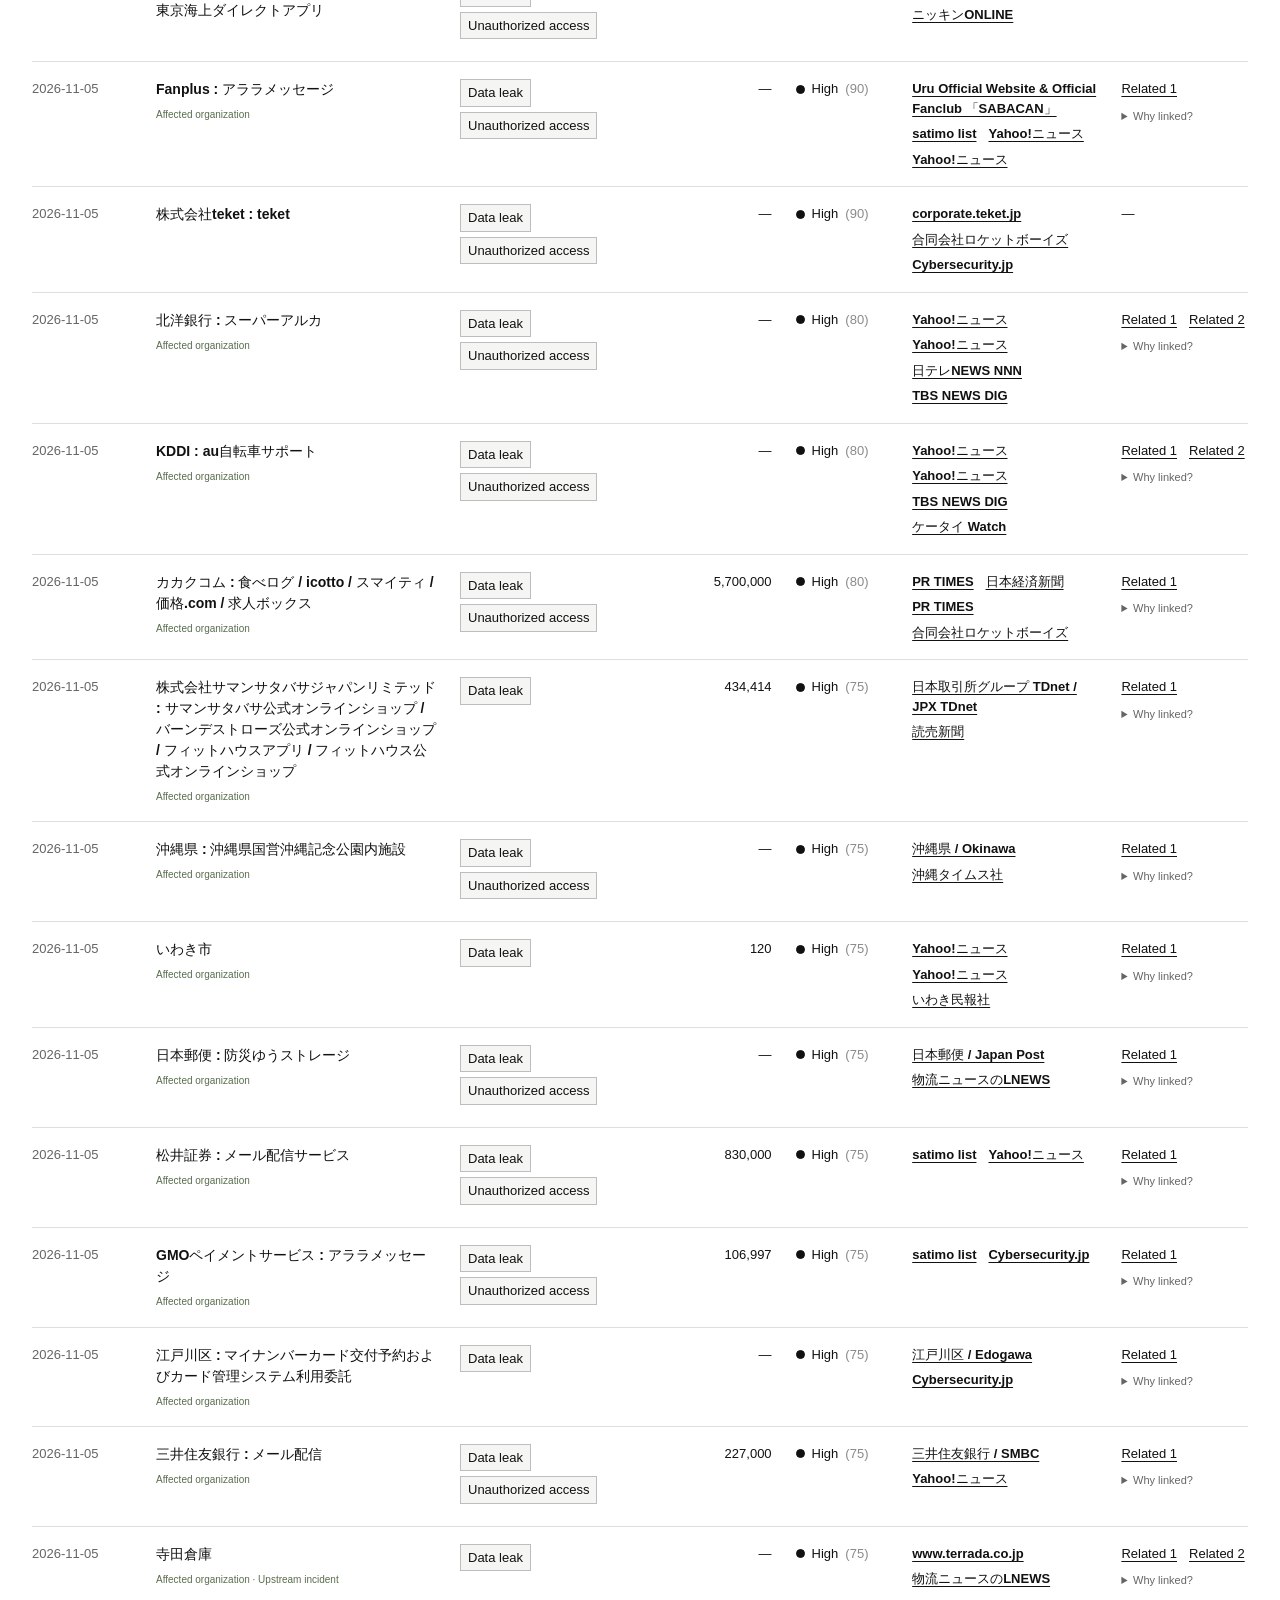
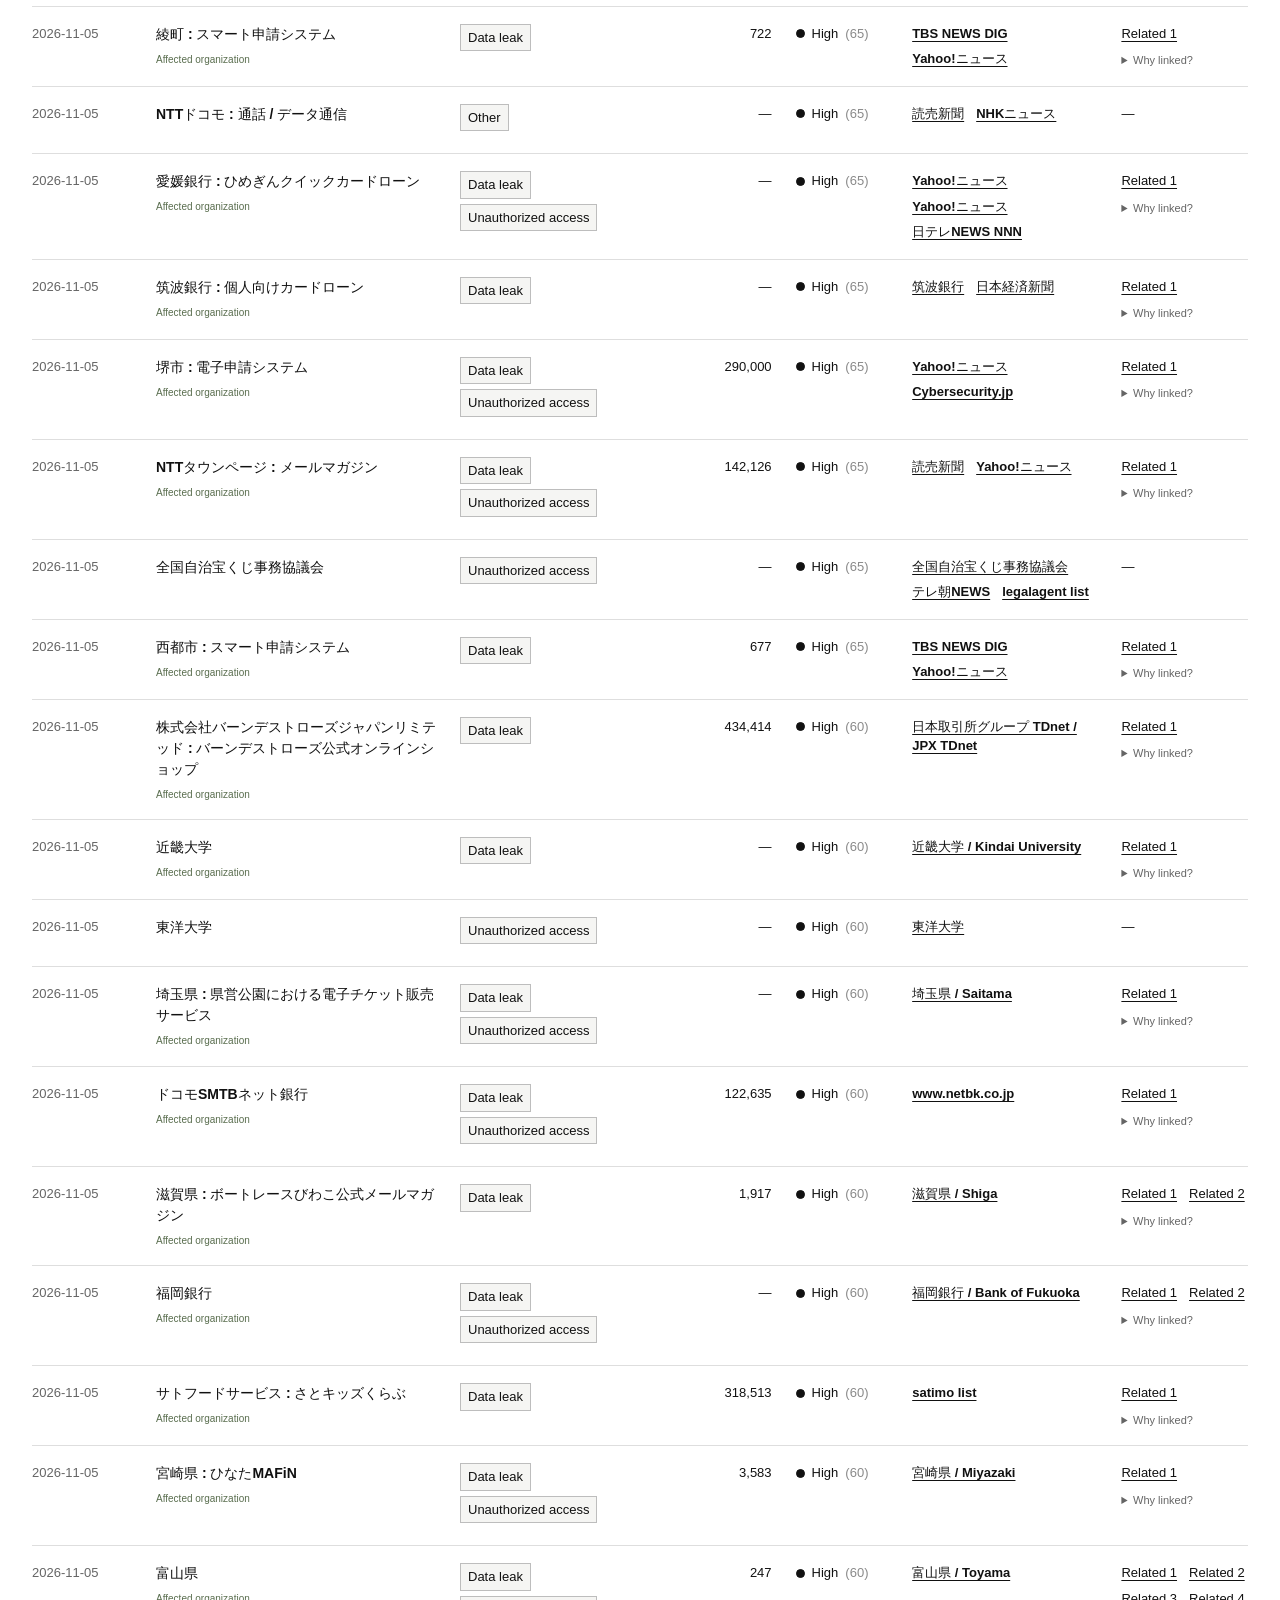
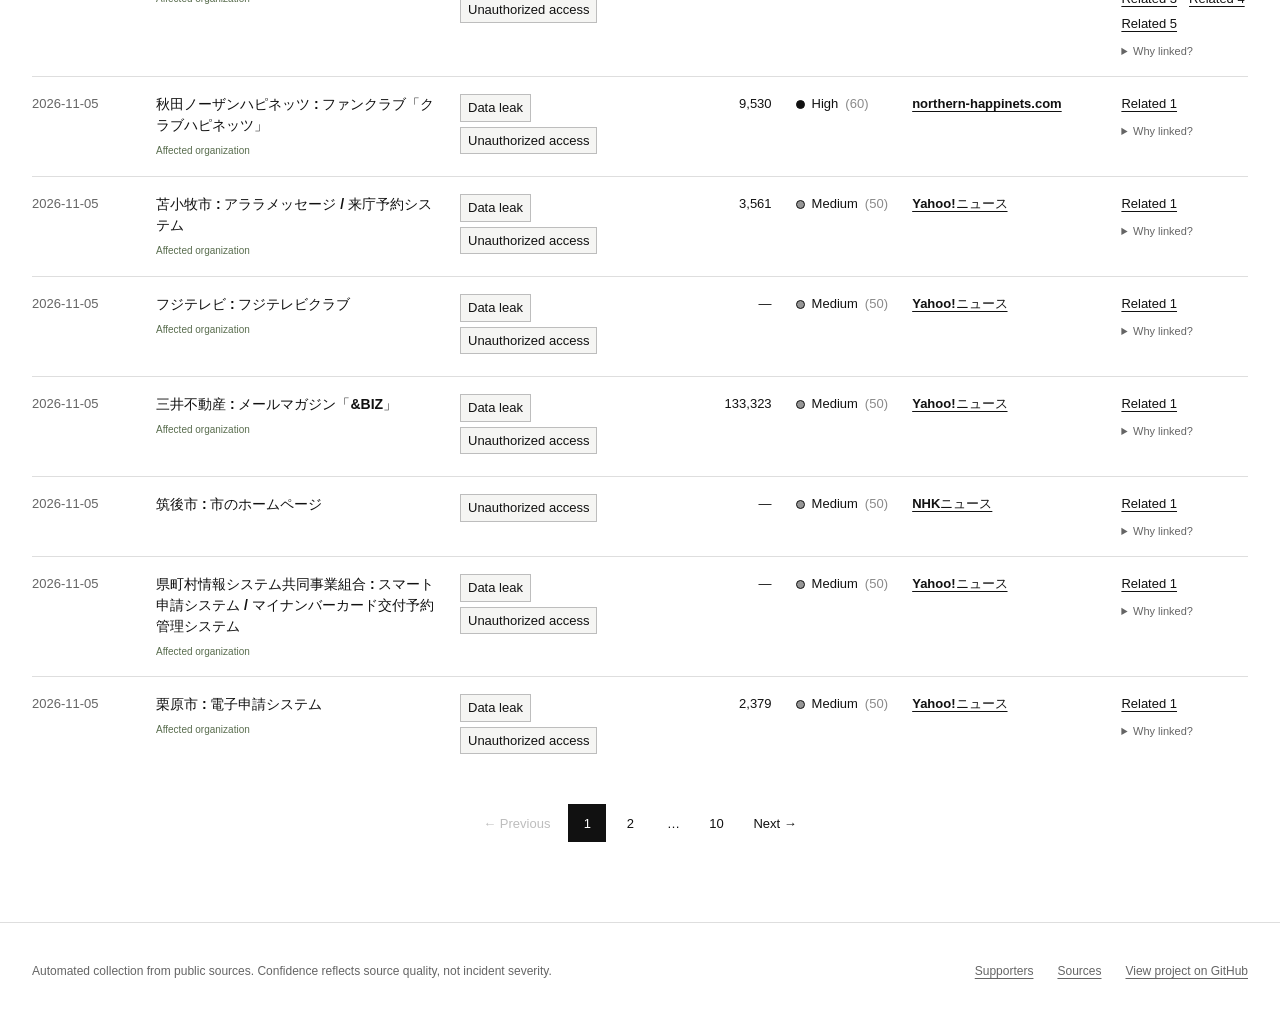
==== commit 1040f122: "Reconcile incident trend and directory counts" ====
--- a/index.html
+++ b/index.html
@@ -15,7 +15,7 @@
   <meta name="description" content="A continuously updated index of publicly reported cybersecurity incidents affecting organizations in Japan.">
   <title>JP Incident Monitor</title>
   <link rel="alternate" type="application/rss+xml" title="JP Incident Monitor RSS" href="feed.xml">
-  <link rel="stylesheet" href="styles.css?v=20261024-recent">
+  <link rel="stylesheet" href="styles.css?v=20261109-counts">
 </head>
 <body>
   <header class="site-header">
@@ -57,12 +57,13 @@
               <h2 id="trend-title" data-i18n="trendTitle">90-day incident trend</h2>
               <span id="trend-total" class="trend-total"></span>
             </div>
-            <div id="trend-chart" class="trend-chart" role="img"></div>
+            <div id="trend-chart" class="trend-chart" role="img" aria-describedby="trend-scope"></div>
             <div class="trend-dates" aria-hidden="true"><span id="trend-start"></span><span id="trend-end"></span></div>
+            <p id="trend-scope" class="trend-scope"></p>
           </section>
           <dl class="summary" aria-live="polite">
             <div>
-              <dt data-i18n="totalIncidents">Total incidents</dt>
+              <dt data-i18n="totalIncidents">Total incidents · all dates</dt>
               <dd id="total-count">—</dd>
             </div>
             <div>
@@ -149,6 +150,6 @@
     </div>
   </footer>
 
-  <script src="app.js?v=20261026-linkage" defer></script>
+  <script src="app.js?v=20261109-counts" defer></script>
 </body>
 </html>
--- a/styles.css
+++ b/styles.css
@@ -108,7 +108,7 @@
 
 .overview-panel { min-width: 0; }
 .trend { margin-bottom: 26px; }
-.trend-heading { display: flex; align-items: baseline; justify-content: space-between; gap: 16px; margin-bottom: 8px; }
+.trend-heading { display: flex; flex-wrap: wrap; align-items: baseline; justify-content: space-between; gap: 4px 16px; margin-bottom: 8px; }
 .trend-heading h2 { margin: 0; color: var(--muted); font-size: 12px; font-weight: 600; letter-spacing: 0; }
 .trend-total { font-size: 12px; font-weight: 680; }
 .trend-chart {
@@ -123,6 +123,7 @@
 .trend-bar { flex: 1 1 0; min-width: 1px; background: var(--ink); opacity: 0.82; }
 .trend-bar:hover { opacity: 1; }
 .trend-dates { display: flex; justify-content: space-between; margin-top: 6px; color: var(--subtle); font-size: 10px; }
+.trend-scope { margin: 10px 0 0; color: var(--muted); font-size: 12px; line-height: 1.5; }
 .summary { margin: 0; display: grid; grid-template-columns: 1fr 1fr; border-top: 1px solid var(--line-strong); }
 .summary div { padding: 18px 0 4px; }
 .summary div + div { padding-left: 24px; border-left: 1px solid var(--line); }
